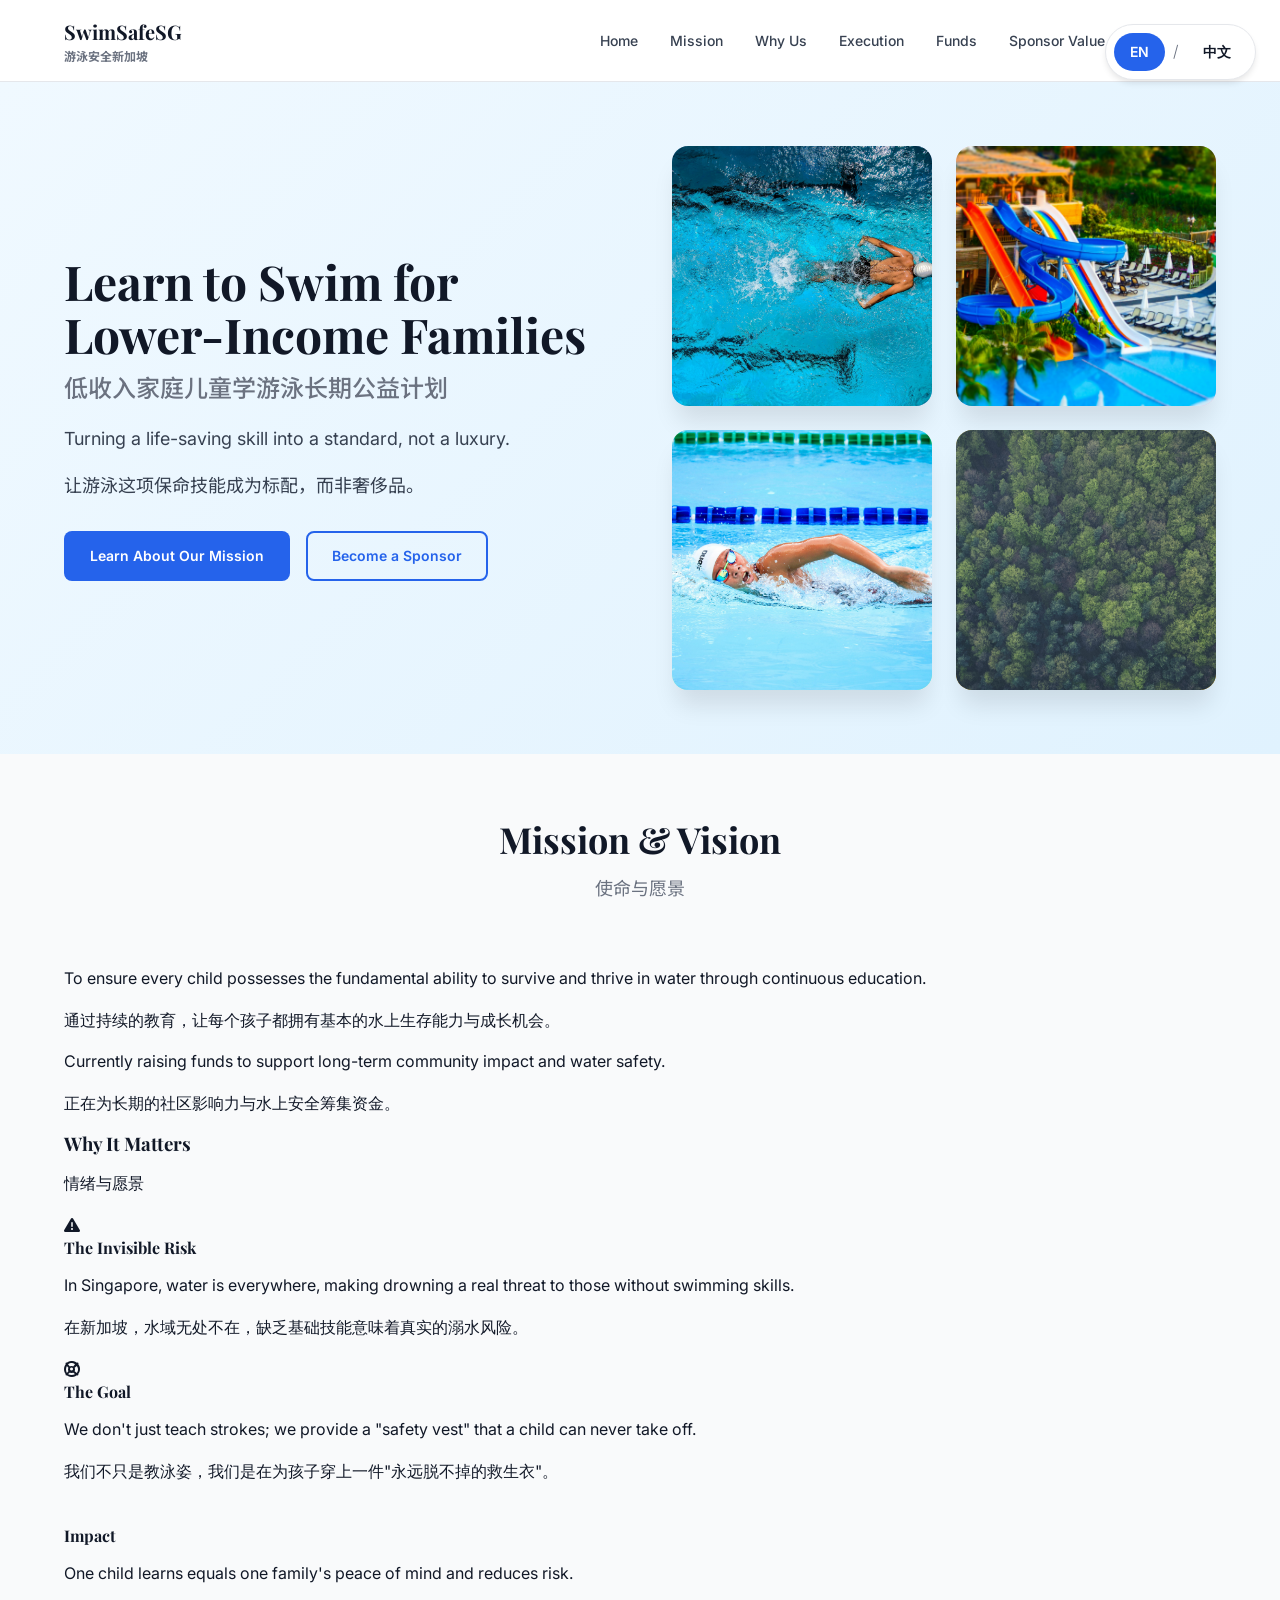
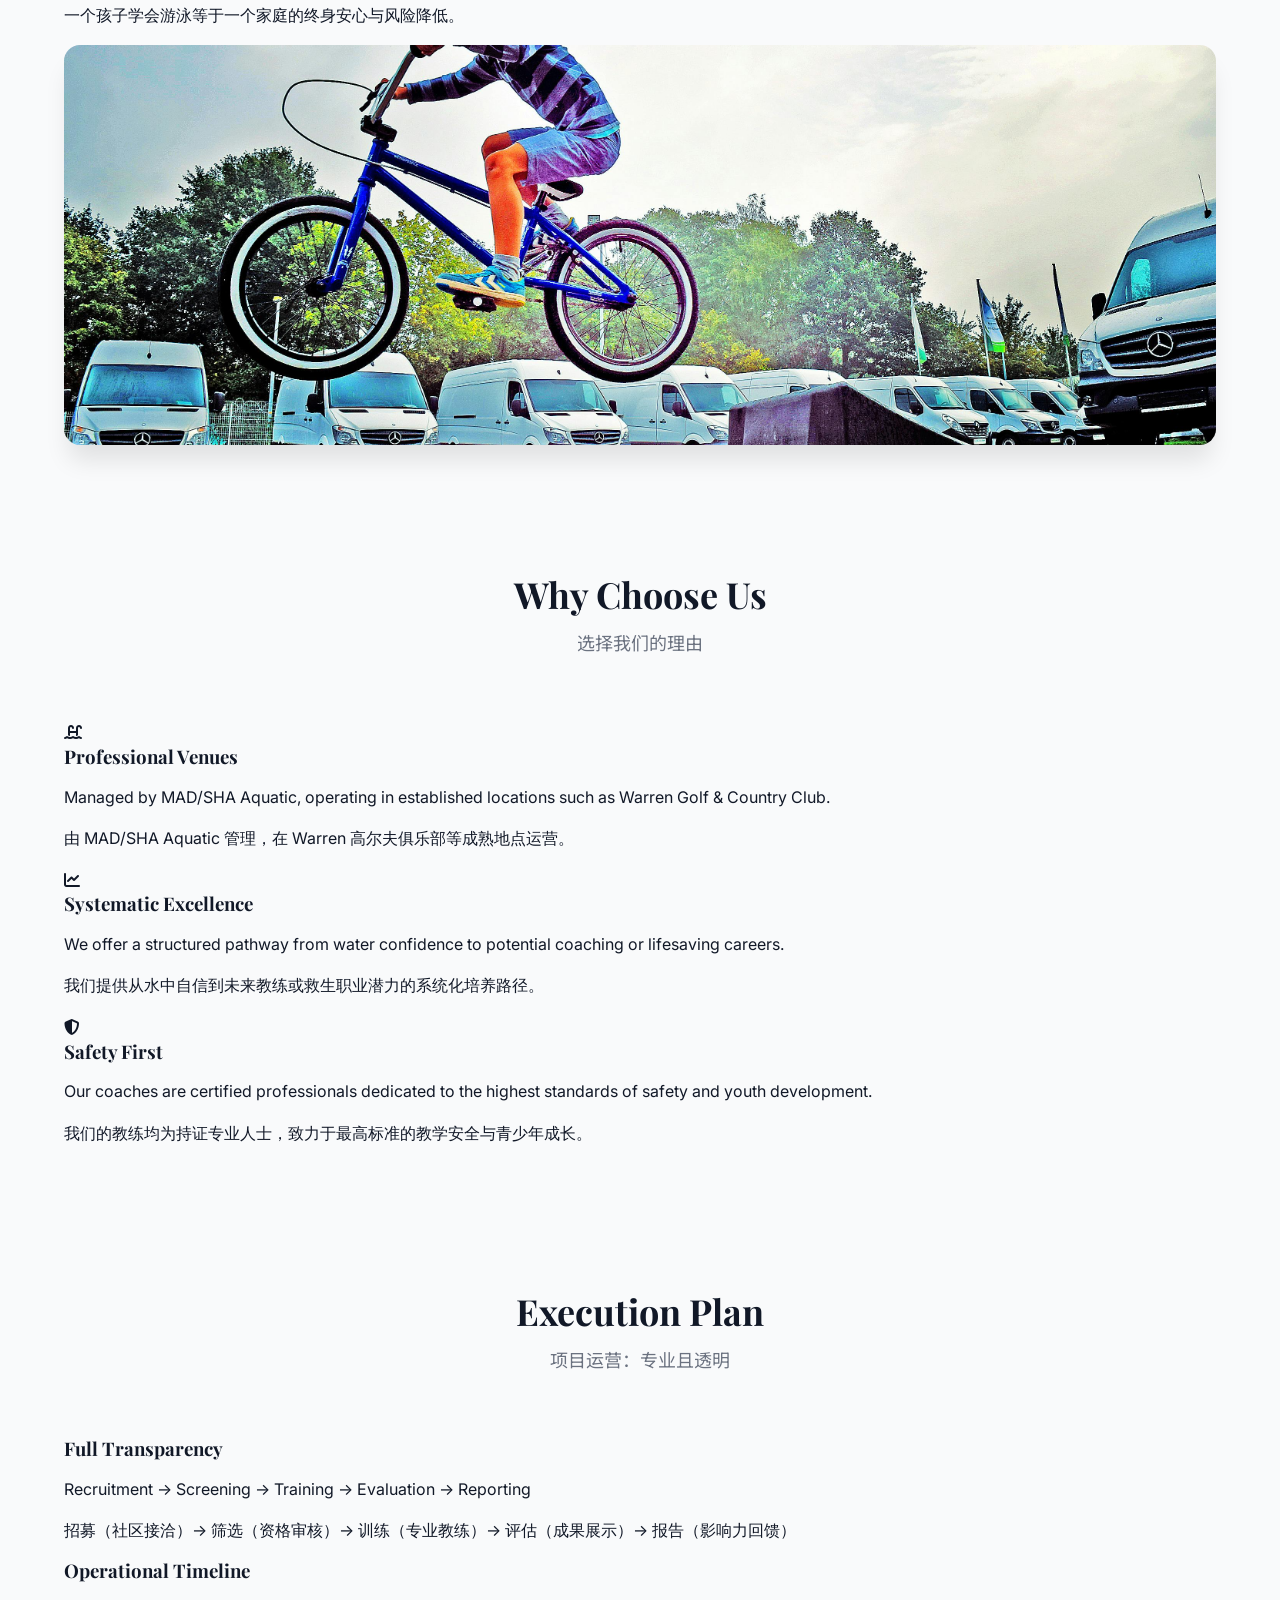
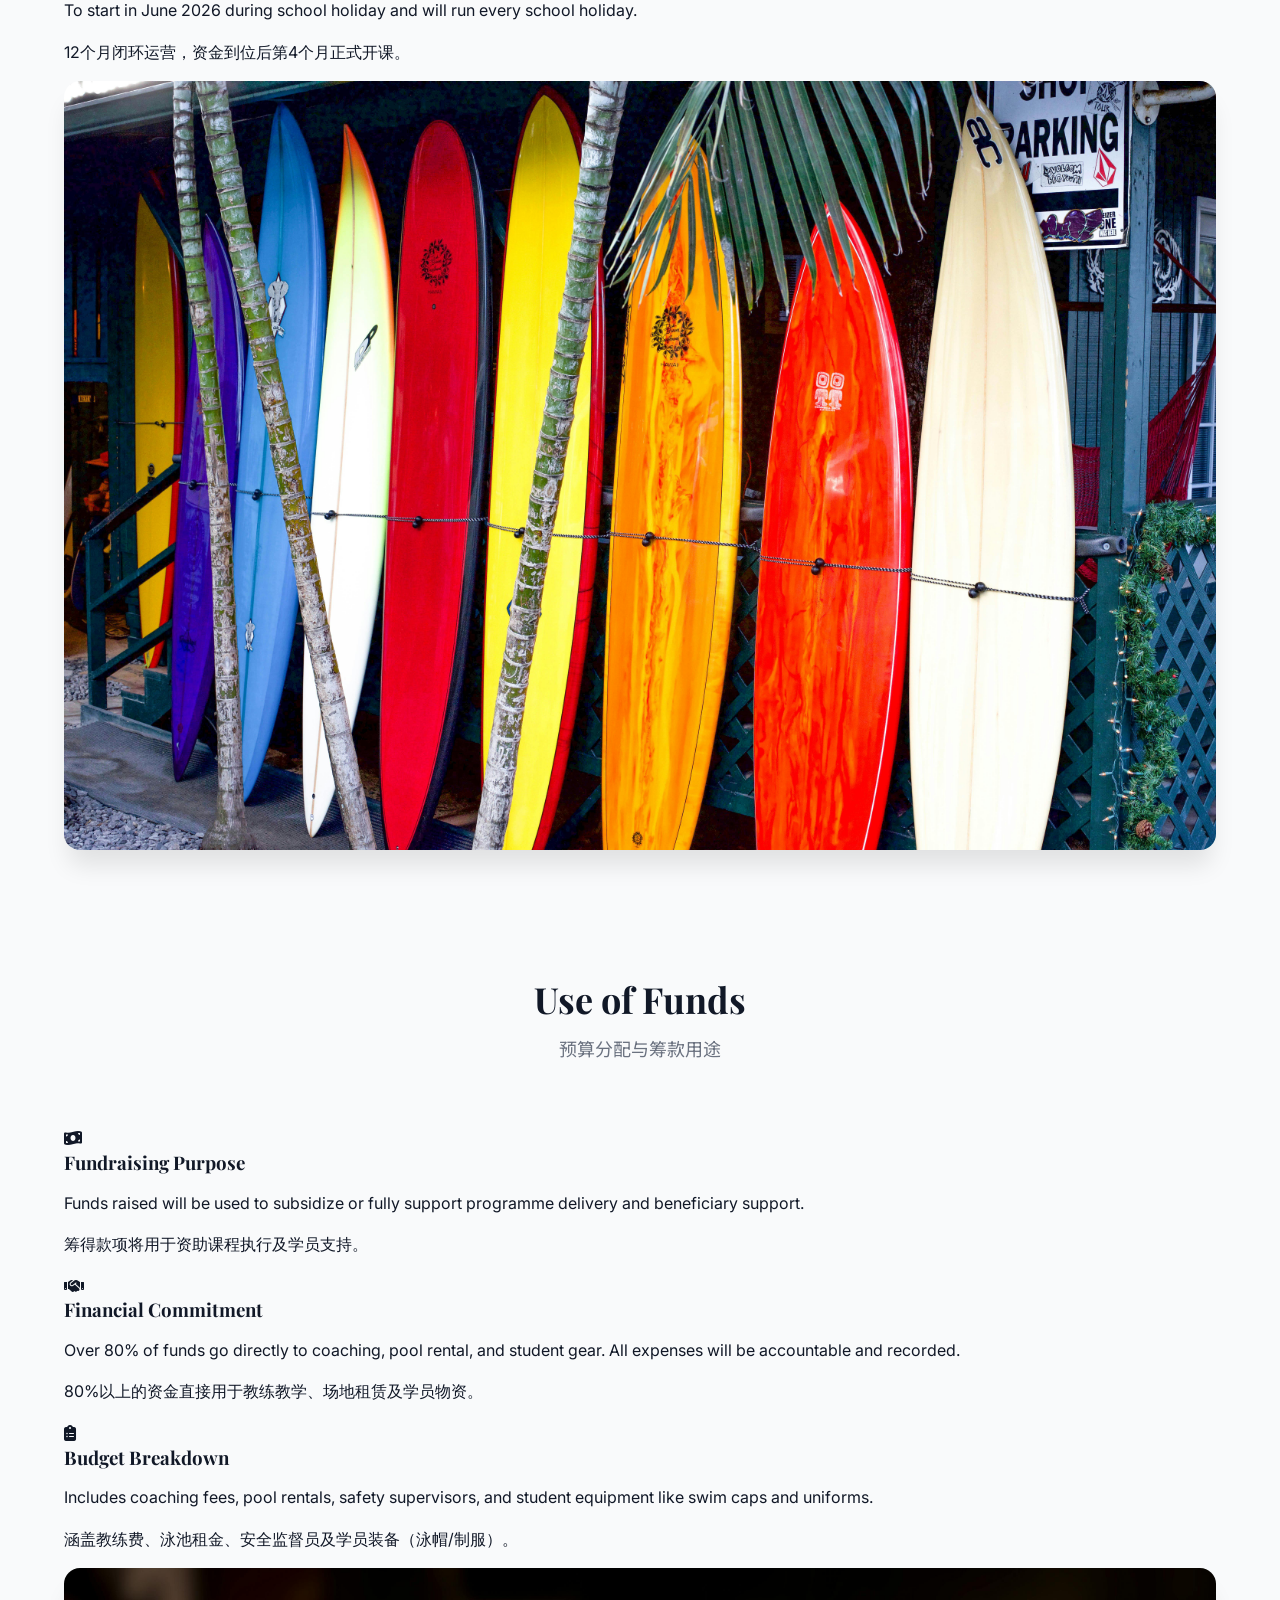
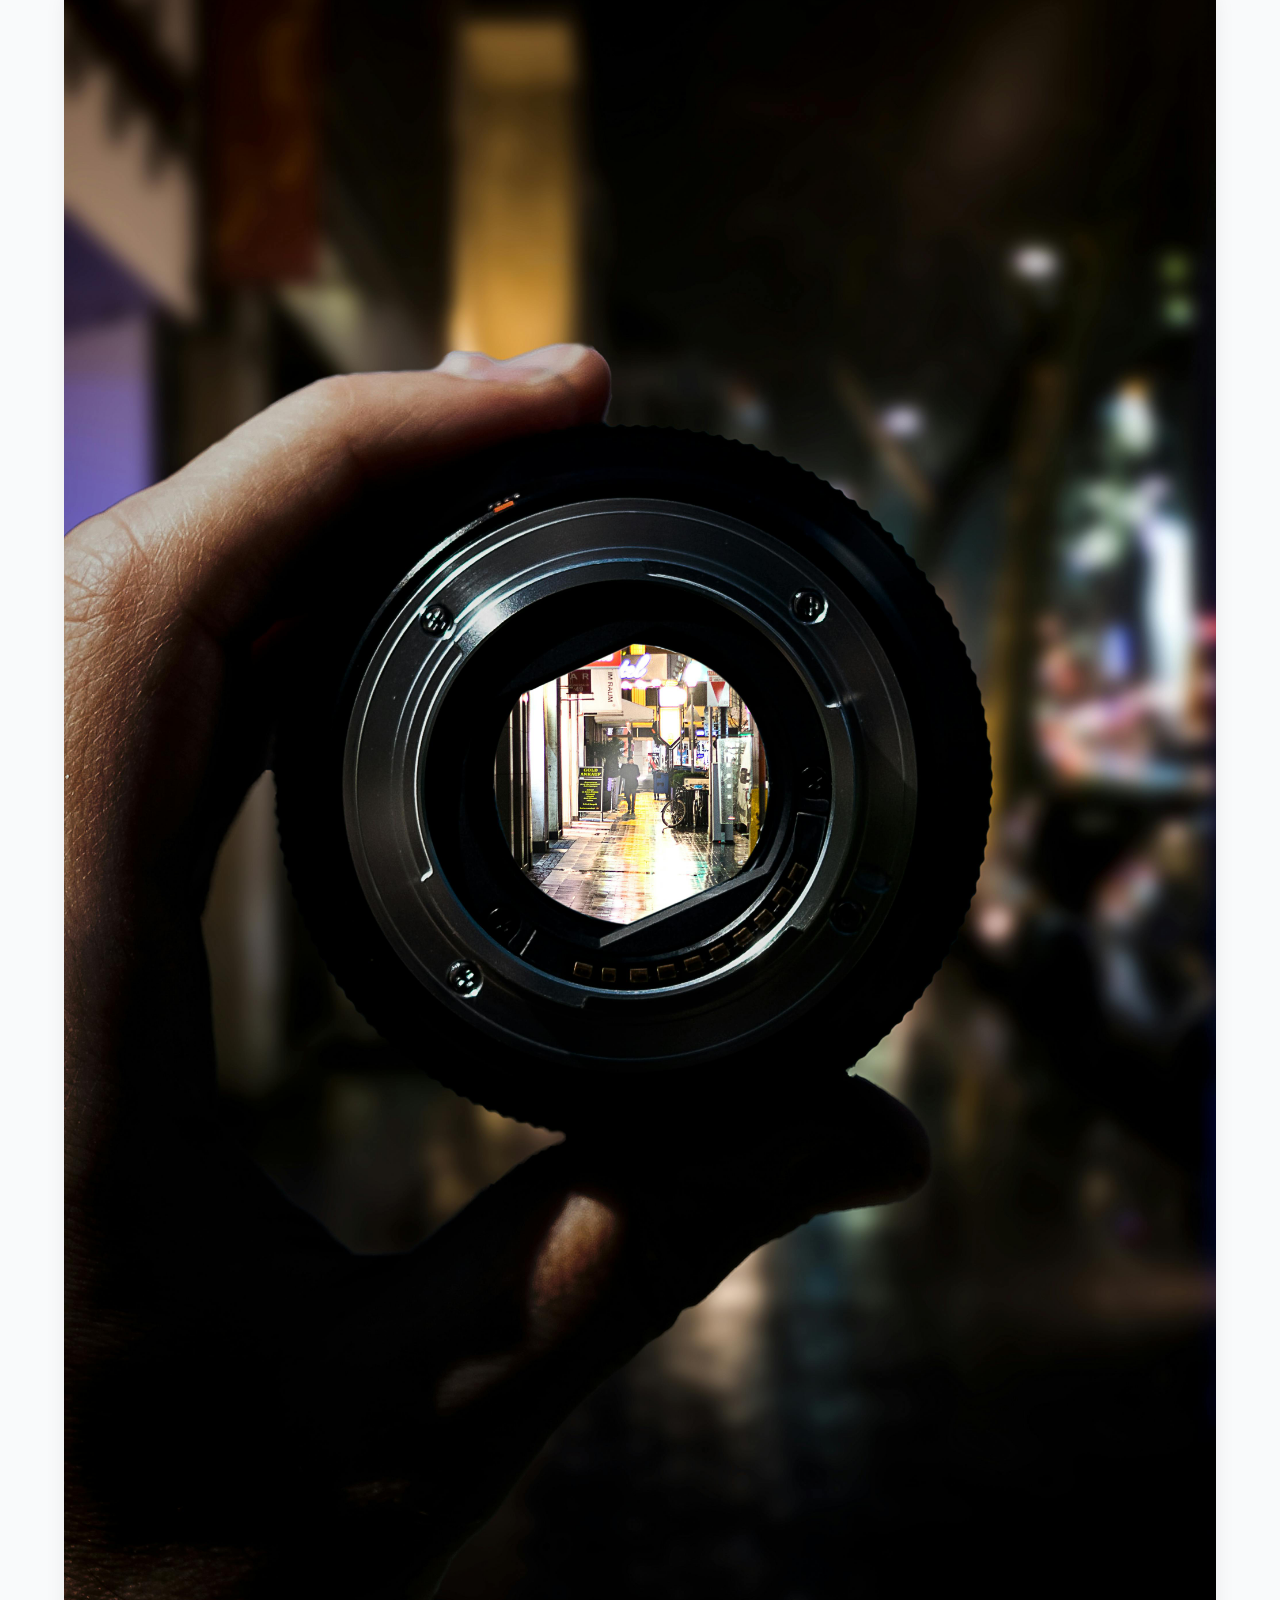
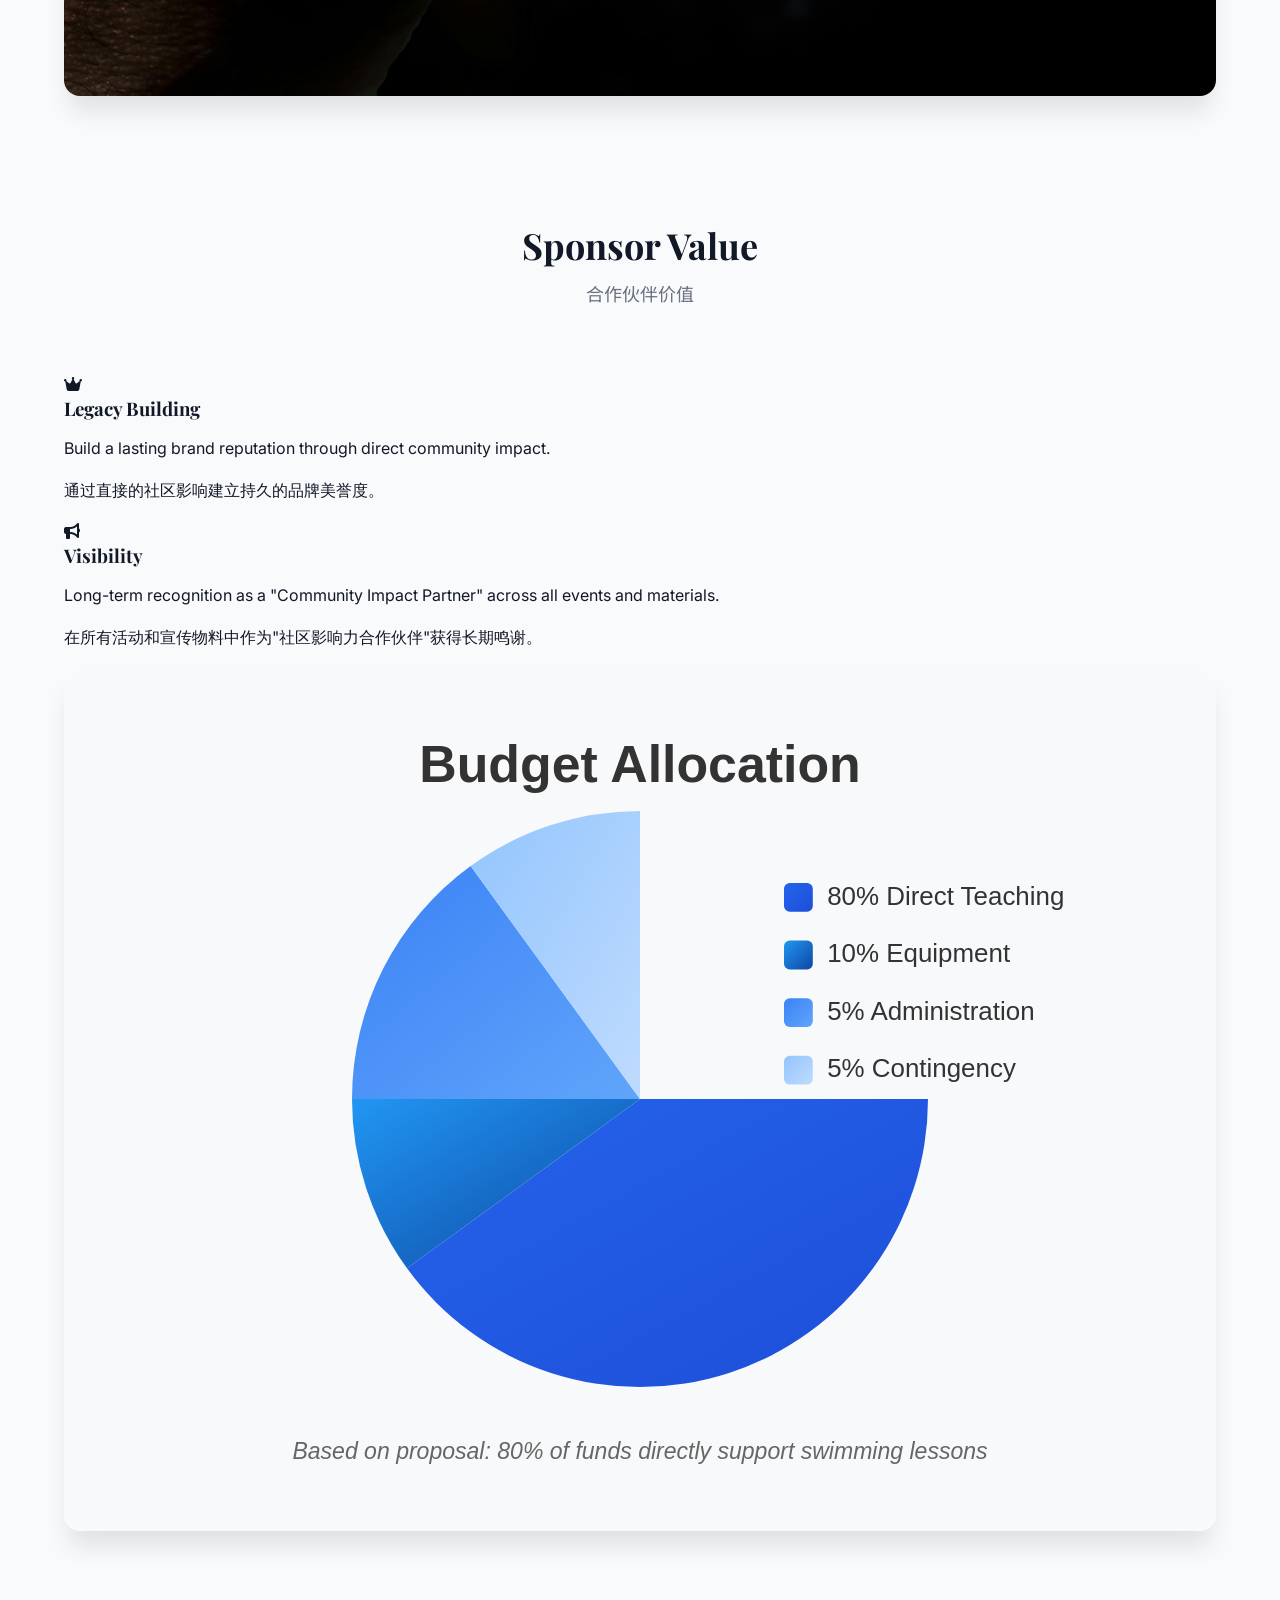
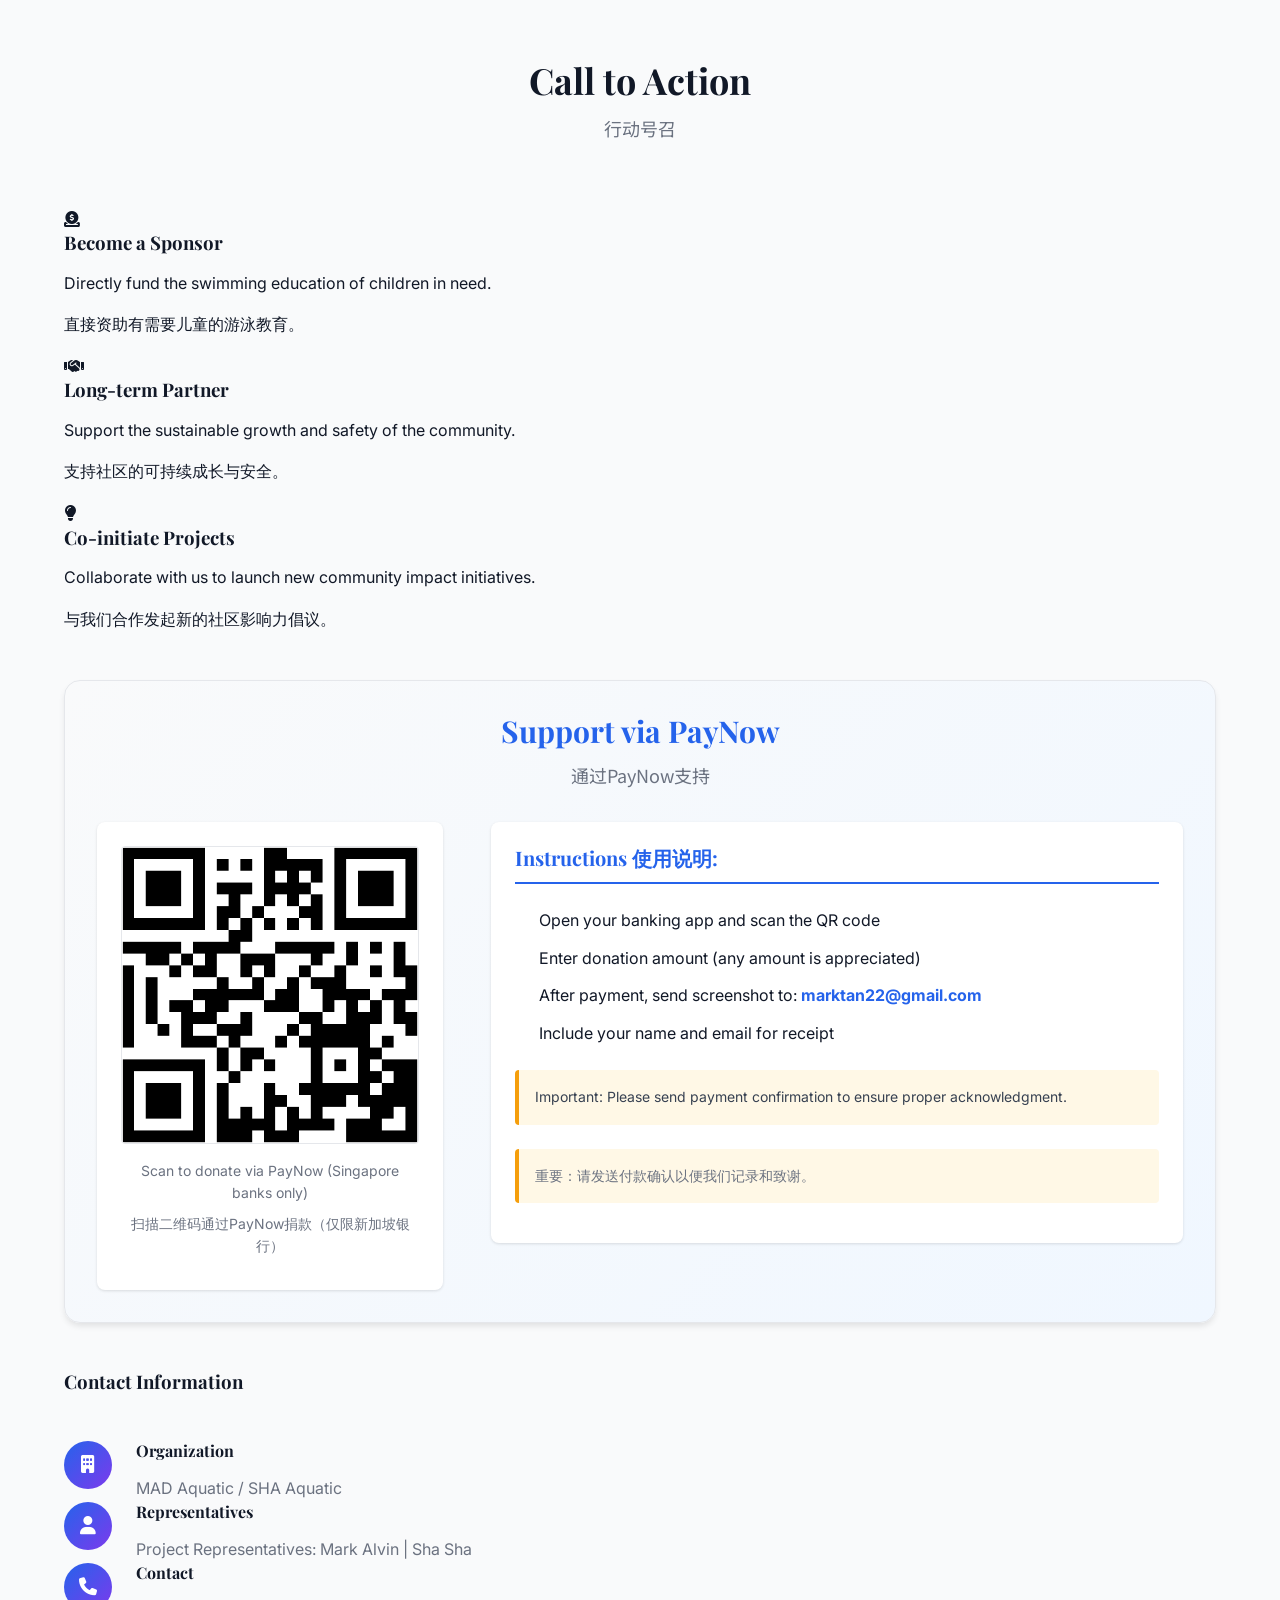
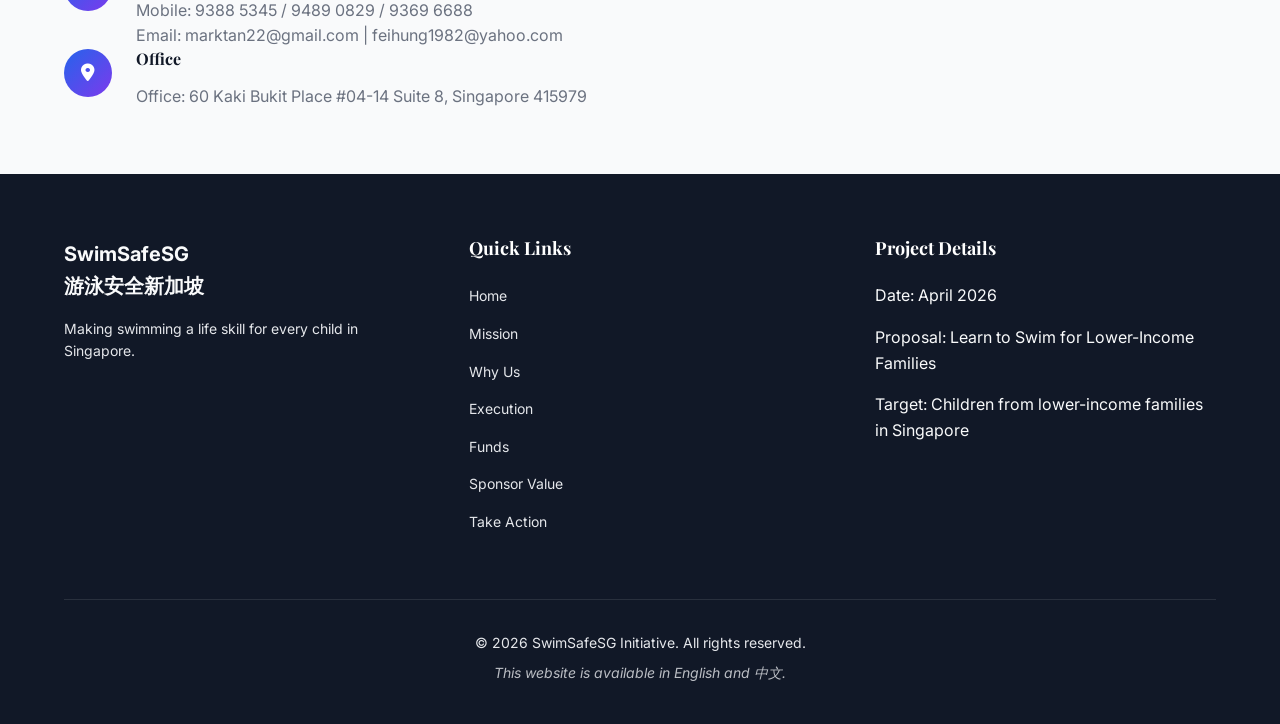
==== index.html @ 14db2812 "Add PayNow payment section - QR code for mobile +65 93696688 - Bilingual instructions (English/Chine" ====
<!DOCTYPE html>
<html lang="en" dir="ltr">
<head>
    <meta charset="UTF-8">
    <meta name="viewport" content="width=device-width, initial-scale=1.0">
    <title>Learn to Swim for Lower-Income Families | 低收入家庭儿童学游泳长期公益计划</title>
    <meta name="description" content="Turning a life-saving skill into a standard, not a luxury. 让游泳这项保命技能成为标配，而非奢侈品。">
    <link rel="stylesheet" href="assets/css/style.css">
    <link rel="stylesheet" href="https://cdnjs.cloudflare.com/ajax/libs/font-awesome/6.4.0/css/all.min.css">
    <link rel="preconnect" href="https://fonts.googleapis.com">
    <link rel="preconnect" href="https://fonts.gstatic.com" crossorigin>
    <link href="https://fonts.googleapis.com/css2?family=Playfair+Display:ital,wght@0,400;0,700;1,400&family=Inter:wght@300;400;500;600;700&family=Noto+Sans+SC:wght@300;400;500;700&display=swap" rel="stylesheet">
    <link rel="icon" type="image/svg+xml" href="assets/images/favicon.svg">
</head>
<body>
    <!-- Language Toggle -->
    <div class="lang-toggle">
        <button id="lang-en" class="lang-btn active" data-lang="en">EN</button>
        <span class="lang-separator">/</span>
        <button id="lang-zh" class="lang-btn" data-lang="zh">中文</button>
    </div>

    <!-- Navigation -->
    <nav class="navbar">
        <div class="container nav-container">
            <a href="#" class="logo">
                <span class="logo-text">SwimSafeSG</span>
                <span class="logo-sub">游泳安全新加坡</span>
            </a>
            <ul class="nav-menu">
                <li><a href="#home" class="nav-link" data-key="nav.home">Home</a></li>
                <li><a href="#mission" class="nav-link" data-key="nav.about">Mission</a></li>
                <li><a href="#whyus" class="nav-link" data-key="nav.whyus">Why Us</a></li>
                <li><a href="#execution" class="nav-link" data-key="nav.execution">Execution</a></li>
                <li><a href="#funds" class="nav-link" data-key="nav.funds">Funds</a></li>
                <li><a href="#sponsor" class="nav-link" data-key="nav.sponsor">Sponsor Value</a></li>
                <li><a href="#action" class="nav-link" data-key="nav.contact">Take Action</a></li>
            </ul>
            <button class="menu-toggle" aria-label="Menu">
                <i class="fas fa-bars"></i>
            </button>
        </div>
    </nav>

    <!-- Hero Section -->
    <section id="home" class="hero">
        <div class="container hero-container">
            <div class="hero-content">
                <h1 class="hero-title" data-key="hero.title">Learn to Swim for Lower-Income Families</h1>
                <h2 class="hero-subtitle" data-key="hero.subtitle">低收入家庭儿童学游泳长期公益计划</h2>
                <p class="hero-desc" data-key="hero.desc">Turning a life-saving skill into a standard, not a luxury.</p>
                <p class="hero-desc-zh" data-key="hero.desc-zh">让游泳这项保命技能成为标配，而非奢侈品。</p>
                <div class="hero-buttons">
                    <a href="#mission" class="btn btn-primary" data-key="hero.btn1">Learn About Our Mission</a>
                    <a href="#action" class="btn btn-outline" data-key="hero.btn2">Become a Sponsor</a>
                </div>
            </div>
            <div class="hero-visual">
                <div class="image-grid">
                    <div class="img-box img-1">
                        <img src="assets/images/photos/img1.jpg" alt="Children swimming safely in pool" class="hero-image" loading="lazy">
                    </div>
                    <div class="img-box img-2">
                        <img src="assets/images/photos/img2.jpg" alt="Children learning to swim with instructor" class="hero-image" loading="lazy">
                    </div>
                    <div class="img-box img-3">
                        <img src="assets/images/photos/img3.jpg" alt="Community water safety education" class="hero-image" loading="lazy">
                    </div>
                    <div class="img-box img-4">
                        <img src="assets/images/photos/img4.jpg" alt="Community partnership for swim program" class="hero-image" loading="lazy">
                    </div>
                </div>
            </div>
        </div>
    </section>

    <!-- Mission Section -->
    <section id="mission" class="section mission">
        <div class="container">
            <div class="section-header">
                <h2 class="section-title" data-key="mission.title">Mission & Vision</h2>
                <p class="section-subtitle" data-key="mission.subtitle">使命与愿景</p>
            </div>
            <div class="mission-content">
                <div class="mission-text">
                    <p data-key="mission.p1">To ensure every child possesses the fundamental ability to survive and thrive in water through continuous education.</p>
                    <p class="chinese-text" data-key="mission.p1-zh">通过持续的教育，让每个孩子都拥有基本的水上生存能力与成长机会。</p>
                    
                    <p data-key="mission.p2">Currently raising funds to support long-term community impact and water safety.</p>
                    <p class="chinese-text" data-key="mission.p2-zh">正在为长期的社区影响力与水上安全筹集资金。</p>
                    
                    <div class="emotion-section">
                        <h3 data-key="mission.emotion.title">Why It Matters</h3>
                        <p class="section-subtitle-sm" data-key="mission.emotion.subtitle">情绪与愿景</p>
                        
                        <div class="emotion-points">
                            <div class="emotion-point">
                                <i class="fas fa-exclamation-triangle"></i>
                                <div>
                                    <h4>The Invisible Risk</h4>
                                    <p data-key="mission.emotion.p1">In Singapore, water is everywhere, making drowning a real threat to those without swimming skills.</p>
                                    <p class="chinese-text" data-key="mission.emotion.p1-zh">在新加坡，水域无处不在，缺乏基础技能意味着真实的溺水风险。</p>
                                </div>
                            </div>
                            <div class="emotion-point">
                                <i class="fas fa-life-ring"></i>
                                <div>
                                    <h4>The Goal</h4>
                                    <p data-key="mission.emotion.p2">We don't just teach strokes; we provide a "safety vest" that a child can never take off.</p>
                                    <p class="chinese-text" data-key="mission.emotion.p2-zh">我们不只是教泳姿，我们是在为孩子穿上一件"永远脱不掉的救生衣"。</p>
                                </div>
                            </div>
                            <div class="emotion-point">
                                <i class="fas fa-family"></i>
                                <div>
                                    <h4>Impact</h4>
                                    <p data-key="mission.emotion.p3">One child learns equals one family's peace of mind and reduces risk.</p>
                                    <p class="chinese-text" data-key="mission.emotion.p3-zh">一个孩子学会游泳等于一个家庭的终身安心与风险降低。</p>
                                </div>
                            </div>
                        </div>
                    </div>
                </div>
                <div class="mission-image">
                    <img src="assets/images/photos/img5.jpg" alt="Water safety education materials" class="feature-image" loading="lazy">
                </div>
            </div>
        </div>
    </section>

    <!-- Why Us Section -->
    <section id="whyus" class="section whyus">
        <div class="container">
            <div class="section-header">
                <h2 class="section-title" data-key="whyus.title">Why Choose Us</h2>
                <p class="section-subtitle" data-key="whyus.subtitle">选择我们的理由</p>
            </div>
            <div class="whyus-grid">
                <div class="whyus-card">
                    <div class="whyus-icon">
                        <i class="fas fa-swimming-pool"></i>
                    </div>
                    <h3 class="whyus-title" data-key="whyus.item1.title">Professional Venues</h3>
                    <p class="whyus-desc" data-key="whyus.item1.desc">Managed by MAD/SHA Aquatic, operating in established locations such as Warren Golf & Country Club.</p>
                    <p class="whyus-desc-zh" data-key="whyus.item1.desc-zh">由 MAD/SHA Aquatic 管理，在 Warren 高尔夫俱乐部等成熟地点运营。</p>
                </div>
                <div class="whyus-card">
                    <div class="whyus-icon">
                        <i class="fas fa-chart-line"></i>
                    </div>
                    <h3 class="whyus-title" data-key="whyus.item2.title">Systematic Excellence</h3>
                    <p class="whyus-desc" data-key="whyus.item2.desc">We offer a structured pathway from water confidence to potential coaching or lifesaving careers.</p>
                    <p class="whyus-desc-zh" data-key="whyus.item2.desc-zh">我们提供从水中自信到未来教练或救生职业潜力的系统化培养路径。</p>
                </div>
                <div class="whyus-card">
                    <div class="whyus-icon">
                        <i class="fas fa-shield-alt"></i>
                    </div>
                    <h3 class="whyus-title" data-key="whyus.item3.title">Safety First</h3>
                    <p class="whyus-desc" data-key="whyus.item3.desc">Our coaches are certified professionals dedicated to the highest standards of safety and youth development.</p>
                    <p class="whyus-desc-zh" data-key="whyus.item3.desc-zh">我们的教练均为持证专业人士，致力于最高标准的教学安全与青少年成长。</p>
                </div>
            </div>
        </div>
    </section>

    <!-- Execution Section -->
    <section id="execution" class="section execution">
        <div class="container">
            <div class="section-header">
                <h2 class="section-title" data-key="execution.title">Execution Plan</h2>
                <p class="section-subtitle" data-key="execution.subtitle">项目运营：专业且透明</p>
            </div>
            <div class="execution-content">
                <div class="execution-text">
                    <div class="execution-point">
                        <h3 data-key="execution.transparency.title">Full Transparency</h3>
                        <p data-key="execution.transparency.desc">Recruitment → Screening → Training → Evaluation → Reporting</p>
                        <p class="chinese-text" data-key="execution.transparency.desc-zh">招募（社区接洽）→ 筛选（资格审核）→ 训练（专业教练）→ 评估（成果展示）→ 报告（影响力回馈）</p>
                    </div>
                    <div class="execution-point">
                        <h3 data-key="execution.timeline.title">Operational Timeline</h3>
                        <p data-key="execution.timeline.desc">To start in June 2026 during school holiday and will run every school holiday.</p>
                        <p class="chinese-text" data-key="execution.timeline.desc-zh">12个月闭环运营，资金到位后第4个月正式开课。</p>
                    </div>
                </div>
                <div class="execution-visual">
                    <img src="assets/images/photos/img6.jpg" alt="Program timeline and schedule" class="feature-image" loading="lazy">
                </div>
            </div>
        </div>
    </section>

    <!-- Funds Section -->
    <section id="funds" class="section funds">
        <div class="container">
            <div class="section-header">
                <h2 class="section-title" data-key="funds.title">Use of Funds</h2>
                <p class="section-subtitle" data-key="funds.subtitle">预算分配与筹款用途</p>
            </div>
            <div class="funds-content">
                <div class="funds-points">
                    <div class="funds-point">
                        <div class="funds-icon">
                            <i class="fas fa-money-bill-wave"></i>
                        </div>
                        <div>
                            <h3 data-key="funds.purpose.title">Fundraising Purpose</h3>
                            <p data-key="funds.purpose.desc">Funds raised will be used to subsidize or fully support programme delivery and beneficiary support.</p>
                            <p class="chinese-text" data-key="funds.purpose.desc-zh">筹得款项将用于资助课程执行及学员支持。</p>
                        </div>
                    </div>
                    <div class="funds-point">
                        <div class="funds-icon">
                            <i class="fas fa-handshake"></i>
                        </div>
                        <div>
                            <h3 data-key="funds.commitment.title">Financial Commitment</h3>
                            <p data-key="funds.commitment.desc">Over 80% of funds go directly to coaching, pool rental, and student gear. All expenses will be accountable and recorded.</p>
                            <p class="chinese-text" data-key="funds.commitment.desc-zh">80%以上的资金直接用于教练教学、场地租赁及学员物资。</p>
                        </div>
                    </div>
                    <div class="funds-point">
                        <div class="funds-icon">
                            <i class="fas fa-clipboard-list"></i>
                        </div>
                        <div>
                            <h3 data-key="funds.breakdown.title">Budget Breakdown</h3>
                            <p data-key="funds.breakdown.desc">Includes coaching fees, pool rentals, safety supervisors, and student equipment like swim caps and uniforms.</p>
                            <p class="chinese-text" data-key="funds.breakdown.desc-zh">涵盖教练费、泳池租金、安全监督员及学员装备（泳帽/制服）。</p>
                        </div>
                    </div>
                </div>
                <div class="funds-visual">
                    <img src="assets/images/photos/img7.jpg" alt="Program budget allocation chart" class="feature-image" loading="lazy">
                </div>
            </div>
        </div>
    </section>

    <!-- Sponsor Value Section -->
    <section id="sponsor" class="section sponsor">
        <div class="container">
            <div class="section-header">
                <h2 class="section-title" data-key="sponsor.title">Sponsor Value</h2>
                <p class="section-subtitle" data-key="sponsor.subtitle">合作伙伴价值</p>
            </div>
            <div class="sponsor-content">
                <div class="sponsor-points">
                    <div class="sponsor-point">
                        <div class="sponsor-icon">
                            <i class="fas fa-crown"></i>
                        </div>
                        <div>
                            <h3 data-key="sponsor.legacy.title">Legacy Building</h3>
                            <p data-key="sponsor.legacy.desc">Build a lasting brand reputation through direct community impact.</p>
                            <p class="chinese-text" data-key="sponsor.legacy.desc-zh">通过直接的社区影响建立持久的品牌美誉度。</p>
                        </div>
                    </div>
                    <div class="sponsor-point">
                        <div class="sponsor-icon">
                            <i class="fas fa-bullhorn"></i>
                        </div>
                        <div>
                            <h3 data-key="sponsor.visibility.title">Visibility</h3>
                            <p data-key="sponsor.visibility.desc">Long-term recognition as a "Community Impact Partner" across all events and materials.</p>
                            <p class="chinese-text" data-key="sponsor.visibility.desc-zh">在所有活动和宣传物料中作为"社区影响力合作伙伴"获得长期鸣谢。</p>
                        </div>
                    </div>
                </div>
                <div class="sponsor-visual">
                    <img src="assets/images/photos/img8.svg" alt="Sponsor recognition and benefits" class="feature-image" loading="lazy">
                </div>
            </div>
        </div>
    </section>

    <!-- Action/Contact Section -->
    <section id="action" class="section action">
        <div class="container">
            <div class="section-header">
                <h2 class="section-title" data-key="action.title">Call to Action</h2>
                <p class="section-subtitle" data-key="action.subtitle">行动号召</p>
            </div>
            <div class="action-content">
                <div class="action-options">
                    <div class="action-card">
                        <div class="action-icon">
                            <i class="fas fa-donate"></i>
                        </div>
                        <h3 data-key="action.option1.title">Become a Sponsor</h3>
                        <p data-key="action.option1.desc">Directly fund the swimming education of children in need.</p>
                        <p class="chinese-text" data-key="action.option1.desc-zh">直接资助有需要儿童的游泳教育。</p>
                    </div>
                    <div class="action-card">
                        <div class="action-icon">
                            <i class="fas fa-handshake"></i>
                        </div>
                        <h3 data-key="action.option2.title">Long-term Partner</h3>
                        <p data-key="action.option2.desc">Support the sustainable growth and safety of the community.</p>
                        <p class="chinese-text" data-key="action.option2.desc-zh">支持社区的可持续成长与安全。</p>
                    </div>
                    <div class="action-card">
                        <div class="action-icon">
                            <i class="fas fa-lightbulb"></i>
                        </div>
                        <h3 data-key="action.option3.title">Co-initiate Projects</h3>
                        <p data-key="action.option3.desc">Collaborate with us to launch new community impact initiatives.</p>
                        <p class="chinese-text" data-key="action.option3.desc-zh">与我们合作发起新的社区影响力倡议。</p>
                    </div>
                </div>
                
                <!-- Payment Section -->
                <div class="payment-section">
                    <div class="section-header">
                        <h3 class="section-title">Support via PayNow</h3>
                        <p class="section-subtitle">通过PayNow支持</p>
                    </div>
                    <div class="payment-content">
                        <div class="payment-qr">
                            <img src="assets/images/payment/paynow-qr.png" alt="PayNow QR Code for donations" class="qr-image">
                            <p class="qr-note">Scan to donate via PayNow (Singapore banks only)</p>
                            <p class="qr-note-zh">扫描二维码通过PayNow捐款（仅限新加坡银行）</p>
                        </div>
                        <div class="payment-instructions">
                            <h4>Instructions 使用说明:</h4>
                            <ol>
                                <li>Open your banking app and scan the QR code</li>
                                <li>Enter donation amount (any amount is appreciated)</li>
                                <li>After payment, send screenshot to: <strong>marktan22@gmail.com</strong></li>
                                <li>Include your name and email for receipt</li>
                            </ol>
                            <p class="important-note">Important: Please send payment confirmation to ensure proper acknowledgment.</p>
                            <p class="important-note-zh">重要：请发送付款确认以便我们记录和致谢。</p>
                        </div>
                    </div>
                </div>

                <div class="contact-info">
                    <h3 data-key="contact.info.title">Contact Information</h3>
                    <div class="contact-details">
                        <div class="contact-item">
                            <i class="fas fa-building"></i>
                            <div>
                                <h4>Organization</h4>
                                <p data-key="contact.info.org">MAD Aquatic / SHA Aquatic</p>
                            </div>
                        </div>
                        <div class="contact-item">
                            <i class="fas fa-user"></i>
                            <div>
                                <h4>Representatives</h4>
                                <p data-key="contact.info.reps">Project Representatives: Mark Alvin | Sha Sha</p>
                            </div>
                        </div>
                        <div class="contact-item">
                            <i class="fas fa-phone"></i>
                            <div>
                                <h4>Contact</h4>
                                <p data-key="contact.info.mobile">Mobile: 9388 5345 / 9489 0829 / 9369 6688</p>
                                <p data-key="contact.info.email">Email: marktan22@gmail.com | feihung1982@yahoo.com</p>
                            </div>
                        </div>
                        <div class="contact-item">
                            <i class="fas fa-map-marker-alt"></i>
                            <div>
                                <h4>Office</h4>
                                <p data-key="contact.info.office">60 Kaki Bukit Place #04-14 Suite 8, Singapore 415979</p>
                            </div>
                        </div>
                    </div>
                </div>
            </div>
        </div>
    </section>

    <!-- Footer -->
    <footer class="footer">
        <div class="container">
            <div class="footer-content">
                <div class="footer-col">
                    <a href="#" class="footer-logo">
                        <span>SwimSafeSG</span>
                        <span>游泳安全新加坡</span>
                    </a>
                    <p class="footer-desc" data-key="footer.desc">Making swimming a life skill for every child in Singapore.</p>
                </div>
                <div class="footer-col">
                    <h4 data-key="footer.links.title">Quick Links</h4>
                    <ul class="footer-links">
                        <li><a href="#home" data-key="footer.links.home">Home</a></li>
                        <li><a href="#mission" data-key="footer.links.about">Mission</a></li>
                        <li><a href="#whyus" data-key="footer.links.whyus">Why Us</a></li>
                        <li><a href="#execution" data-key="footer.links.execution">Execution</a></li>
                        <li><a href="#funds" data-key="footer.links.funds">Funds</a></li>
                        <li><a href="#sponsor" data-key="footer.links.sponsor">Sponsor Value</a></li>
                        <li><a href="#action" data-key="footer.links.contact">Take Action</a></li>
                    </ul>
                </div>
                <div class="footer-col">
                    <h4>Project Details</h4>
                    <p>Date: April 2026</p>
                    <p>Proposal: Learn to Swim for Lower-Income Families</p>
                    <p>Target: Children from lower-income families in Singapore</p>
                </div>
            </div>
            <div class="footer-bottom">
                <p>&copy; <span id="currentYear"></span> SwimSafeSG Initiative. <span data-key="footer.rights">All rights reserved.</span></p>
                <p class="footer-lang-note" data-key="footer.note">This website is available in English and 中文.</p>
            </div>
        </div>
    </footer>

    <!-- Scripts -->
    <script src="assets/js/language-swim.js"></script>
    <script src="assets/js/main.js"></script>
    <script>
        // Update current year in footer
        document.getElementById('currentYear').textContent = new Date().getFullYear();
    </script>
</body>
</html>
---- assets/css/style.css ----
/* ===== CSS Variables & Reset ===== */
:root {
    /* Color Palette */
    --color-primary: #2563eb;
    --color-primary-dark: #1d4ed8;
    --color-secondary: #7c3aed;
    --color-accent: #f59e0b;
    --color-dark: #111827;
    --color-light: #f9fafb;
    --color-gray: #6b7280;
    --color-gray-light: #e5e7eb;
    --color-gray-dark: #374151;
    
    /* Typography */
    --font-heading-en: 'Playfair Display', serif;
    --font-body-en: 'Inter', sans-serif;
    --font-body-zh: 'Noto Sans SC', sans-serif;
    --font-size-xs: 0.75rem;   /* 12px */
    --font-size-sm: 0.875rem;  /* 14px */
    --font-size-base: 1rem;    /* 16px */
    --font-size-lg: 1.125rem;  /* 18px */
    --font-size-xl: 1.25rem;   /* 20px */
    --font-size-2xl: 1.5rem;   /* 24px */
    --font-size-3xl: 1.875rem; /* 30px */
    --font-size-4xl: 2.25rem;  /* 36px */
    --font-size-5xl: 3rem;     /* 48px */
    --font-size-6xl: 3.75rem;  /* 60px */
    
    /* Spacing */
    --spacing-xs: 0.5rem;   /* 8px */
    --spacing-sm: 0.75rem;  /* 12px */
    --spacing-md: 1rem;     /* 16px */
    --spacing-lg: 1.5rem;   /* 24px */
    --spacing-xl: 2rem;     /* 32px */
    --spacing-2xl: 3rem;    /* 48px */
    --spacing-3xl: 4rem;    /* 64px */
    
    /* Border Radius */
    --radius-sm: 0.25rem;
    --radius-md: 0.5rem;
    --radius-lg: 1rem;
    --radius-full: 9999px;
    
    /* Shadows */
    --shadow-sm: 0 1px 3px rgba(0, 0, 0, 0.12);
    --shadow-md: 0 4px 6px -1px rgba(0, 0, 0, 0.1);
    --shadow-lg: 0 10px 15px -3px rgba(0, 0, 0, 0.1);
    --shadow-xl: 0 20px 25px -5px rgba(0, 0, 0, 0.1);
    
    /* Transitions */
    --transition-fast: 150ms ease;
    --transition-base: 300ms ease;
    --transition-slow: 500ms ease;
    
    /* Container */
    --container-width: 1200px;
}

/* Reset & Base Styles */
* {
    margin: 0;
    padding: 0;
    box-sizing: border-box;
}

html {
    scroll-behavior: smooth;
}

body {
    font-family: var(--font-body-en);
    font-size: var(--font-size-base);
    line-height: 1.6;
    color: var(--color-dark);
    background-color: var(--color-light);
    overflow-x: hidden;
}

h1, h2, h3, h4, h5, h6 {
    font-family: var(--font-heading-en);
    font-weight: 700;
    line-height: 1.2;
    margin-bottom: var(--spacing-md);
}

p {
    margin-bottom: var(--spacing-md);
}

a {
    color: inherit;
    text-decoration: none;
    transition: color var(--transition-fast);
}

ul, ol {
    list-style: none;
}

img {
    max-width: 100%;
    height: auto;
    display: block;
}

button, input, textarea, select {
    font: inherit;
    color: inherit;
    border: none;
    background: none;
    outline: none;
}

.container {
    width: 100%;
    max-width: var(--container-width);
    margin: 0 auto;
    padding: 0 var(--spacing-lg);
}

.btn {
    display: inline-flex;
    align-items: center;
    justify-content: center;
    padding: 0.75rem 1.5rem;
    border-radius: var(--radius-md);
    font-weight: 600;
    font-size: var(--font-size-sm);
    text-align: center;
    cursor: pointer;
    transition: all var(--transition-base);
    border: 2px solid transparent;
}

.btn-primary {
    background-color: var(--color-primary);
    color: white;
}

.btn-primary:hover {
    background-color: var(--color-primary-dark);
    transform: translateY(-2px);
    box-shadow: var(--shadow-md);
}

.btn-outline {
    background-color: transparent;
    color: var(--color-primary);
    border-color: var(--color-primary);
}

.btn-outline:hover {
    background-color: var(--color-primary);
    color: white;
    transform: translateY(-2px);
    box-shadow: var(--shadow-md);
}

.section {
    padding: var(--spacing-3xl) 0;
}

.section-header {
    text-align: center;
    margin-bottom: var(--spacing-3xl);
}

.section-title {
    font-size: var(--font-size-4xl);
    color: var(--color-dark);
    margin-bottom: var(--spacing-sm);
}

.section-subtitle {
    font-size: var(--font-size-lg);
    color: var(--color-gray);
    font-family: var(--font-body-zh);
    font-weight: 400;
}

/* ===== Language Toggle ===== */
.lang-toggle {
    position: fixed;
    top: var(--spacing-lg);
    right: var(--spacing-lg);
    z-index: 1000;
    display: flex;
    align-items: center;
    background: white;
    border-radius: var(--radius-full);
    padding: var(--spacing-xs);
    box-shadow: var(--shadow-md);
    border: 1px solid var(--color-gray-light);
}

.lang-btn {
    padding: var(--spacing-xs) var(--spacing-md);
    border-radius: var(--radius-full);
    font-weight: 600;
    font-size: var(--font-size-sm);
    cursor: pointer;
    transition: all var(--transition-fast);
}

.lang-btn.active {
    background-color: var(--color-primary);
    color: white;
}

.lang-separator {
    margin: 0 var(--spacing-xs);
    color: var(--color-gray);
    font-weight: 300;
}

/* ===== Navigation ===== */
.navbar {
    position: sticky;
    top: 0;
    z-index: 900;
    background-color: rgba(255, 255, 255, 0.95);
    backdrop-filter: blur(10px);
    border-bottom: 1px solid var(--color-gray-light);
    padding: var(--spacing-md) 0;
}

.nav-container {
    display: flex;
    align-items: center;
    justify-content: space-between;
}

.logo {
    display: flex;
    flex-direction: column;
    font-weight: 700;
    color: var(--color-dark);
}

.logo-text {
    font-size: var(--font-size-xl);
    font-family: var(--font-heading-en);
}

.logo-sub {
    font-size: var(--font-size-xs);
    color: var(--color-gray);
    font-family: var(--font-body-zh);
    margin-top: -2px;
}

.nav-menu {
    display: flex;
    gap: var(--spacing-xl);
}

.nav-link {
    font-weight: 500;
    font-size: var(--font-size-sm);
    color: var(--color-gray-dark);
    position: relative;
    padding: var(--spacing-xs) 0;
}

.nav-link::after {
    content: '';
    position: absolute;
    bottom: 0;
    left: 0;
    width: 0;
    height: 2px;
    background-color: var(--color-primary);
    transition: width var(--transition-base);
}

.nav-link:hover {
    color: var(--color-primary);
}

.nav-link:hover::after {
    width: 100%;
}

.menu-toggle {
    display: none;
    font-size: var(--font-size-xl);
    cursor: pointer;
    color: var(--color-dark);
}

/* ===== Hero Section ===== */
.hero {
    padding-top: var(--spacing-3xl);
    padding-bottom: var(--spacing-3xl);
    background: linear-gradient(135deg, #f0f9ff 0%, #e0f2fe 100%);
    overflow: hidden;
}

.hero-container {
    display: grid;
    grid-template-columns: 1fr 1fr;
    gap: var(--spacing-3xl);
    align-items: center;
}

.hero-content {
    animation: fadeInUp 800ms ease-out;
}

.hero-title {
    font-size: var(--font-size-5xl);
    color: var(--color-dark);
    margin-bottom: var(--spacing-sm);
    line-height: 1.1;
}

.hero-subtitle {
    font-size: var(--font-size-2xl);
    color: var(--color-gray);
    font-family: var(--font-body-zh);
    font-weight: 500;
    margin-bottom: var(--spacing-lg);
}

.hero-desc, .hero-desc-zh {
    font-size: var(--font-size-lg);
    color: var(--color-gray-dark);
    margin-bottom: var(--spacing-md);
    max-width: 90%;
}

.hero-desc-zh {
    font-family: var(--font-body-zh);
    font-weight: 400;
}

.hero-buttons {
    display: flex;
    gap: var(--spacing-md);
    margin-top: var(--spacing-xl);
}

.hero-visual {
    animation: fadeIn 1000ms ease-out 300ms both;
}

.image-grid {
    display: grid;
    grid-template-columns: repeat(2, 1fr);
    grid-template-rows: repeat(2, 1fr);
    gap: var(--spacing-lg);
    aspect-ratio: 1/1;
}

.img-box {
    border-radius: var(--radius-lg);
    overflow: hidden;
    background: white;
    box-shadow: var(--shadow-xl);
    transition: transform var(--transition-base), box-shadow var(--transition-base);
    position: relative;
}

.img-box:hover {
    transform: translateY(-8px);
    box-shadow: var(--shadow-xl);
}

/* Images inside img-box */
.img-box img {
    width: 100%;
    height: 100%;
    object-fit: cover;
    display: block;
}

/* Feature images */
.feature-image {
    width: 100%;
    height: auto;
    border-radius: var(--radius-lg);
    box-shadow: var(--shadow-xl);
    display: block;
}

.mission-image .feature-image,
.whyus-image .feature-image,
.execution-image .feature-image,
.funds-image .feature-image {
    max-height: 400px;
    object-fit: cover;
}

.img-1 { background: linear-gradient(135deg, #c7d2fe, #a5b4fc); }
.img-2 { background: linear-gradient(135deg, #fbcfe8, #f9a8d4); }
.img-3 { background: linear-gradient(135deg, #bbf7d0, #86efac); }
.img-4 { background: linear-gradient(135deg, #fde68a, #fbbf24); }

.img-placeholder {
    width: 100%;
    height: 100%;
    display: flex;
    flex-direction: column;
    align-items: center;
    justify-content: center;
    color: rgba(255, 255, 255, 0.9);
    font-weight: 600;
    font-size: var(--font-size-sm);
    text-align: center;
    padding: var(--spacing-md);
}

.img-placeholder i {
    font-size: 2.5rem;
    margin-bottom: var(--spacing-sm);
    opacity: 0.8;
}

.img-placeholder.large i {
    font-size: 4rem;
}

/* ===== About Section ===== */
.about-content {
    display: grid;
    grid-template-columns: 1fr 1fr;
    gap: var(--spacing-3xl);
    align-items: center;
}

.about-text p {
    font-size: var(--font-size-lg);
    color: var(--color-gray-dark);
    margin-bottom: var(--spacing-lg);
}

.about-text p:first-of-type {
    font-family: var(--font-body-zh);
    font-weight: 400;
}

.stats {
    display: grid;
    grid-template-columns: repeat(3, 1fr);
    gap: var(--spacing-xl);
    margin-top: var(--spacing-xl);
}

.stat {
    text-align: center;
}

.stat-number {
    display: block;
    font-size: var(--font-size-4xl);
    font-weight: 700;
    color: var(--color-primary);
    margin-bottom: var(--spacing-xs);
}

.stat-label {
    font-size: var(--font-size-sm);
    color: var(--color-gray);
    font-weight: 500;
}

.about-image .img-placeholder {
    border-radius: var(--radius-lg);
    height: 400px;
    background: linear-gradient(135deg, #6366f1, #8b5cf6);
}

/* ===== Services Section ===== */
.services-grid {
    display: grid;
    grid-template-columns: repeat(auto-fit, minmax(280px, 1fr));
    gap: var(--spacing-xl);
}

.service-card {
    background: white;
    border-radius: var(--radius-lg);
    padding: var(--spacing-xl);
    box-shadow: var(--shadow-md);
    transition: transform var(--transition-base), box-shadow var(--transition-base);
    border: 1px solid var(--color-gray-light);
}

.service-card:hover {
    transform: translateY(-8px);
    box-shadow: var(--shadow-xl);
}

.service-icon {
    width: 64px;
    height: 64px;
    border-radius: var(--radius-lg);
    background: linear-gradient(135deg, var(--color-primary), var(--color-secondary));
    display: flex;
    align-items: center;
    justify-content: center;
    margin-bottom: var(--spacing-lg);
    color: white;
    font-size: var(--font-size-2xl);
}

.service-title {
    font-size: var(--font-size-xl);
    color: var(--color-dark);
    margin-bottom: var(--spacing-sm);
}

.service-desc {
    color: var(--color-gray);
    font-size: var(--font-size-base);
    margin-bottom: var(--spacing-sm);
}

.service-desc-zh {
    color: var(--color-gray-dark);
    font-family: var(--font-body-zh);
    font-size: var(--font-size-sm);
    font-weight: 400;
}

/* ===== Portfolio Section ===== */
.portfolio-grid {
    display: grid;
    grid-template-columns: repeat(auto-fit, minmax(320px, 1fr));
    gap: var(--spacing-xl);
}

.portfolio-item {
    background: white;
    border-radius: var(--radius-lg);
    overflow: hidden;
    box-shadow: var(--shadow-md);
    transition: transform var(--transition-base);
}

.portfolio-item:hover {
    transform: translateY(-8px);
}

.portfolio-img {
    height: 240px;
    overflow: hidden;
}

.portfolio-img .img-placeholder {
    height: 100%;
    background: linear-gradient(135deg, #f0f9ff, #e0f2fe);
    color: var(--color-dark);
}

.portfolio-info {
    padding: var(--spacing-lg);
}

.portfolio-info h3 {
    font-size: var(--font-size-xl);
    color: var(--color-dark);
    margin-bottom: var(--spacing-sm);
}

.portfolio-info p {
    color: var(--color-gray);
    font-size: var(--font-size-base);
}

/* ===== Contact Section ===== */
.contact-content {
    display: grid;
    grid-template-columns: 1fr 1fr;
    gap: var(--spacing-3xl);
}

.contact-info {
    display: flex;
    flex-direction: column;
    gap: var(--spacing-xl);
}

.contact-item {
    display: flex;
    gap: var(--spacing-lg);
    align-items: flex-start;
}

.contact-item i {
    width: 48px;
    height: 48px;
    border-radius: var(--radius-full);
    background: linear-gradient(135deg, var(--color-primary), var(--color-secondary));
    color: white;
    display: flex;
    align-items: center;
    justify-content: center;
    font-size: var(--font-size-lg);
    flex-shrink: 0;
}

.contact-item h3 {
    font-size: var(--font-size-lg);
    color: var(--color-dark);
    margin-bottom: var(--spacing-xs);
}

.contact-item p {
    color: var(--color-gray);
    font-size: var(--font-size-base);
    margin-bottom: 0;
}

.contact-form {
    display: flex;
    flex-direction: column;
    gap: var(--spacing-lg);
}

.form-group input,
.form-group select,
.form-group textarea {
    width: 100%;
    padding: var(--spacing-md);
    border: 1px solid var(--color-gray-light);
    border-radius: var(--radius-md);
    background: white;
    font-size: var(--font-size-base);
    transition: border-color var(--transition-fast);
}

.form-group input:focus,
.form-group select:focus,
.form-group textarea:focus {
    border-color: var(--color-primary);
    box-shadow: 0 0 0 3px rgba(37, 99, 235, 0.1);
}

.form-group textarea {
    resize: vertical;
    min-height: 120px;
}

/* ===== Footer ===== */
.footer {
    background-color: var(--color-dark);
    color: var(--color-light);
    padding: var(--spacing-3xl) 0 var(--spacing-xl);
}

.footer-content {
    display: grid;
    grid-template-columns: repeat(auto-fit, minmax(250px, 1fr));
    gap: var(--spacing-3xl);
    margin-bottom: var(--spacing-3xl);
}

.footer-logo {
    display: flex;
    flex-direction: column;
    font-weight: 700;
    font-size: var(--font-size-xl);
    margin-bottom: var(--spacing-md);
}

.footer-desc {
    color: var(--color-gray-light);
    font-size: var(--font-size-sm);
    max-width: 300px;
}

.footer-col h4 {
    font-size: var(--font-size-lg);
    margin-bottom: var(--spacing-lg);
    color: white;
}

.footer-links {
    display: flex;
    flex-direction: column;
    gap: var(--spacing-sm);
}

.footer-links a {
    color: var(--color-gray-light);
    font-size: var(--font-size-sm);
    transition: color var(--transition-fast);
}

.footer-links a:hover {
    color: white;
}

.social-links {
    display: flex;
    gap: var(--spacing-md);
}

.social-links a {
    width: 40px;
    height: 40px;
    border-radius: var(--radius-full);
    background-color: rgba(255, 255, 255, 0.1);
    display: flex;
    align-items: center;
    justify-content: center;
    color: white;
    font-size: var(--font-size-lg);
    transition: all var(--transition-fast);
}

.social-links a:hover {
    background-color: var(--color-primary);
    transform: translateY(-2px);
}

.footer-bottom {
    padding-top: var(--spacing-xl);
    border-top: 1px solid rgba(255, 255, 255, 0.1);
    text-align: center;
    color: var(--color-gray-light);
    font-size: var(--font-size-sm);
}

.footer-bottom p {
    margin-bottom: var(--spacing-xs);
}

.footer-lang-note {
    font-style: italic;
    opacity: 0.8;
}

/* ===== Animations ===== */
@keyframes fadeIn {
    from { opacity: 0; }
    to { opacity: 1; }
}

@keyframes fadeInUp {
    from {
        opacity: 0;
        transform: translateY(30px);
    }
    to {
        opacity: 1;
        transform: translateY(0);
    }
}

/* ===== Responsive Design ===== */
@media (max-width: 1024px) {
    :root {
        --font-size-5xl: 2.5rem;
        --font-size-4xl: 2rem;
        --font-size-3xl: 1.75rem;
    }
    
    .hero-container,
    .about-content,
    .contact-content {
        grid-template-columns: 1fr;
        gap: var(--spacing-2xl);
    }
    
    .hero-visual {
        order: -1;
    }
    
    .image-grid {
        aspect-ratio: 16/9;
    }
}

@media (max-width: 768px) {
    .nav-menu {
        display: none;
        position: absolute;
        top: 100%;
        left: 0;
        right: 0;
        background: white;
        flex-direction: column;
        padding: var(--spacing-lg);
        box-shadow: var(--shadow-lg);
        border-top: 1px solid var(--color-gray-light);
    }
    
    .nav-menu.active {
        display: flex;
    }
    
    .menu-toggle {
        display: block;
    }
    
    .hero-buttons {
        flex-direction: column;
    }
    
    .stats {
        grid-template-columns: 1fr;
        gap: var(--spacing-lg);
    }
    
    .lang-toggle {
        top: var(--spacing-md);
        right: var(--spacing-md);
    }
}

/* ===== Payment Section ===== */
.payment-section {
    margin: var(--spacing-2xl) 0;
    padding: var(--spacing-xl);
    background: linear-gradient(135deg, var(--color-light) 0%, #f0f7ff 100%);
    border-radius: var(--radius-lg);
    border: 1px solid var(--color-gray-light);
    box-shadow: var(--shadow-md);
}

.payment-section .section-header {
    margin-bottom: var(--spacing-xl);
    text-align: center;
}

.payment-section .section-title {
    color: var(--color-primary);
    font-size: var(--font-size-3xl);
    margin-bottom: var(--spacing-sm);
}

.payment-section .section-subtitle {
    color: var(--color-gray);
    font-size: var(--font-size-lg);
}

.payment-content {
    display: grid;
    grid-template-columns: 1fr 2fr;
    gap: var(--spacing-2xl);
    align-items: start;
}

@media (max-width: 768px) {
    .payment-content {
        grid-template-columns: 1fr;
    }
}

.payment-qr {
    text-align: center;
    padding: var(--spacing-lg);
    background: white;
    border-radius: var(--radius-md);
    box-shadow: var(--shadow-sm);
}

.qr-image {
    width: 100%;
    max-width: 300px;
    height: auto;
    margin: 0 auto var(--spacing-md);
    border-radius: var(--radius-sm);
    border: 1px solid var(--color-gray-light);
}

.qr-note, .qr-note-zh {
    color: var(--color-gray);
    font-size: var(--font-size-sm);
    margin: var(--spacing-xs) 0;
}

.payment-instructions {
    padding: var(--spacing-lg);
    background: white;
    border-radius: var(--radius-md);
    box-shadow: var(--shadow-sm);
}

.payment-instructions h4 {
    color: var(--color-primary);
    font-size: var(--font-size-xl);
    margin-bottom: var(--spacing-lg);
    border-bottom: 2px solid var(--color-primary);
    padding-bottom: var(--spacing-sm);
}

.payment-instructions ol {
    margin-left: var(--spacing-lg);
    margin-bottom: var(--spacing-lg);
}

.payment-instructions li {
    margin-bottom: var(--spacing-sm);
    color: var(--color-dark);
}

.payment-instructions strong {
    color: var(--color-primary);
}

.important-note, .important-note-zh {
    background: #fff8e6;
    padding: var(--spacing-md);
    border-radius: var(--radius-sm);
    border-left: 4px solid var(--color-accent);
    margin-top: var(--spacing-lg);
    font-size: var(--font-size-sm);
}

.important-note {
    color: var(--color-gray-dark);
}

.important-note-zh {
    color: var(--color-gray);
}

@media (max-width: 480px) {
    :root {
        --font-size-5xl: 2rem;
        --font-size-4xl: 1.75rem;
        --font-size-3xl: 1.5rem;
        --spacing-3xl: 3rem;
    }
    
    .container {
        padding: 0 var(--spacing-md);
    }
    
    .section {
        padding: var(--spacing-2xl) 0;
    }
    
    .image-grid {
        grid-template-columns: 1fr;
        gap: var(--spacing-md);
    }
}
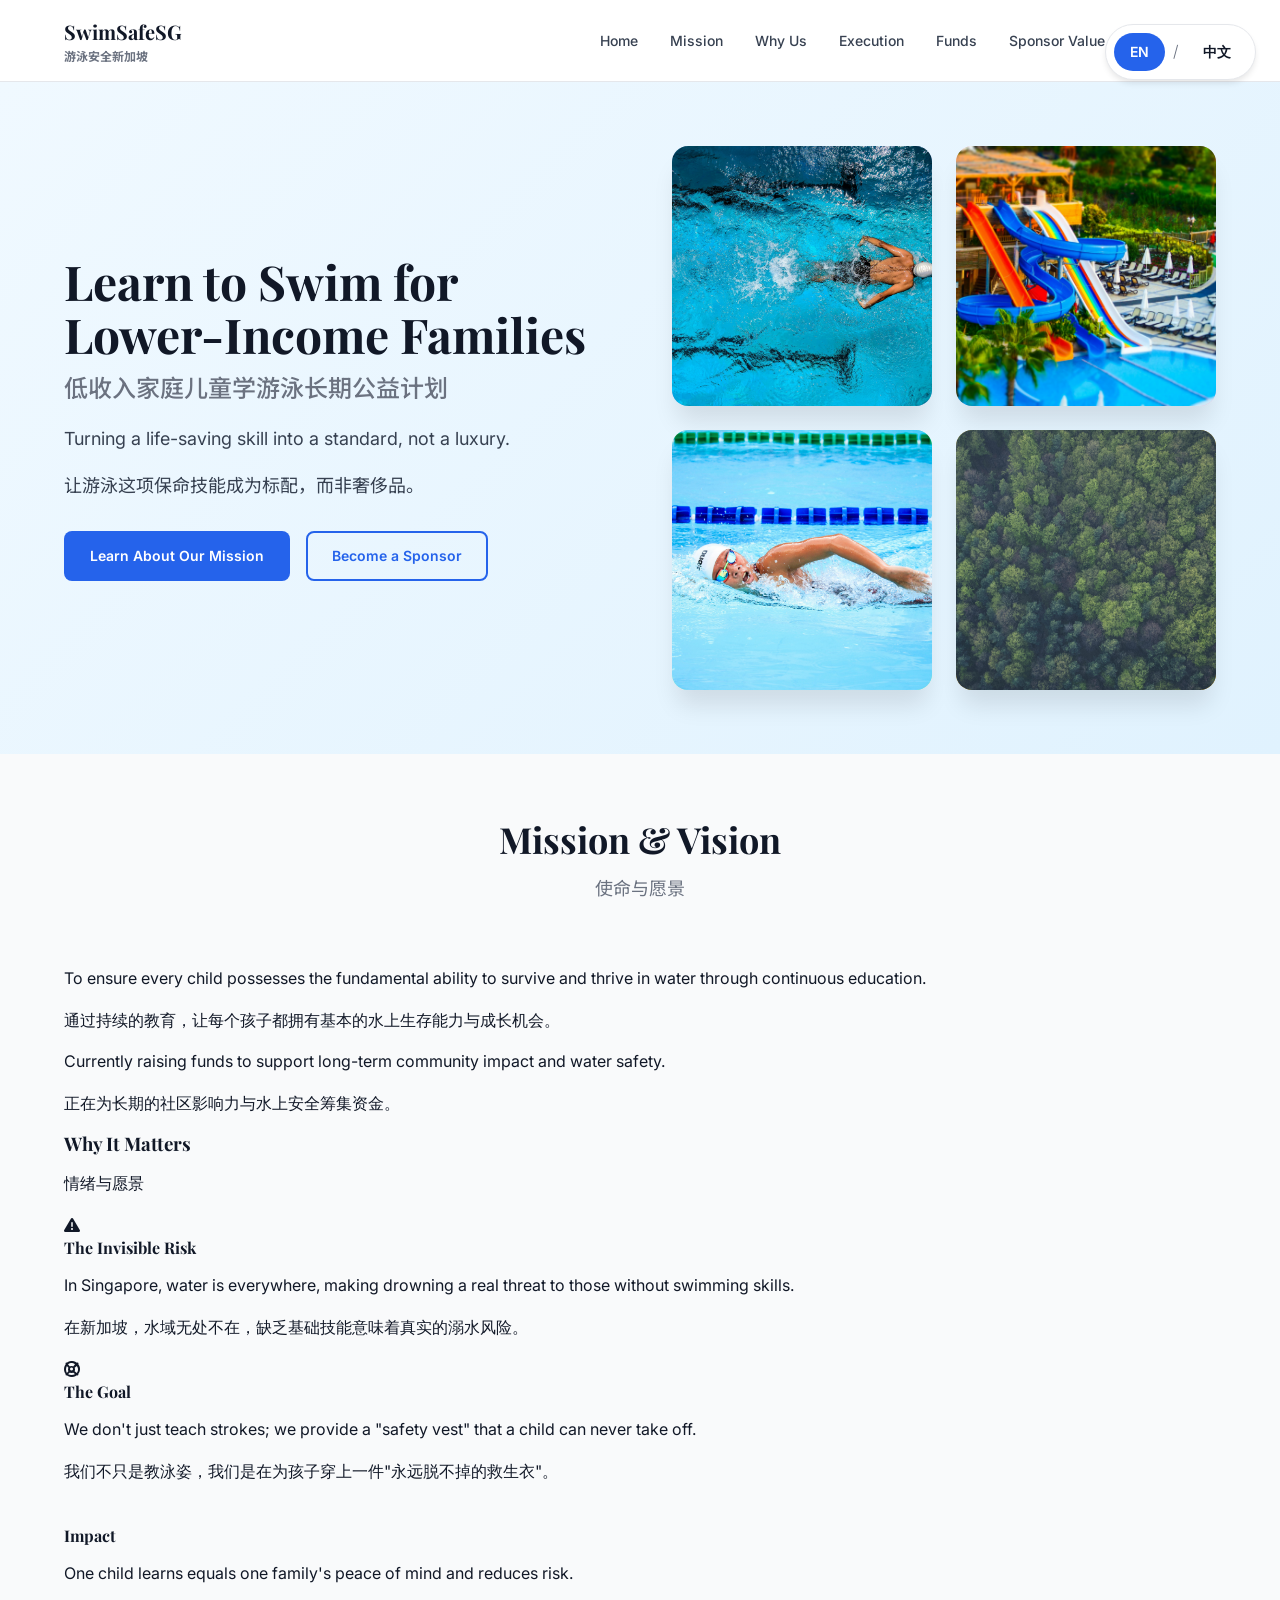
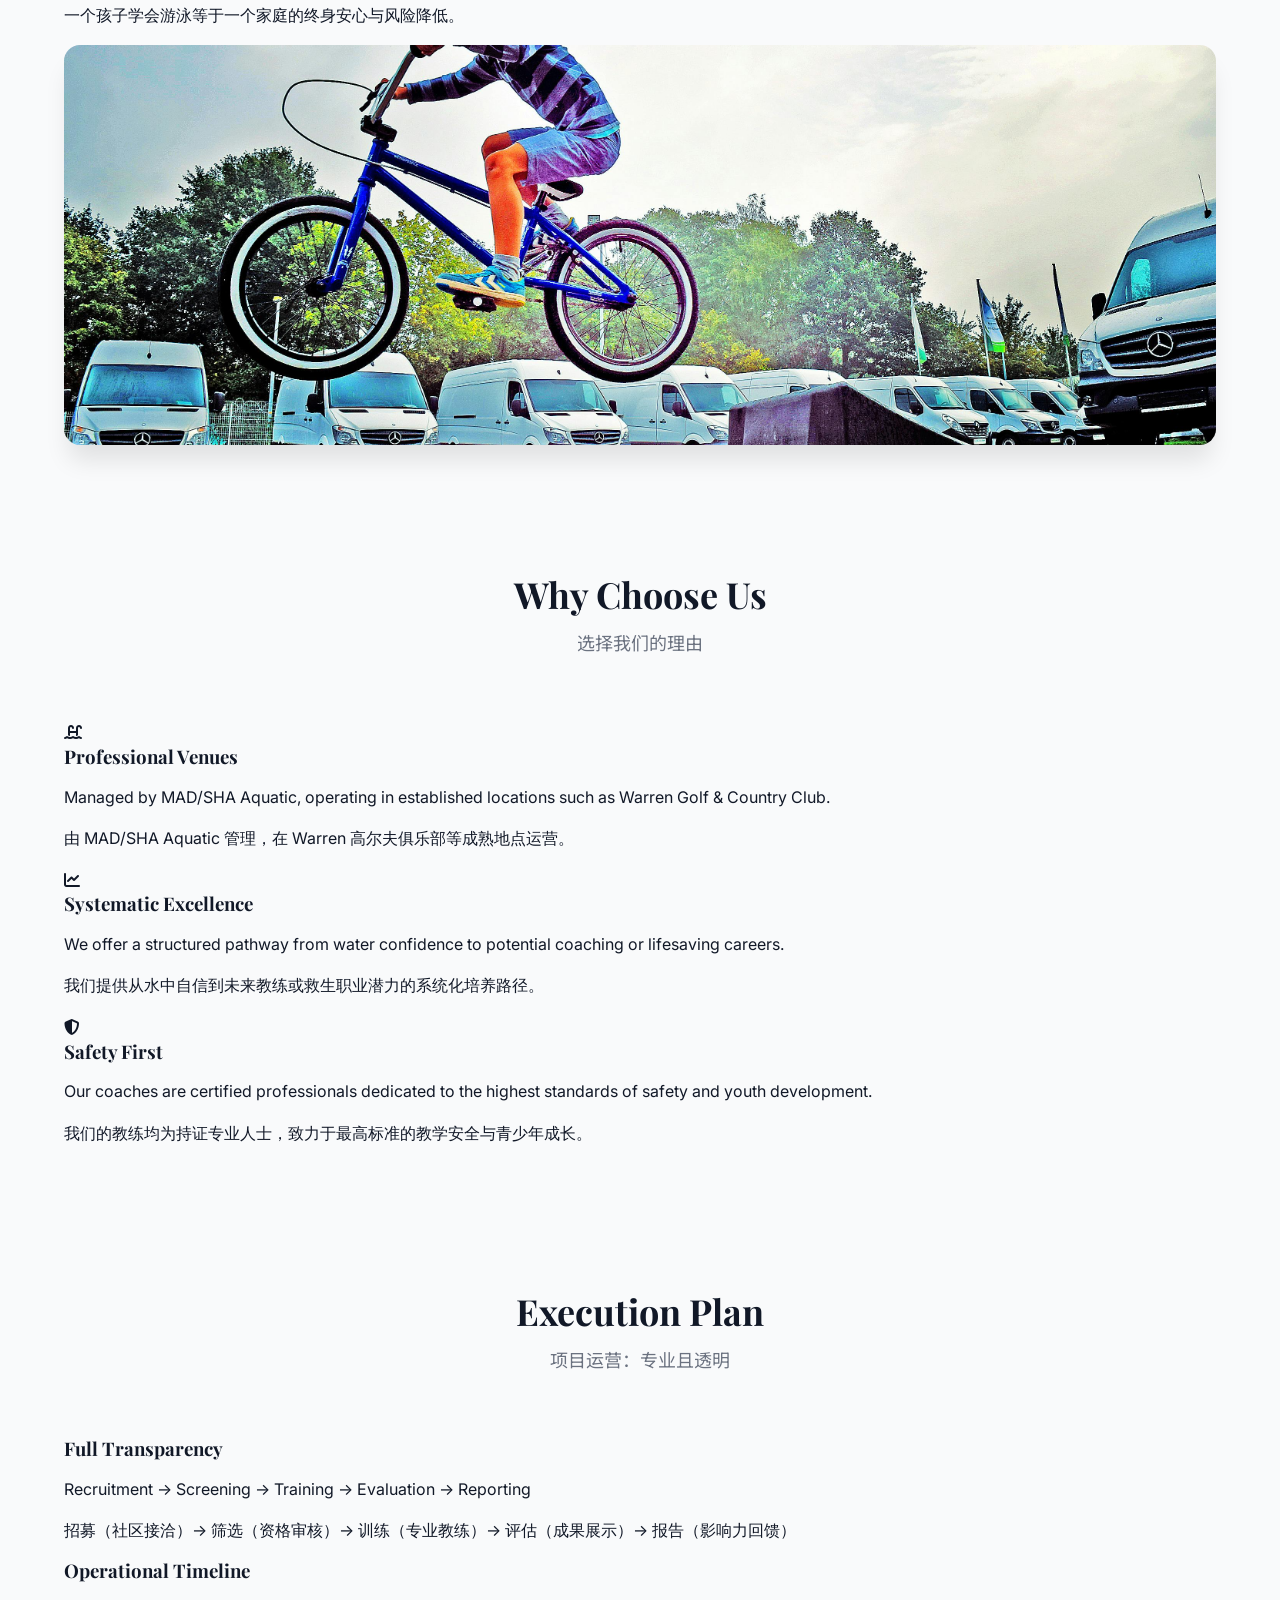
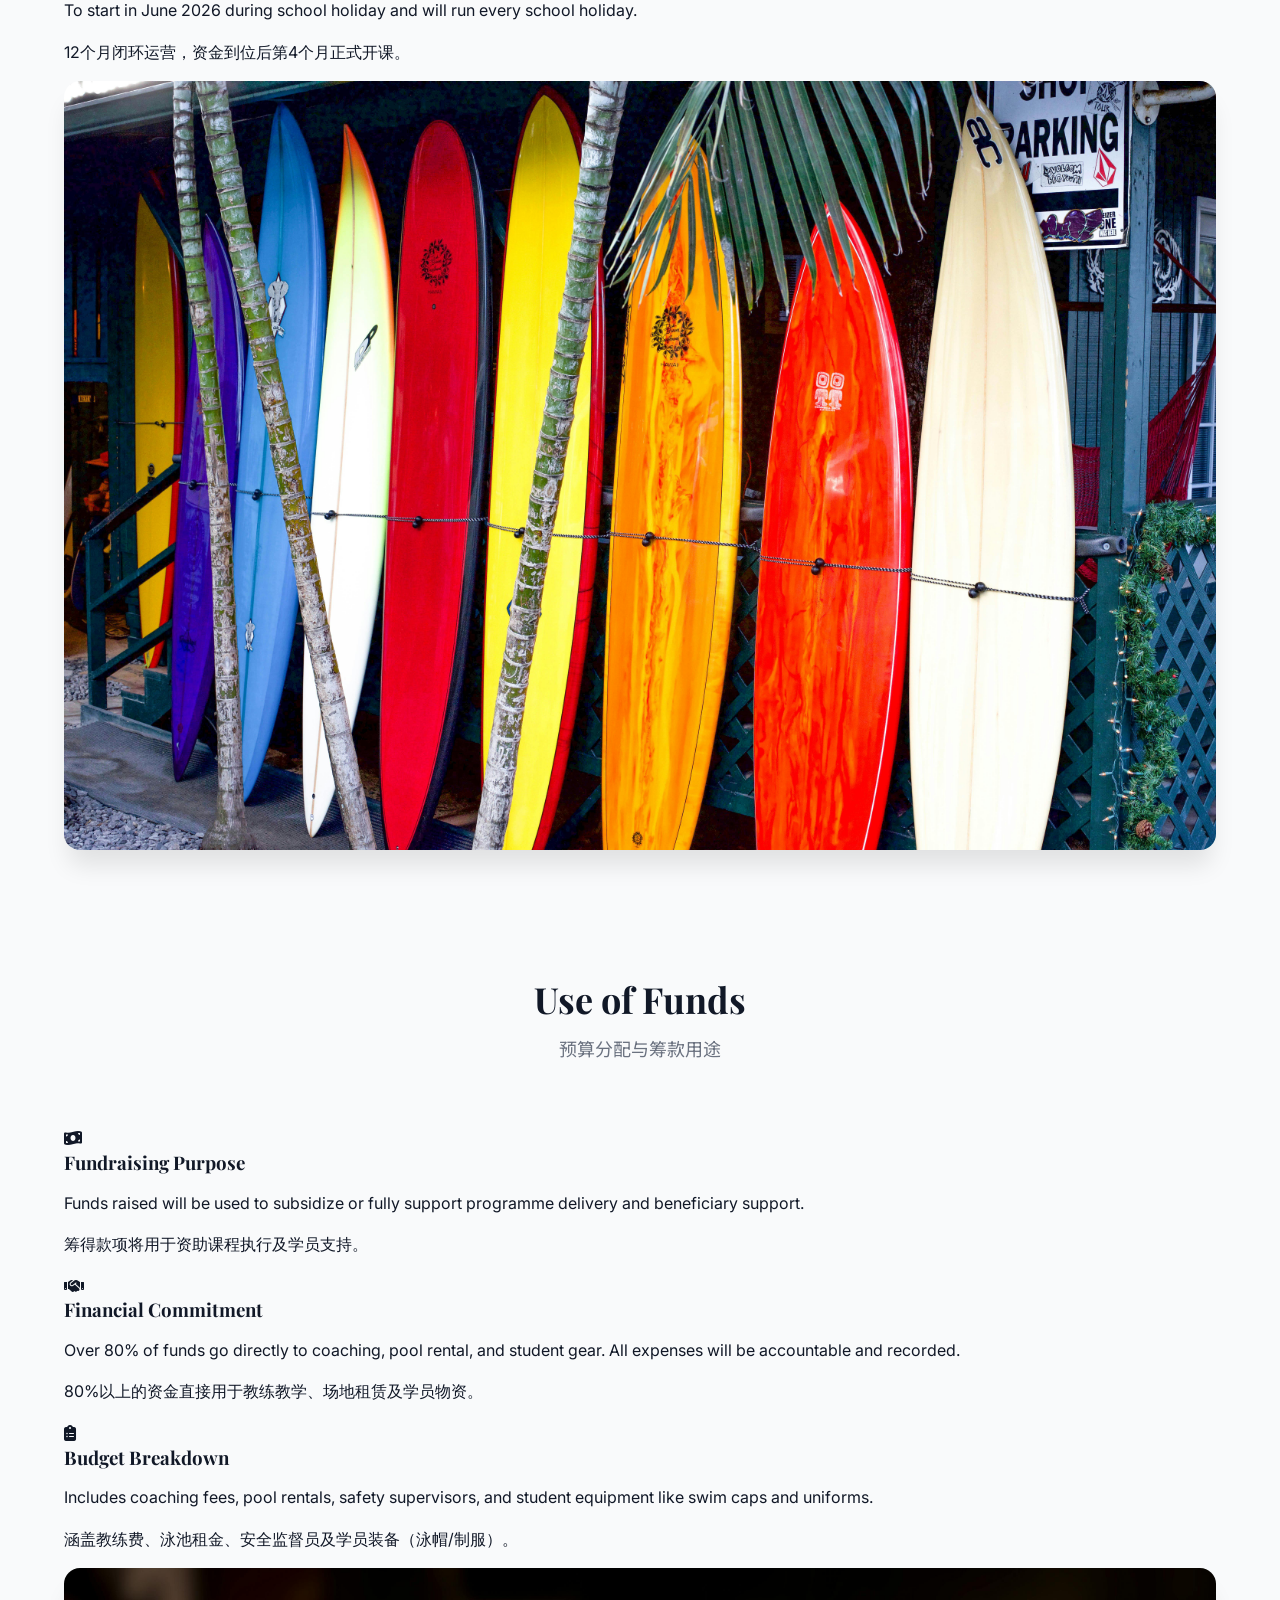
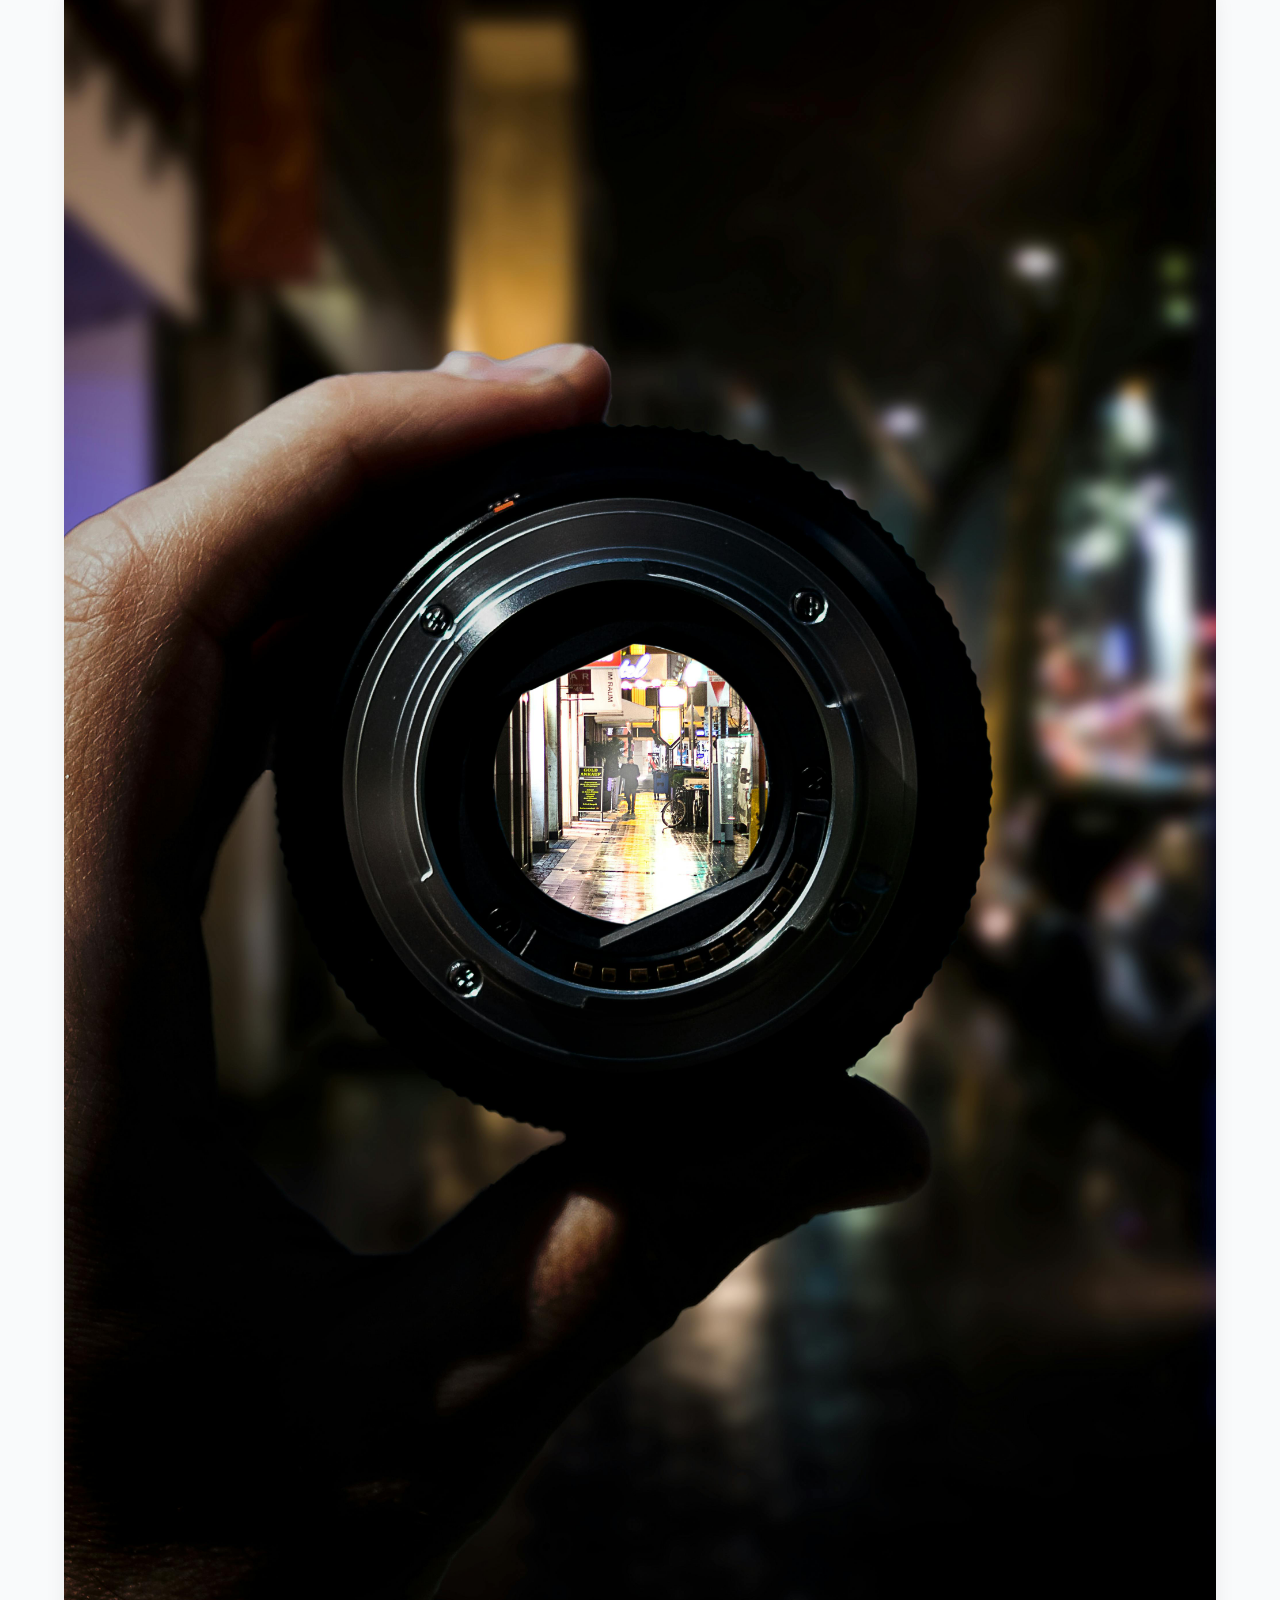
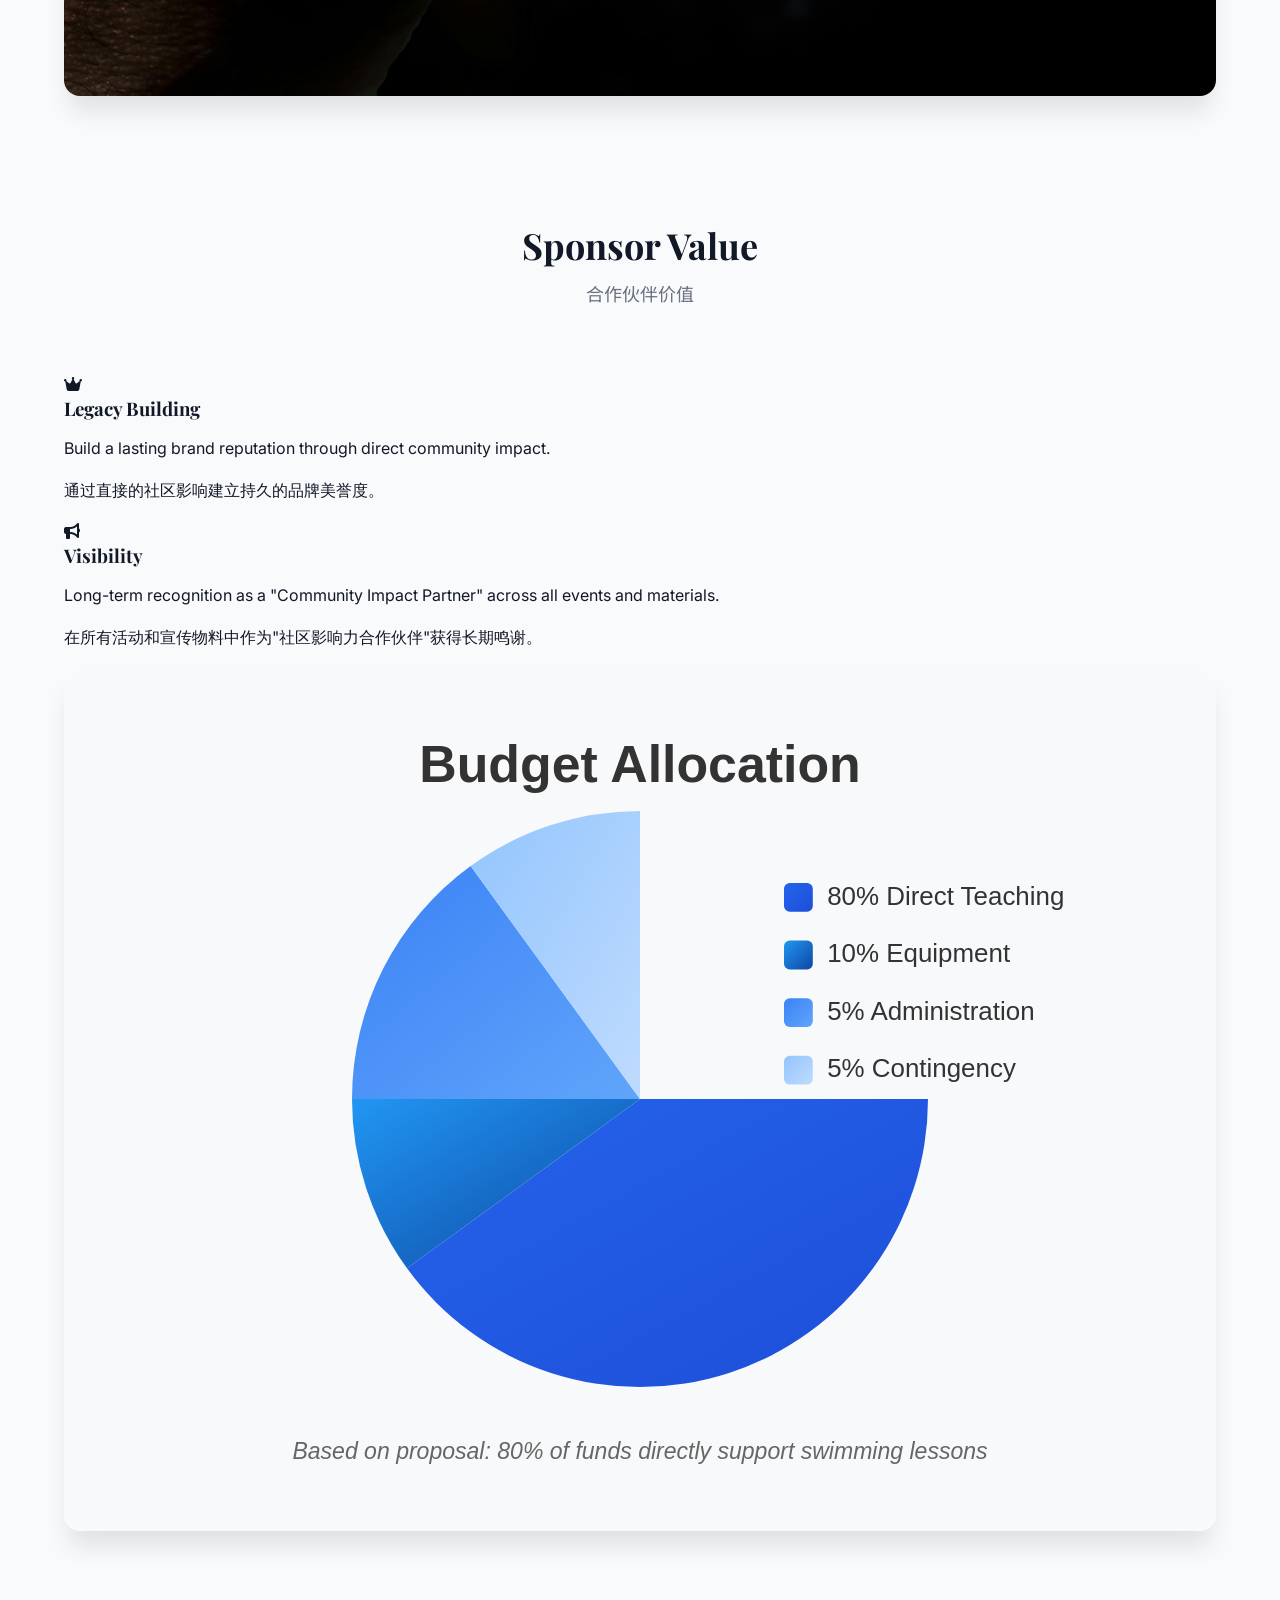
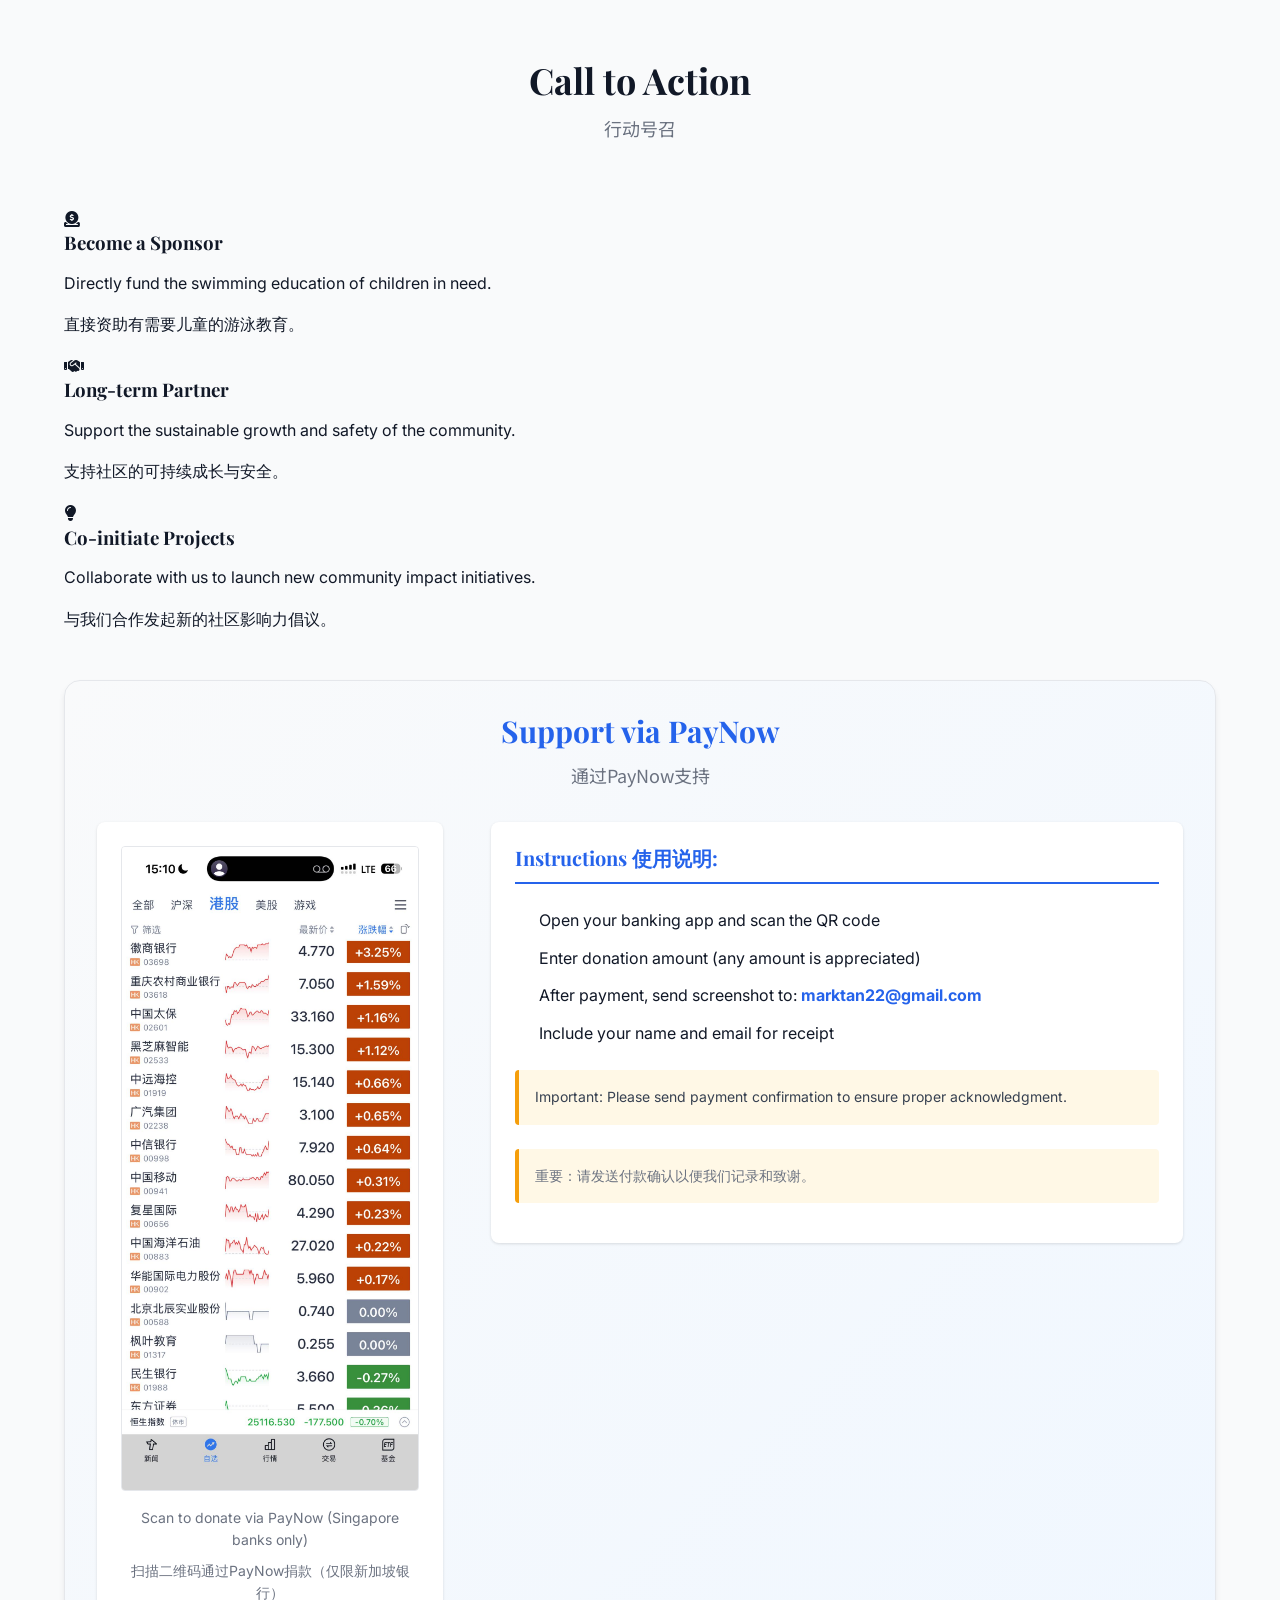
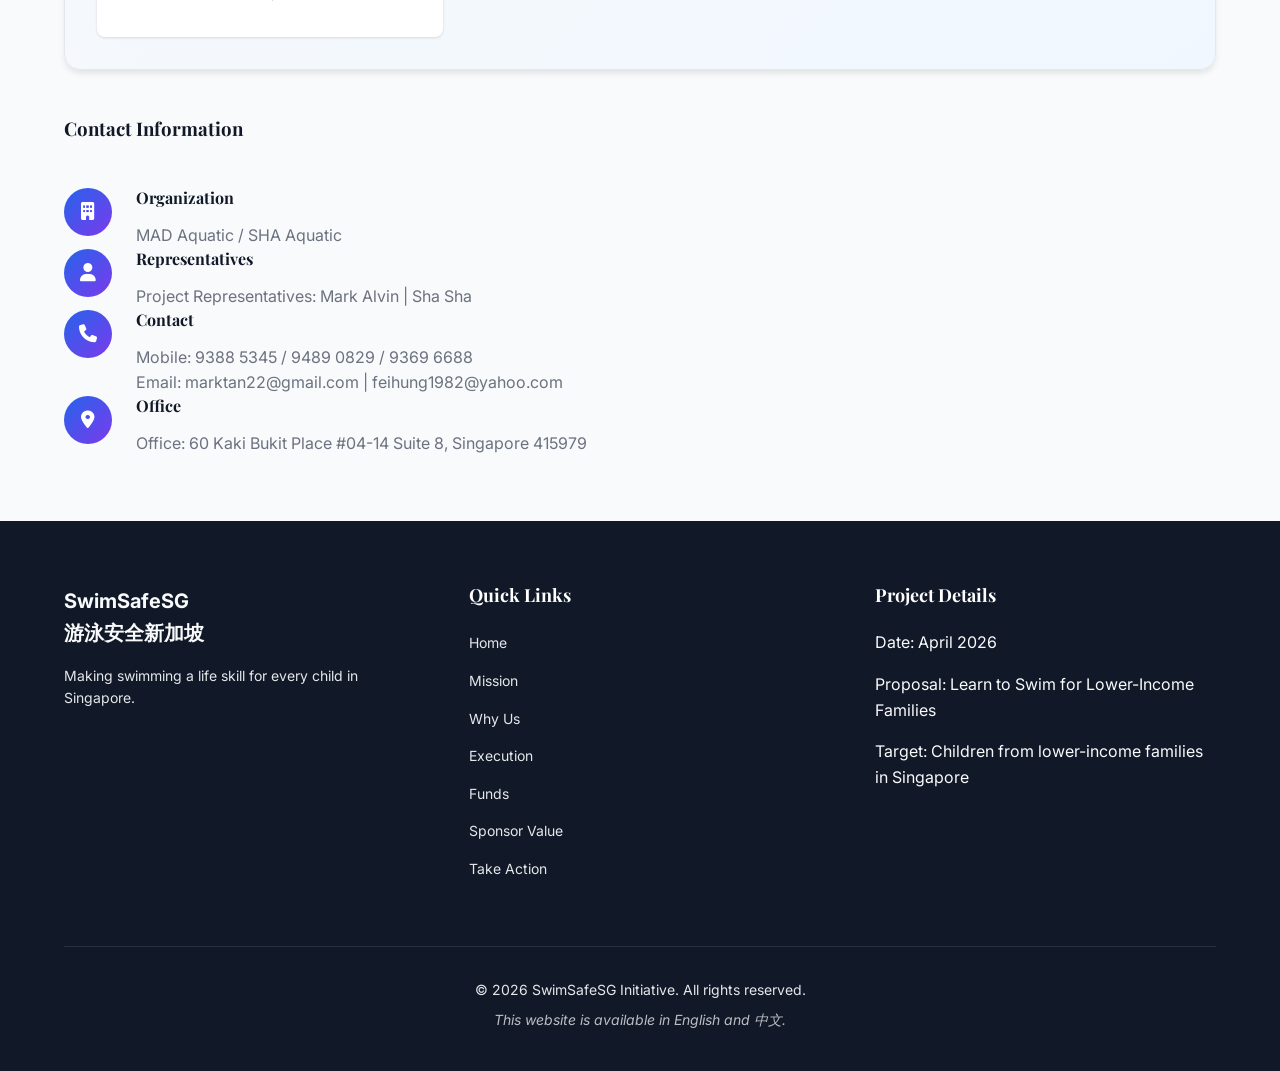
==== commit c57d4392: "Replace PayNow QR code with user-provided image - User provided actual PayNow QR code image - Conver" ====
--- a/index.html
+++ b/index.html
@@ -318,7 +318,7 @@
                     </div>
                     <div class="payment-content">
                         <div class="payment-qr">
-                            <img src="assets/images/payment/paynow-qr.png" alt="PayNow QR Code for donations" class="qr-image">
+                            <img src="assets/images/payment/paynow-qr.jpg" alt="PayNow QR Code for donations" class="qr-image">
                             <p class="qr-note">Scan to donate via PayNow (Singapore banks only)</p>
                             <p class="qr-note-zh">扫描二维码通过PayNow捐款（仅限新加坡银行）</p>
                         </div>
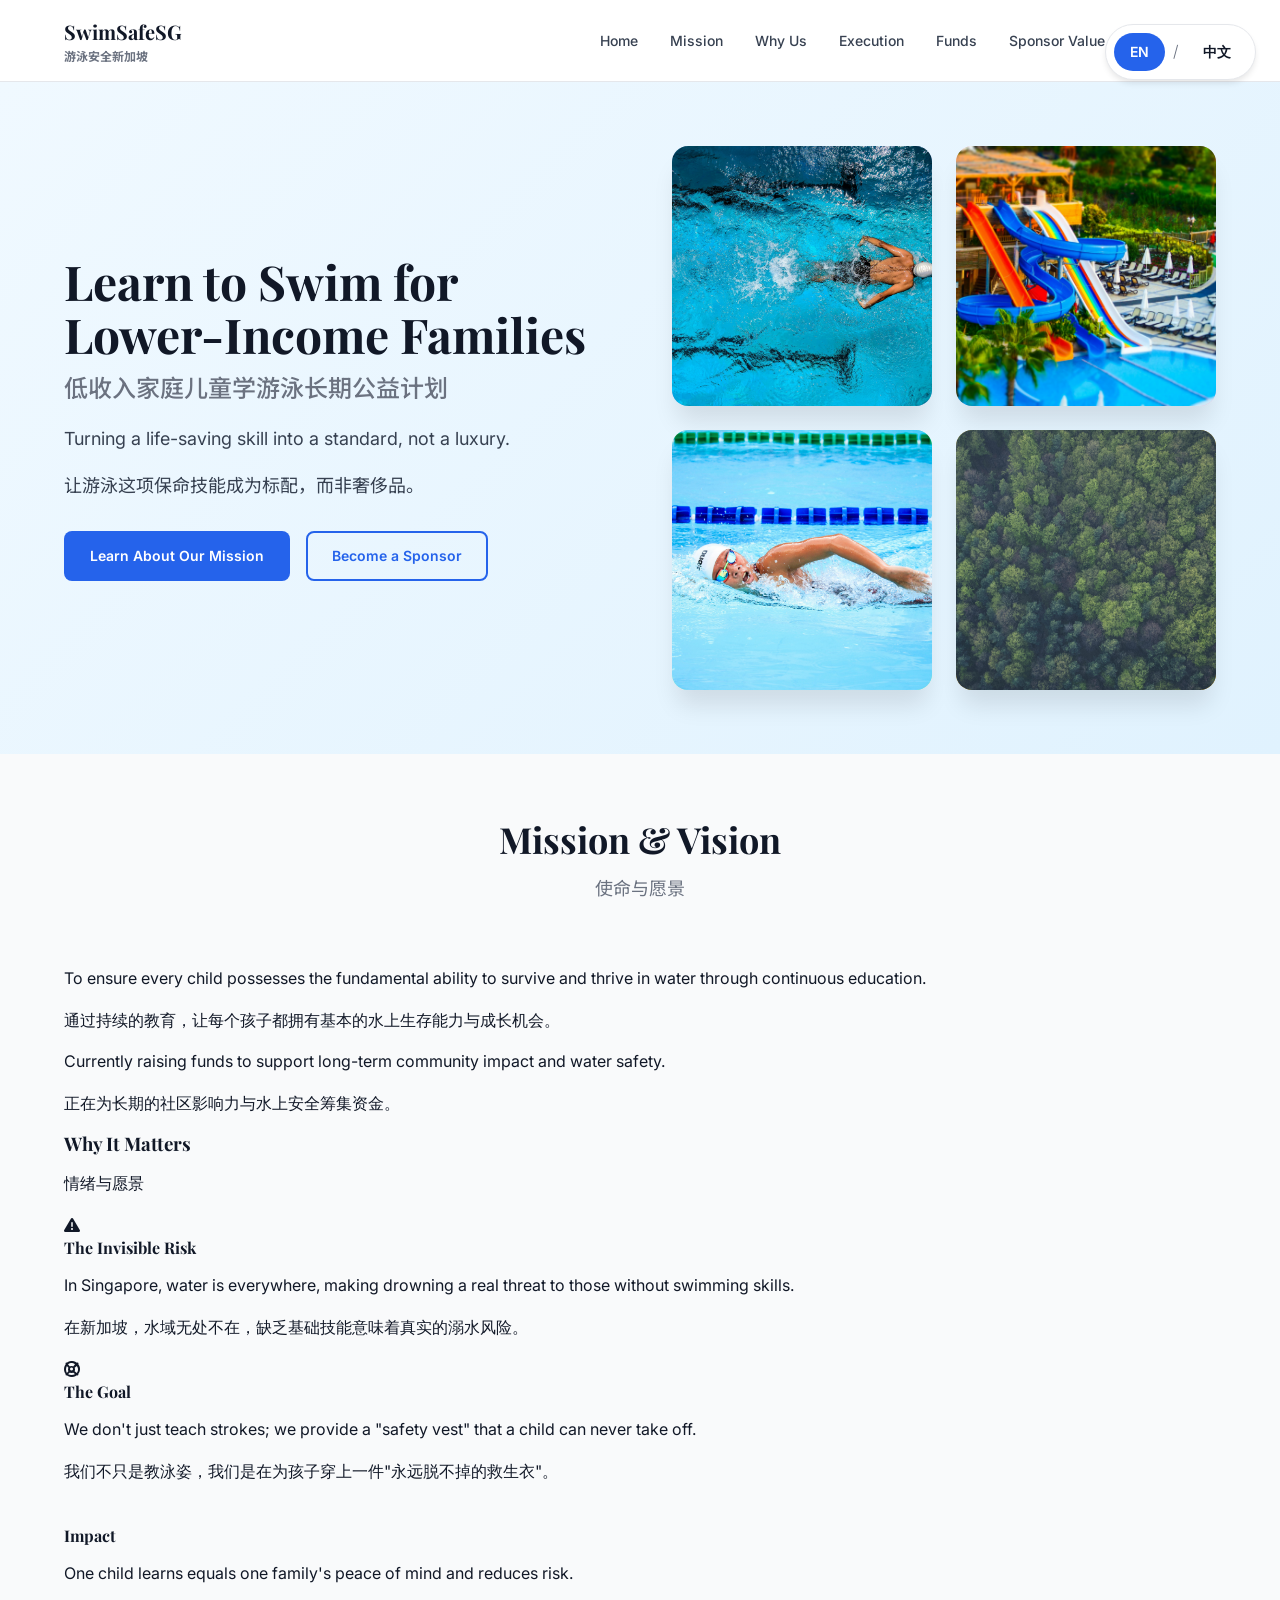
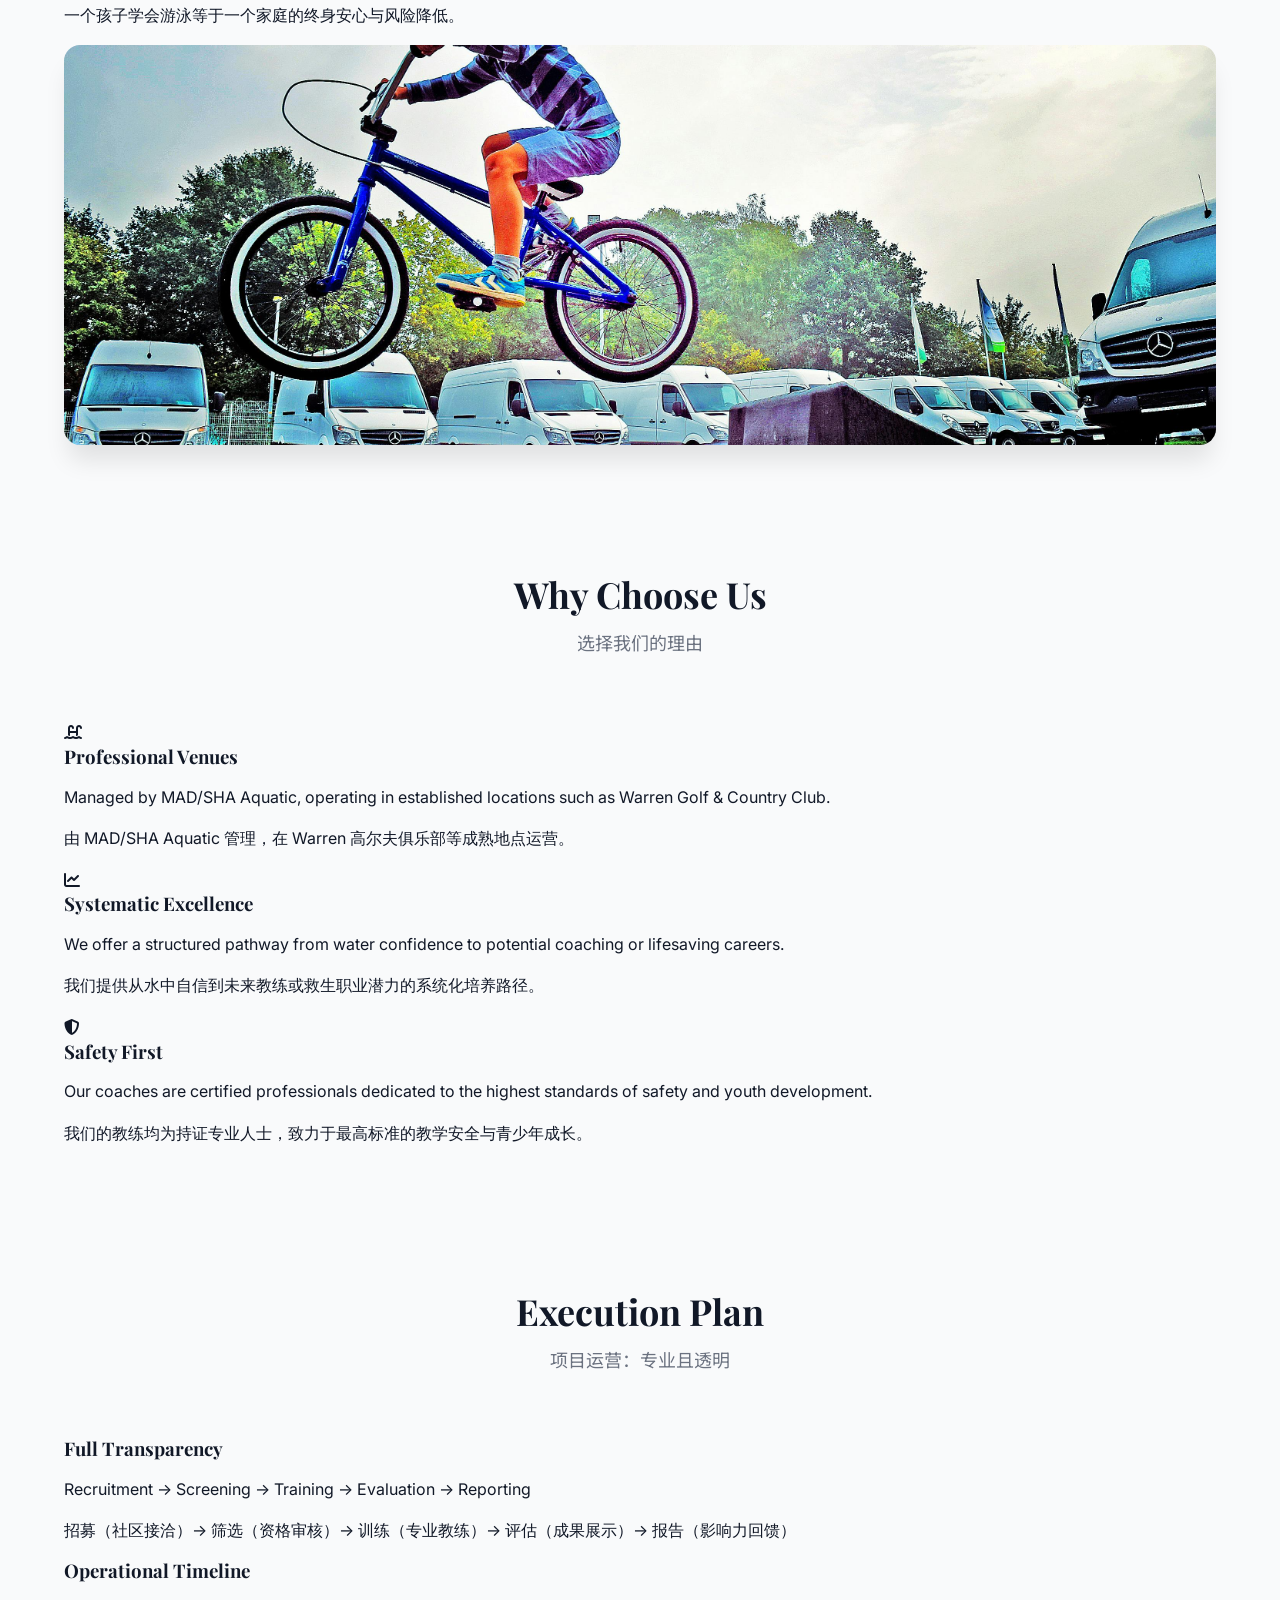
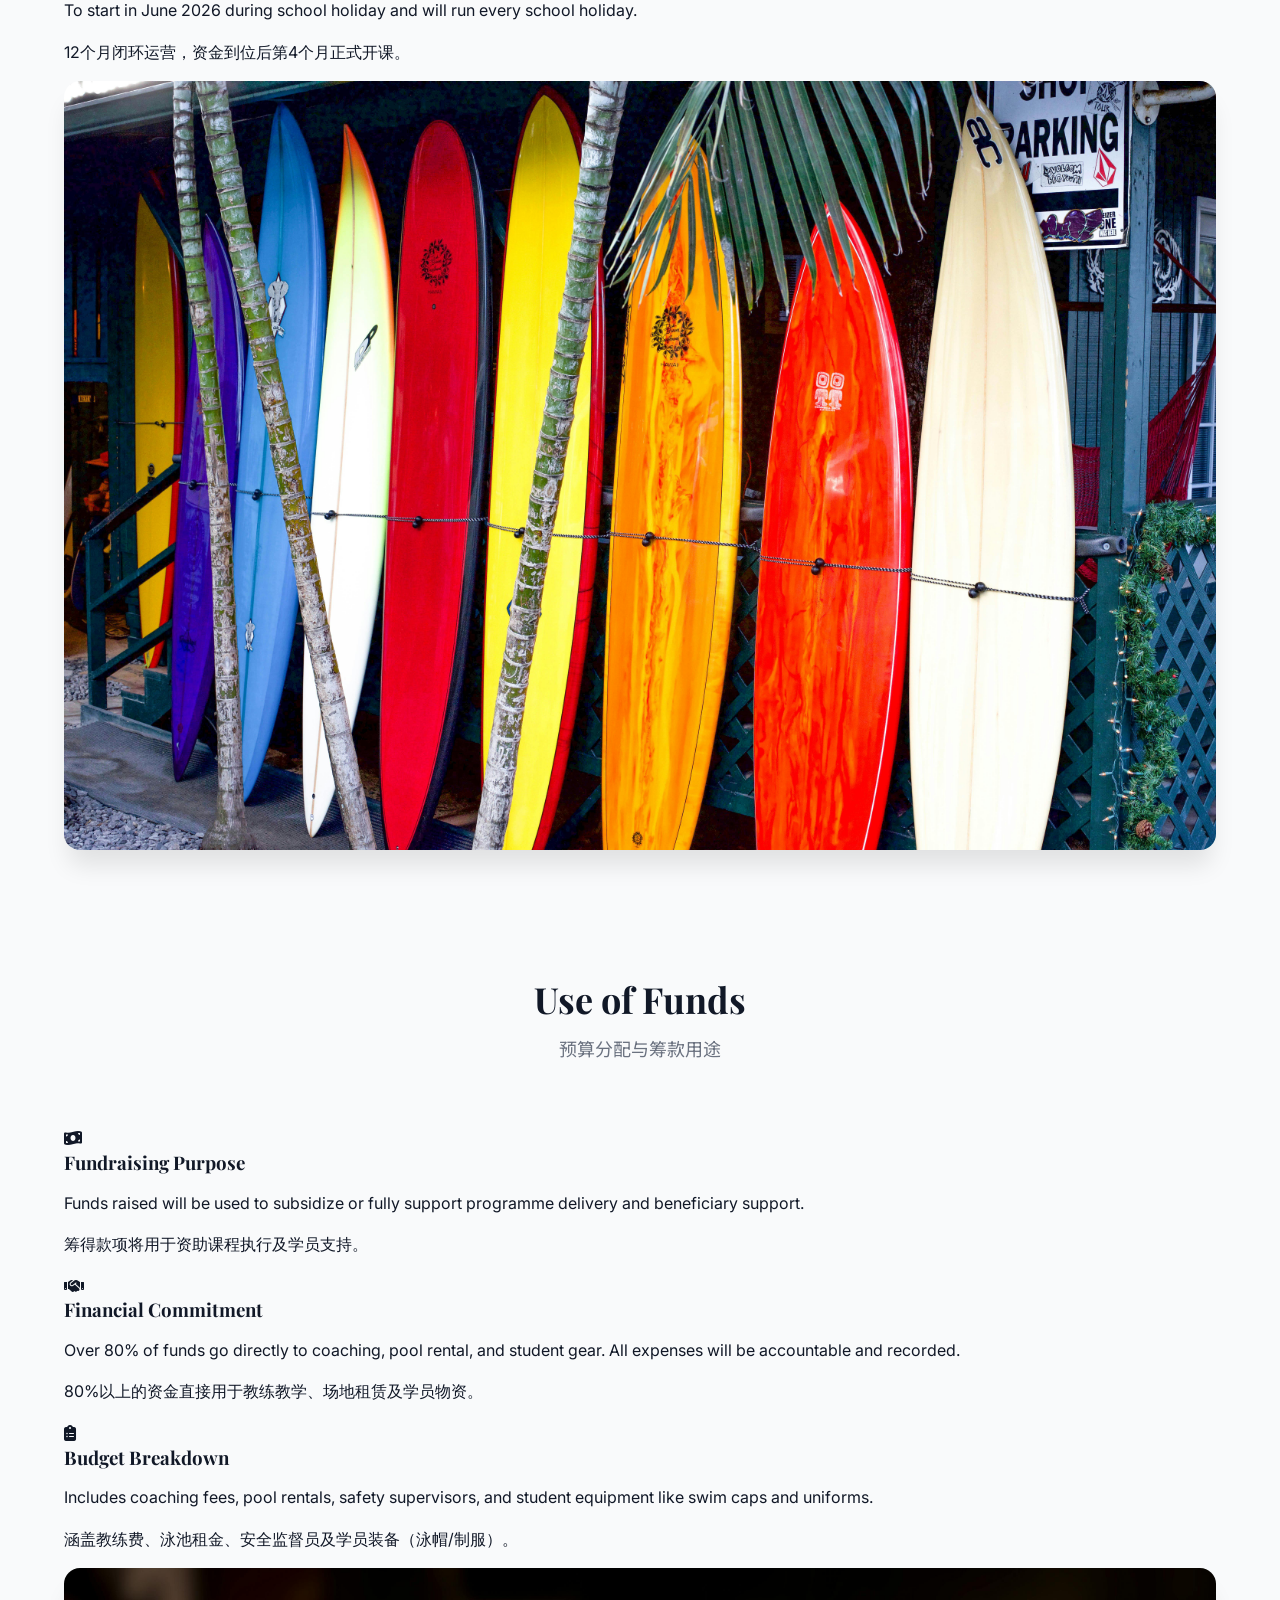
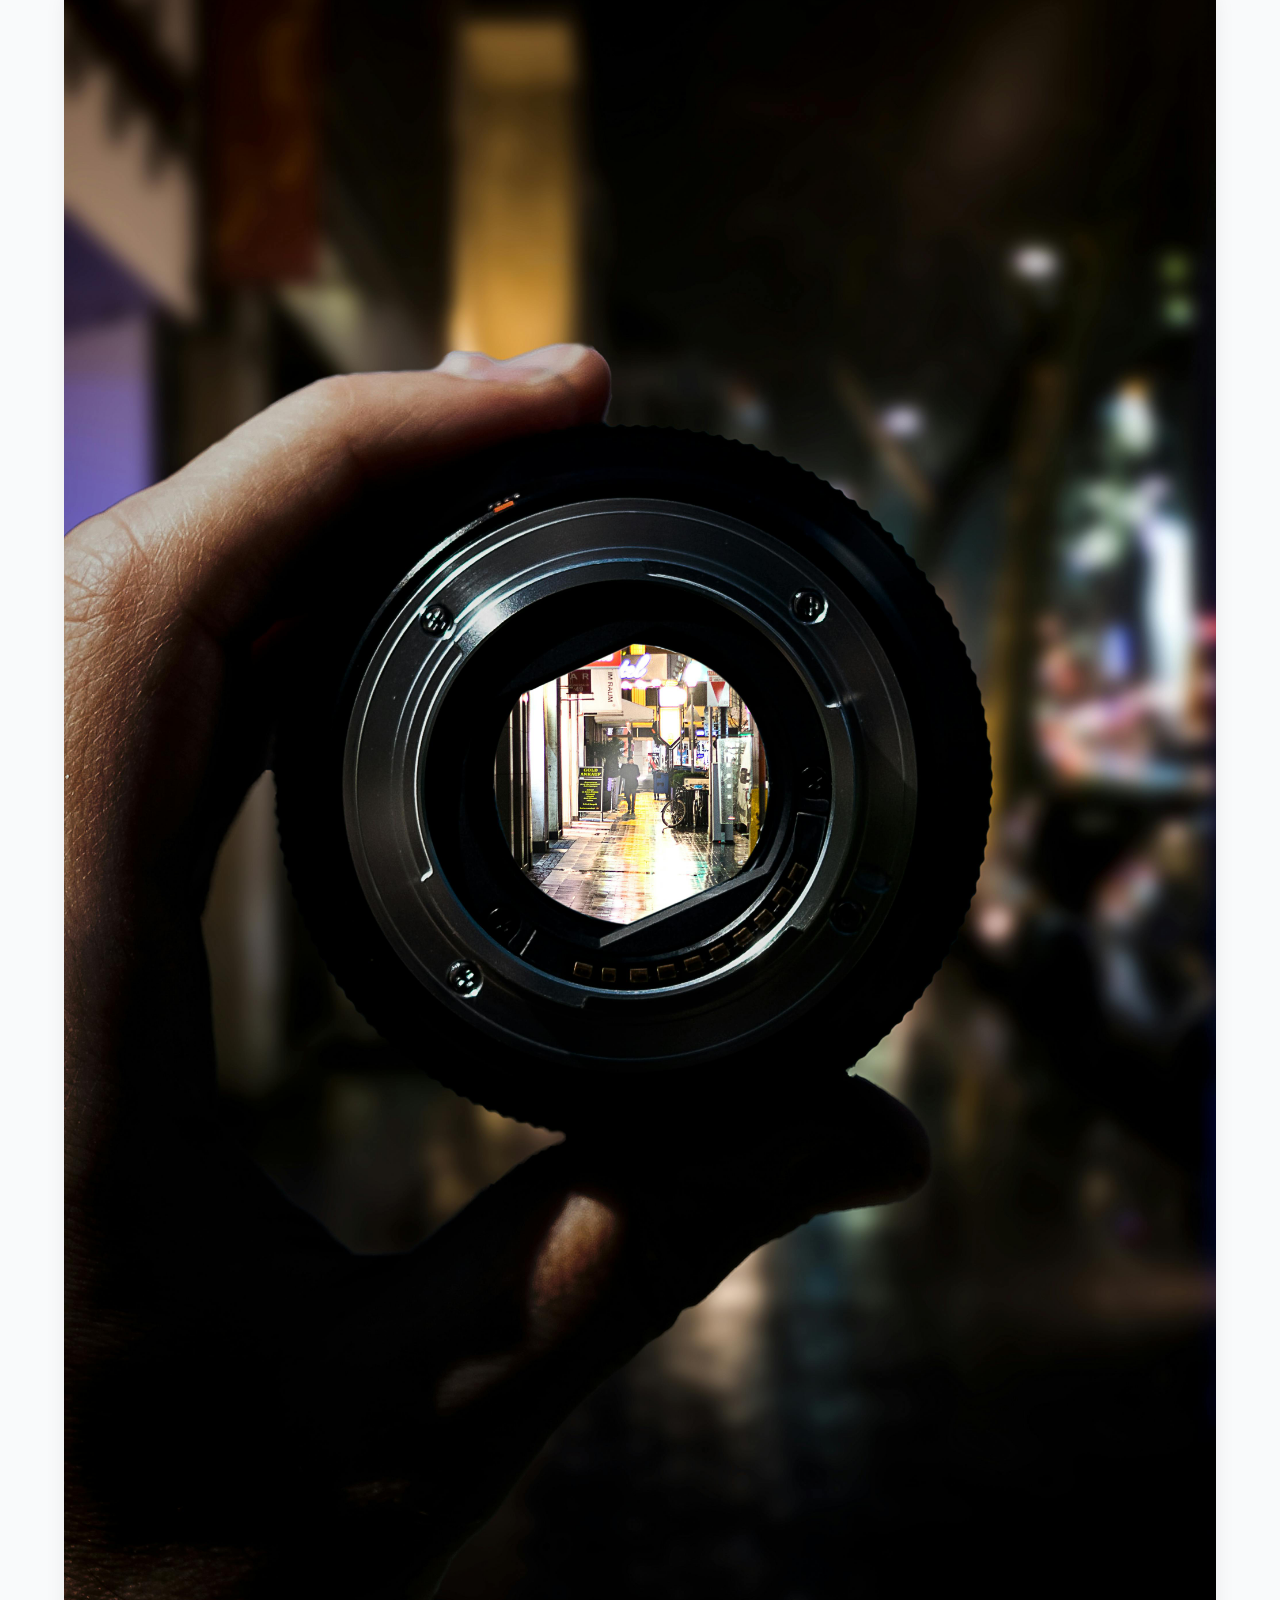
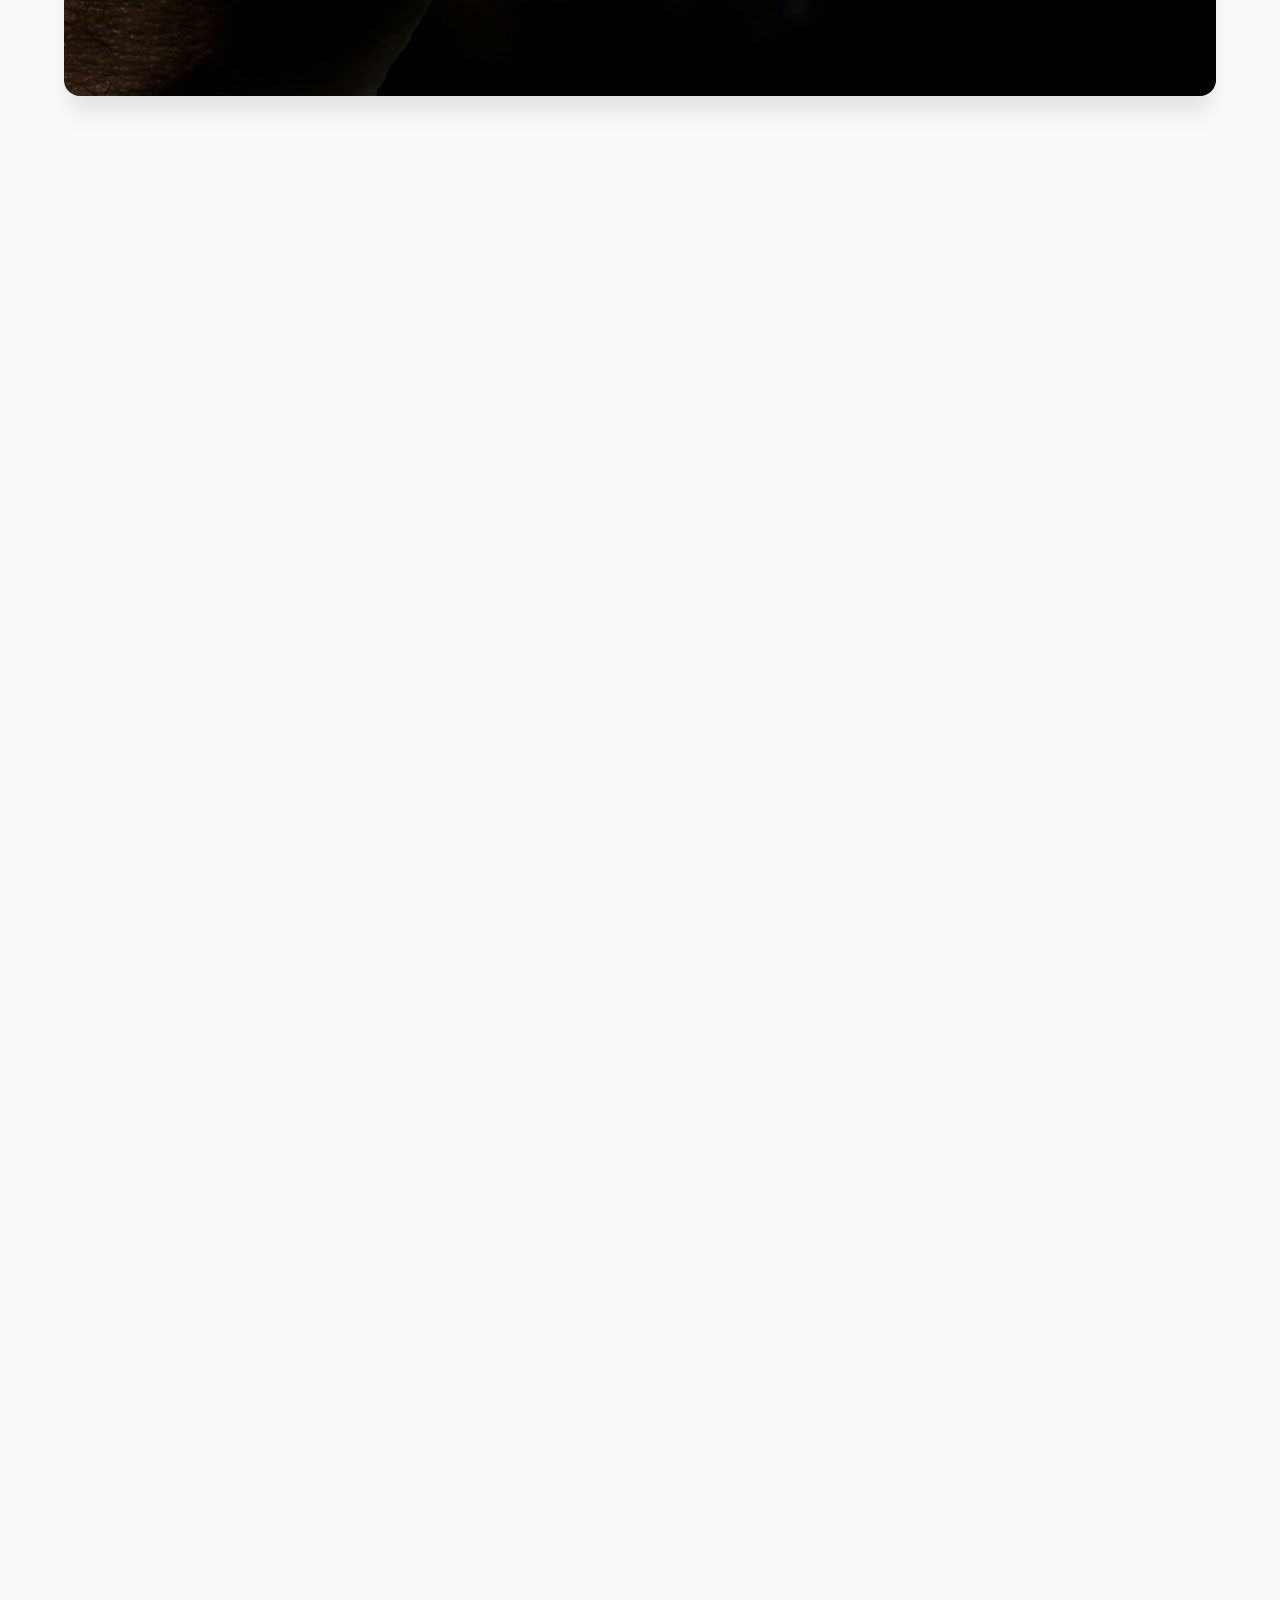
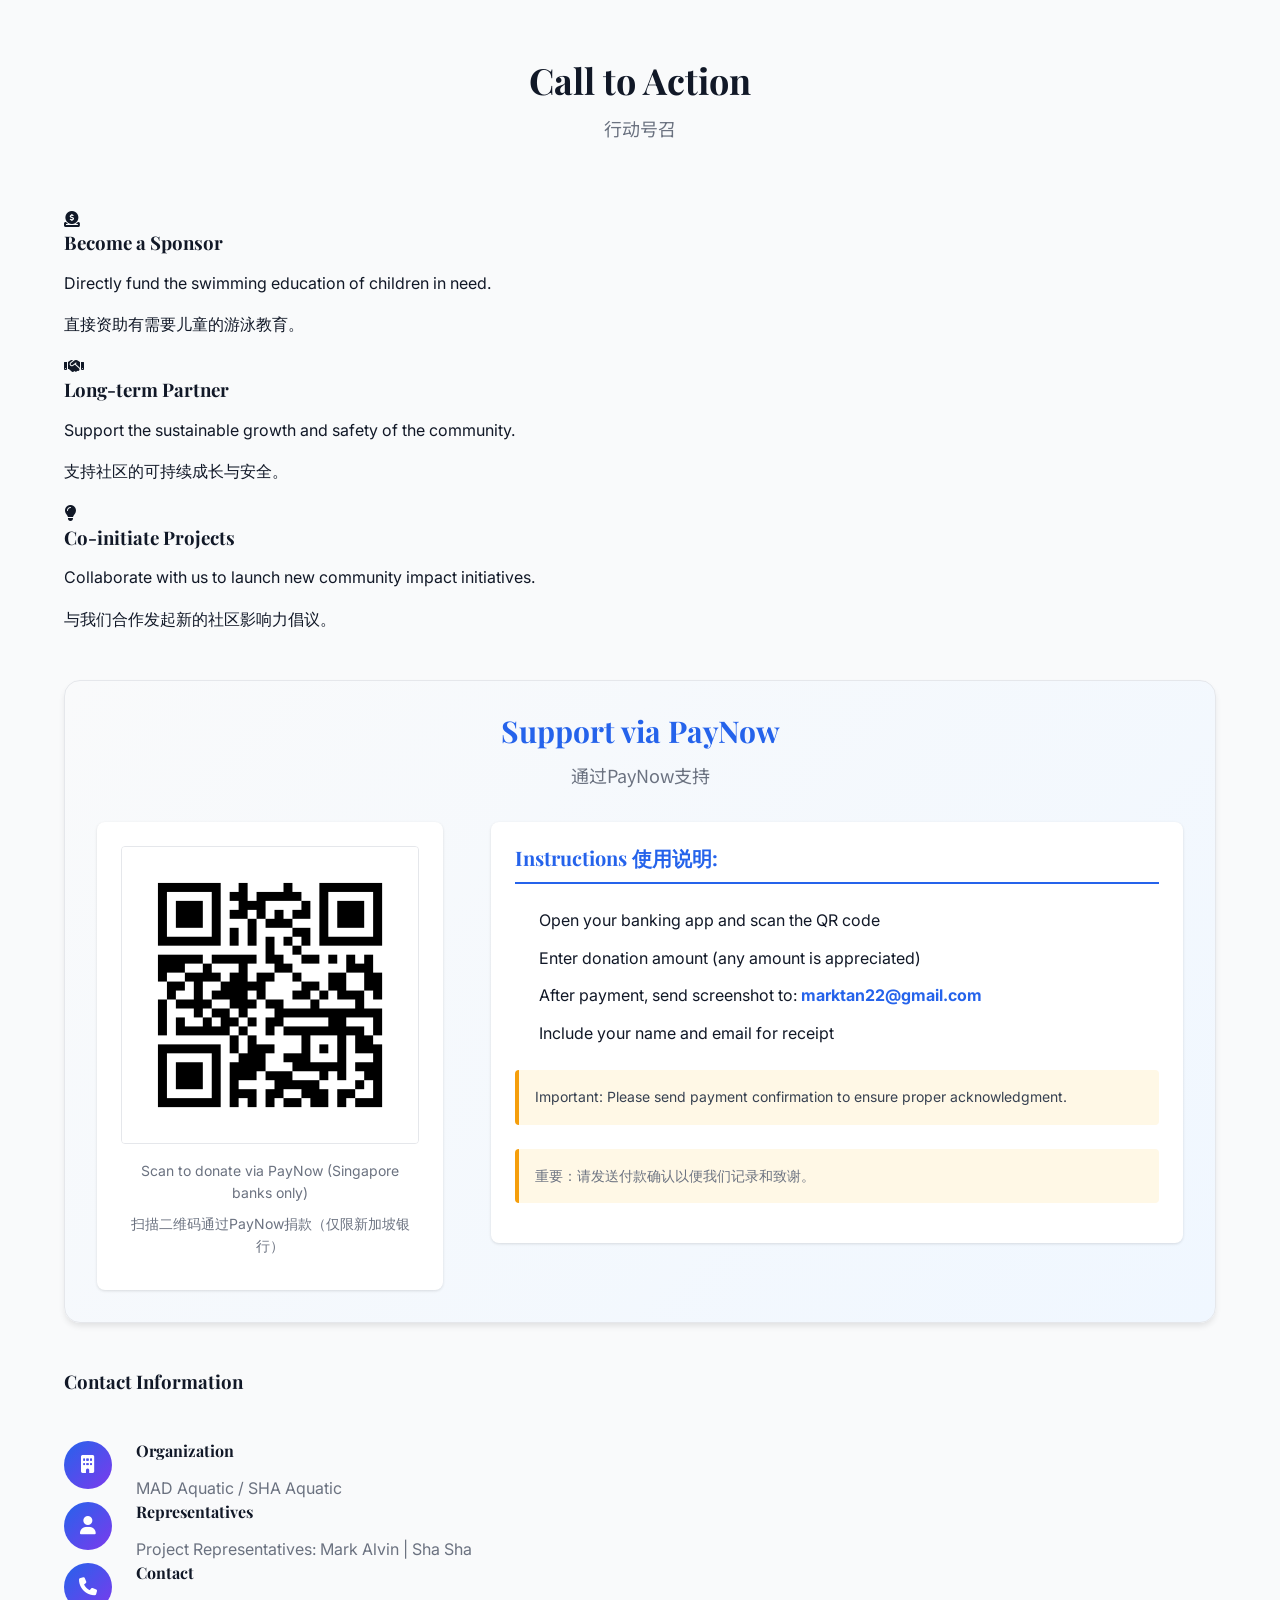
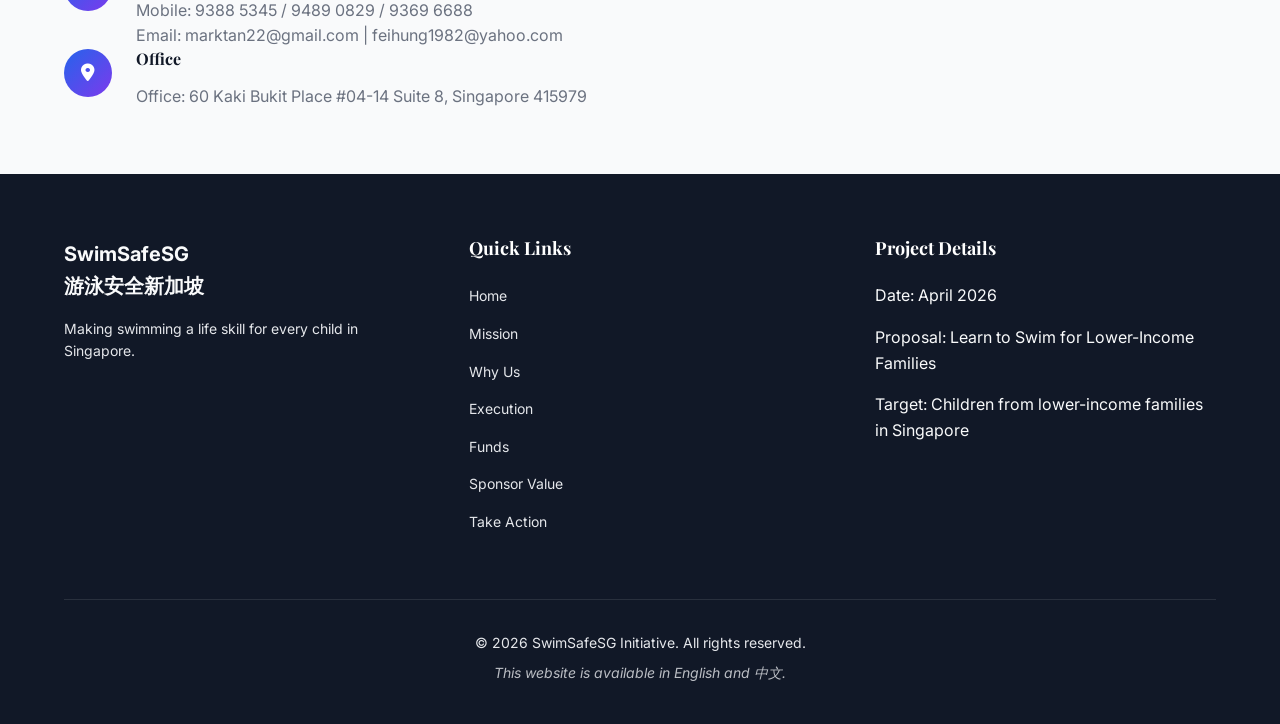
==== commit f0c7889a: "Revert to generated PayNow QR code - Remove user-provided image (not a payment code) - Restore payno" ====
--- a/index.html
+++ b/index.html
@@ -318,7 +318,7 @@
                     </div>
                     <div class="payment-content">
                         <div class="payment-qr">
-                            <img src="assets/images/payment/paynow-qr.jpg" alt="PayNow QR Code for donations" class="qr-image">
+                            <img src="assets/images/payment/paynow-qr.png" alt="PayNow QR Code for donations" class="qr-image">
                             <p class="qr-note">Scan to donate via PayNow (Singapore banks only)</p>
                             <p class="qr-note-zh">扫描二维码通过PayNow捐款（仅限新加坡银行）</p>
                         </div>
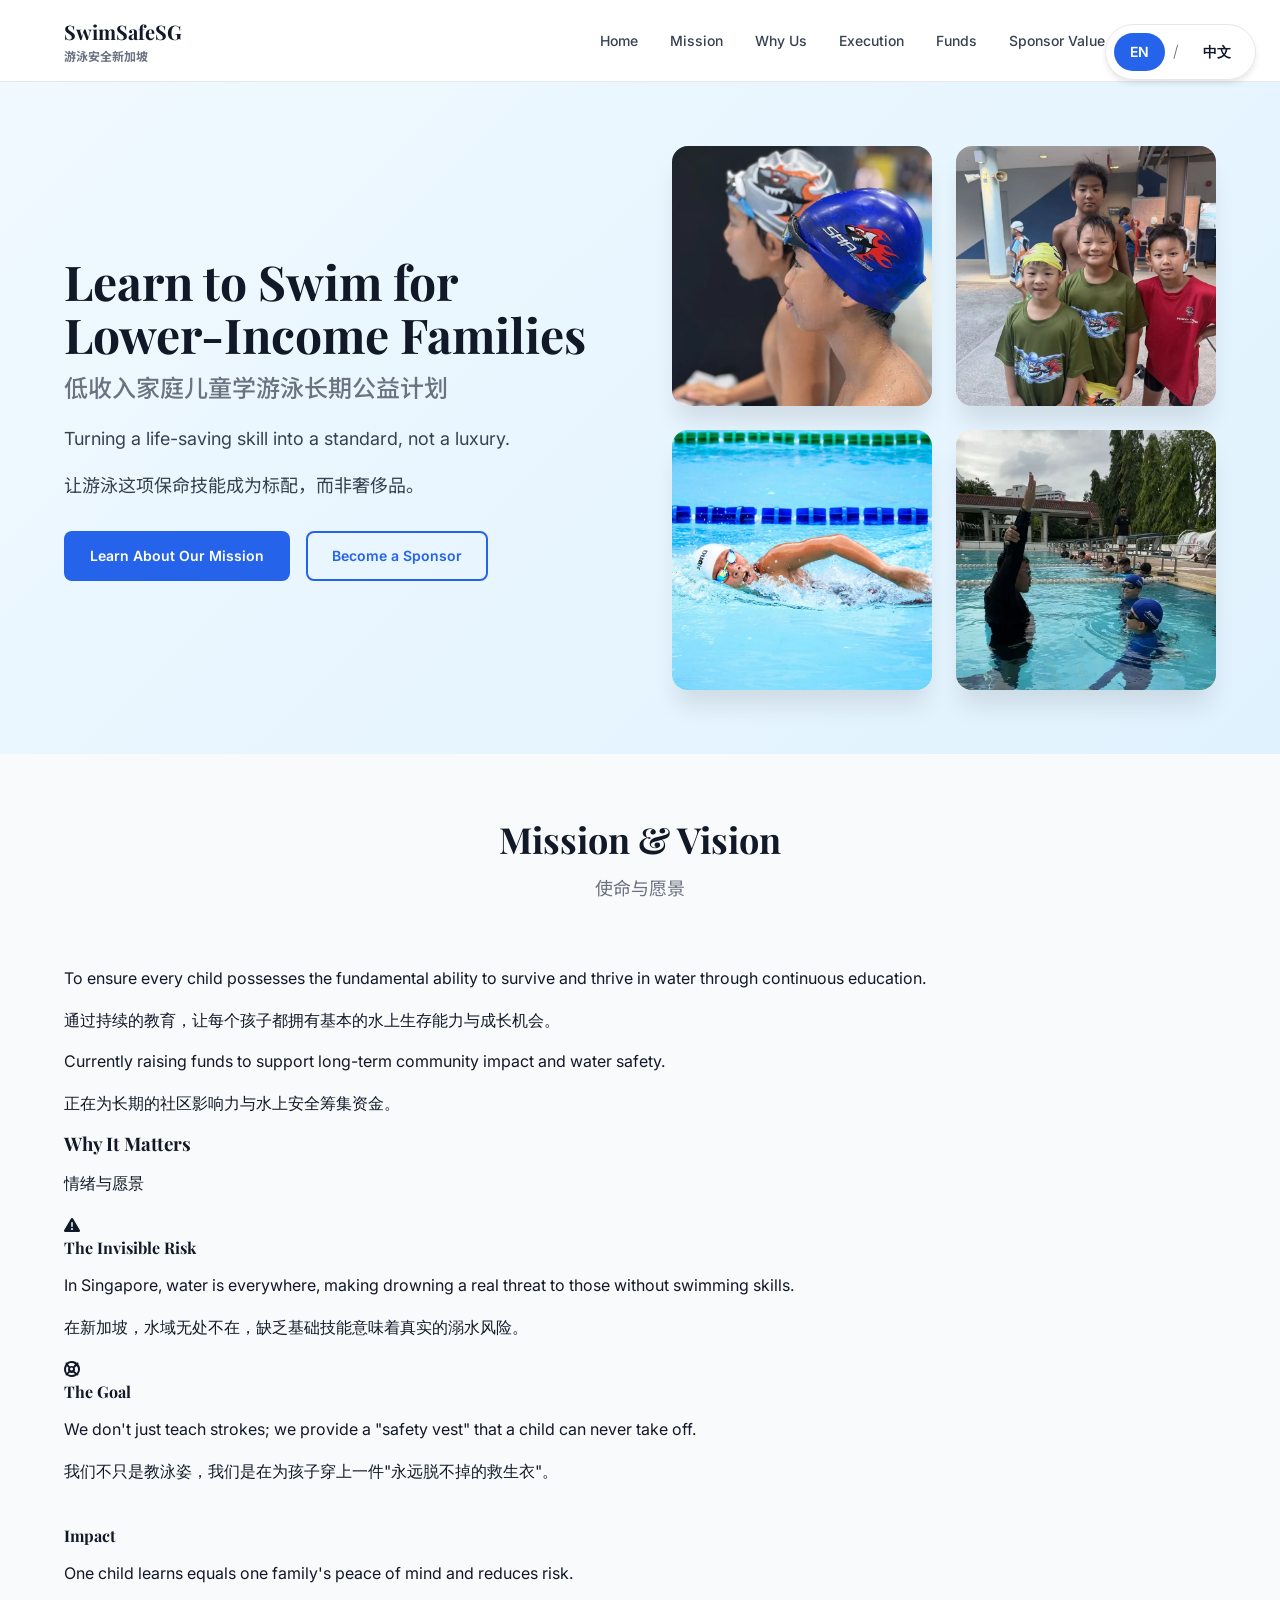
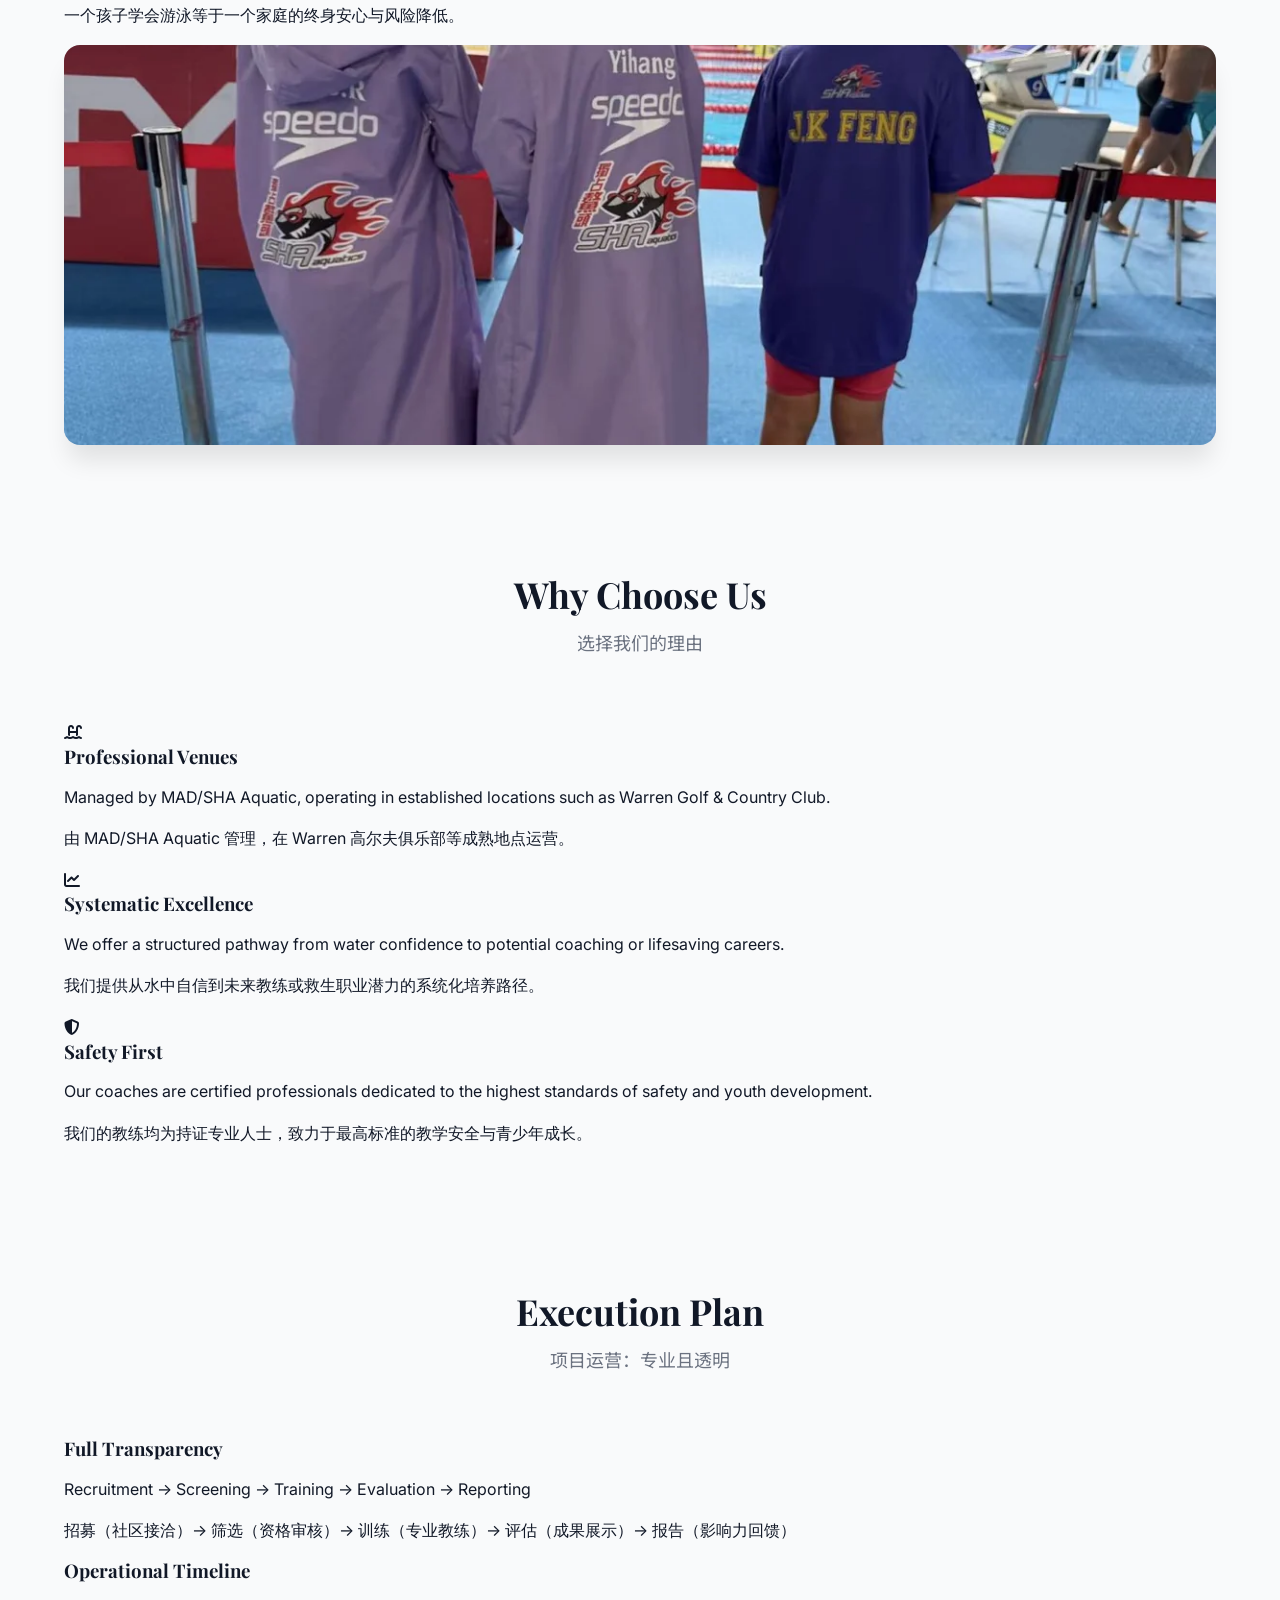
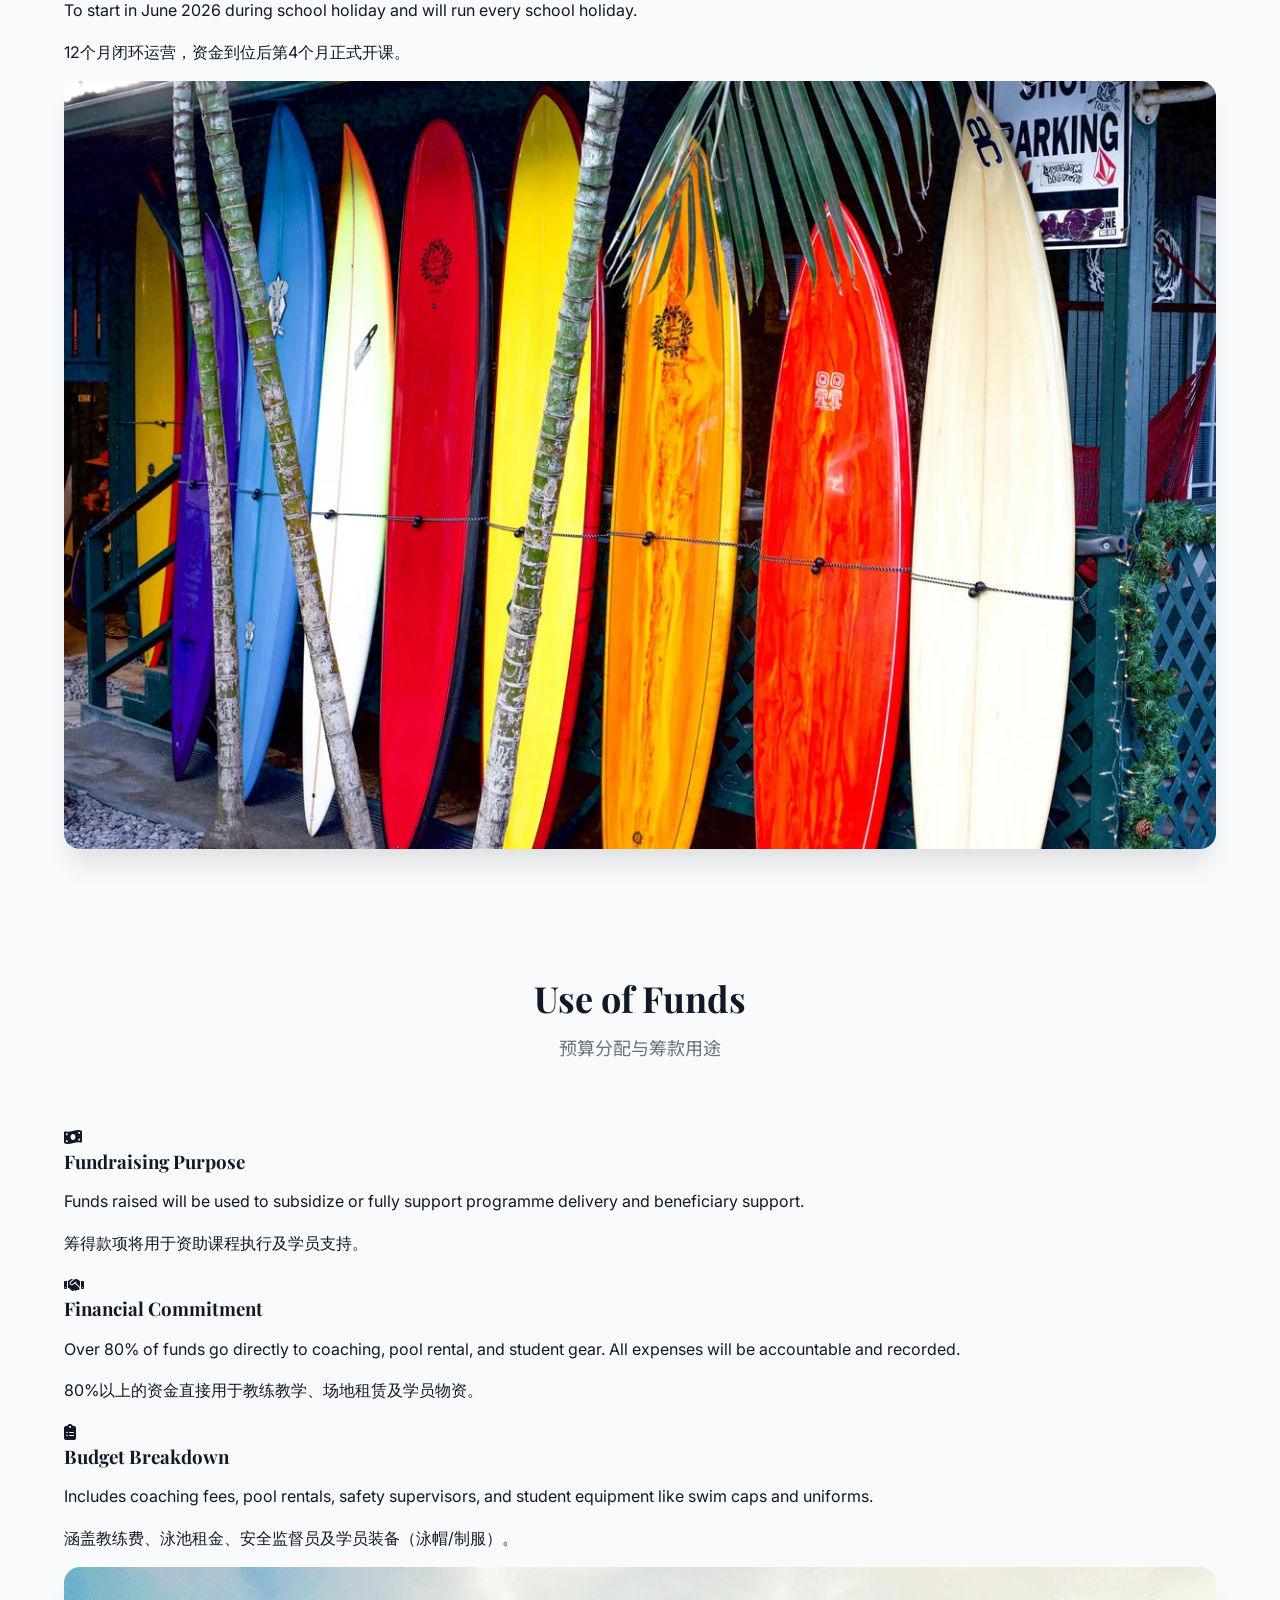
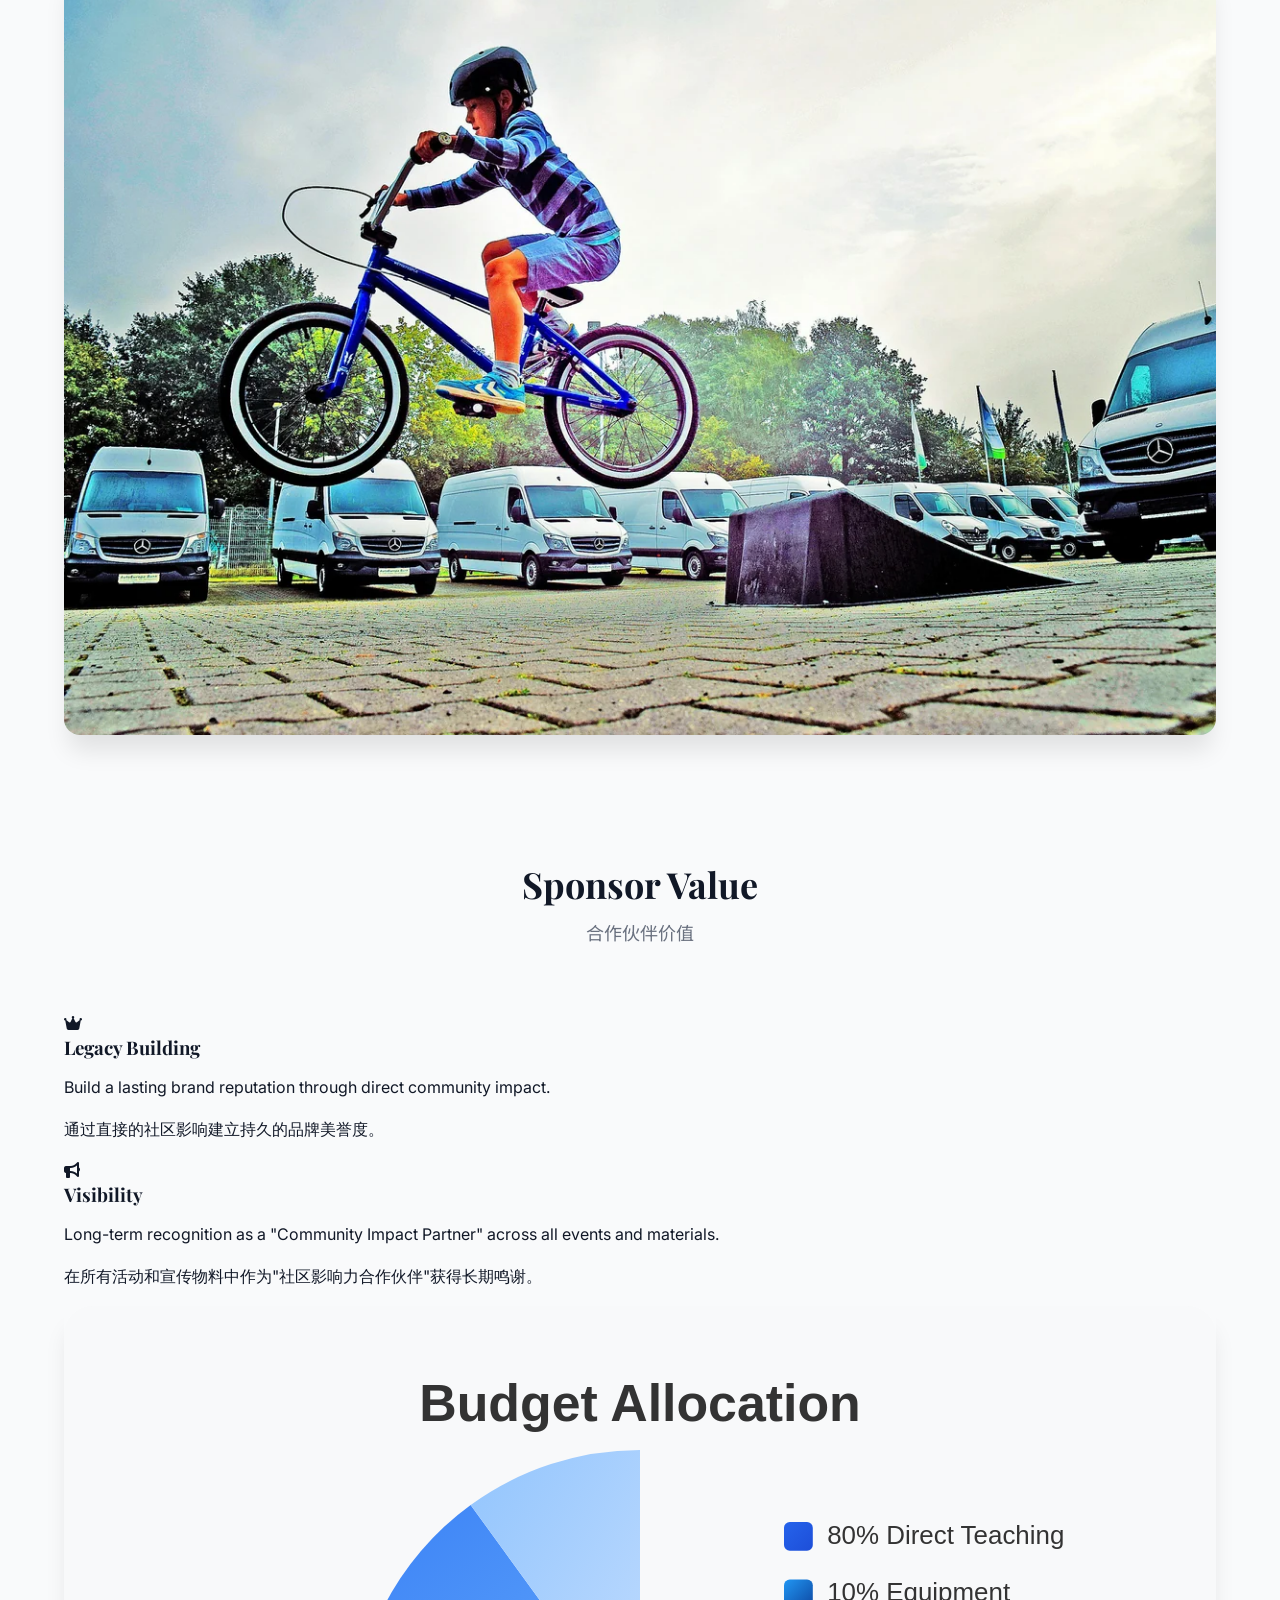
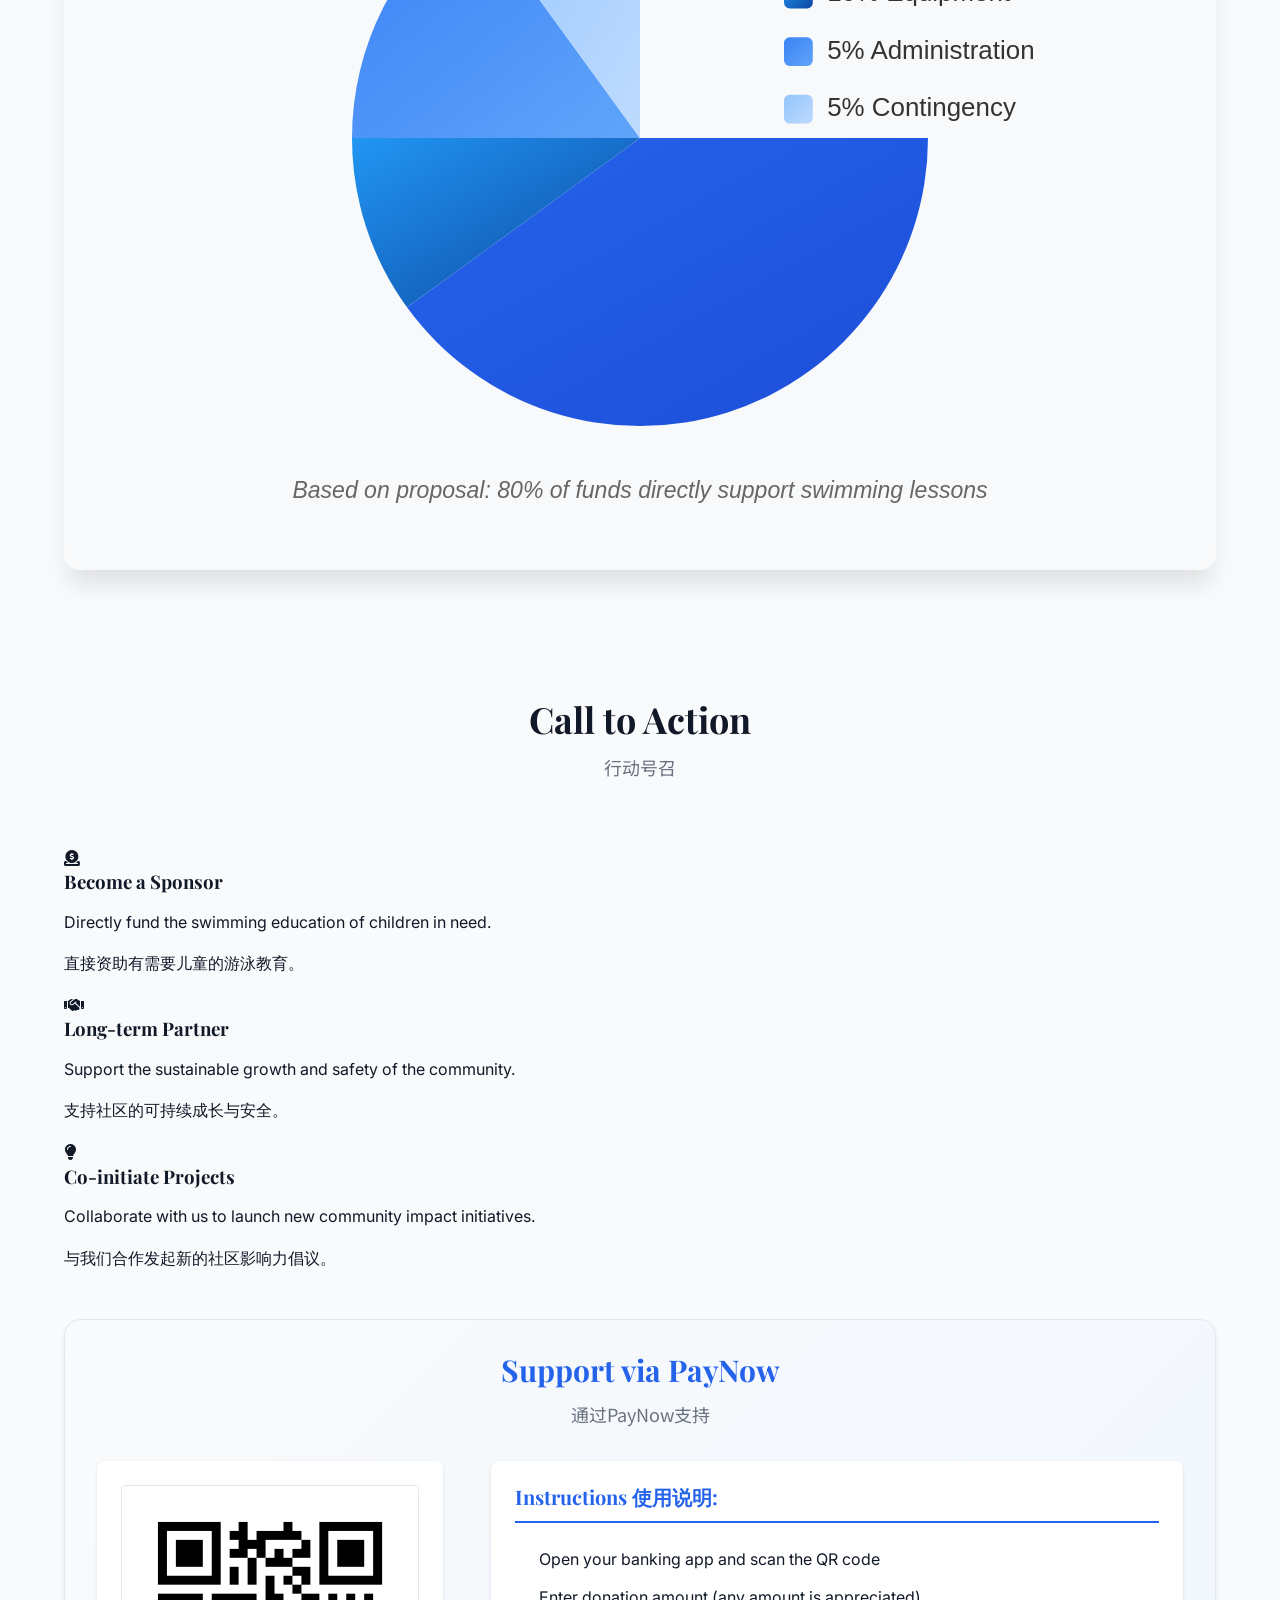
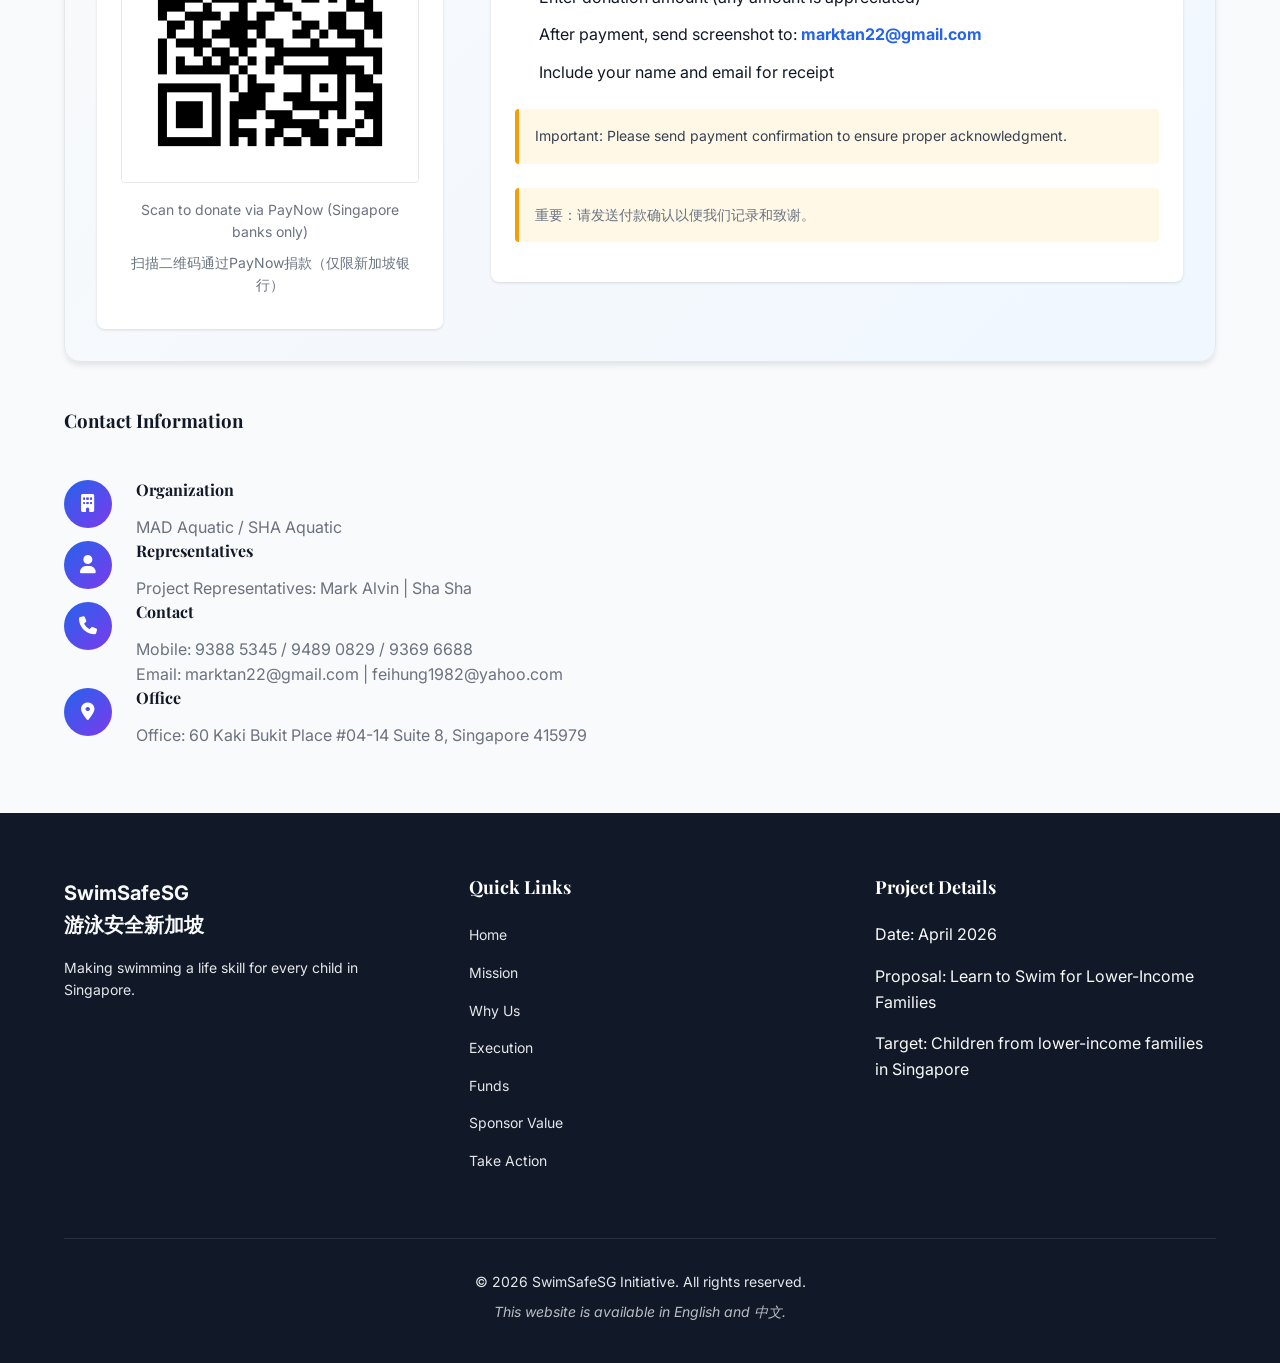
==== commit d7755eba: "🚀 全面优化: WebP图片 (13MB→0.9MB, -93%) + SEO标签 + 性能预加载 + sitemap/robots 图片替换: - Hero 4幅: 你的4张游泳照片 + 保留1张原" ====
--- a/index.html
+++ b/index.html
@@ -1,5 +1,5 @@
 <!DOCTYPE html>
-<html lang="en" dir="ltr">
+<html lang="en-SG" dir="ltr">
 <head>
     <meta charset="UTF-8">
     <meta name="viewport" content="width=device-width, initial-scale=1.0">
@@ -11,6 +11,32 @@
     <link rel="preconnect" href="https://fonts.gstatic.com" crossorigin>
     <link href="https://fonts.googleapis.com/css2?family=Playfair+Display:ital,wght@0,400;0,700;1,400&family=Inter:wght@300;400;500;600;700&family=Noto+Sans+SC:wght@300;400;500;700&display=swap" rel="stylesheet">
     <link rel="icon" type="image/svg+xml" href="assets/images/favicon.svg">
+
+    <!-- SEO -->
+    <meta name="robots" content="index, follow">
+    <link rel="canonical" href="https://sinzhanghui-creator.github.io/swim-program-website/">
+    
+    <!-- Open Graph / Facebook -->
+    <meta property="og:type" content="website">
+    <meta property="og:url" content="https://sinzhanghui-creator.github.io/swim-program-website/">
+    <meta property="og:title" content="Learn to Swim for Lower-Income Families | SwimSafeSG">
+    <meta property="og:description" content="Turning a life-saving skill into a standard, not a luxury. 让游泳这项保命技能成为标配，而非奢侈品。">
+    <meta property="og:image" content="https://sinzhanghui-creator.github.io/swim-program-website/assets/images/photos/new_hero1.webp">
+    <meta property="og:image:width" content="800">
+    <meta property="og:image:height" content="800">
+    <meta property="og:site_name" content="SwimSafeSG">
+    <meta property="og:locale" content="en_SG">
+    
+    <!-- Twitter Card -->
+    <meta name="twitter:card" content="summary_large_image">
+    <meta name="twitter:title" content="Learn to Swim for Lower-Income Families | SwimSafeSG">
+    <meta name="twitter:description" content="Turning a life-saving skill into a standard, not a luxury.">
+    <meta name="twitter:image" content="https://sinzhanghui-creator.github.io/swim-program-website/assets/images/photos/new_hero1.webp">
+    
+    <!-- Performance -->
+    <link rel="preload" as="image" href="assets/images/photos/new_hero1.webp" type="image/webp">
+    <link rel="preload" as="image" href="assets/images/photos/new_hero2.webp" type="image/webp">
+
 </head>
 <body>
     <!-- Language Toggle -->
@@ -58,16 +84,16 @@
             <div class="hero-visual">
                 <div class="image-grid">
                     <div class="img-box img-1">
-                        <img src="assets/images/photos/img1.jpg" alt="Children swimming safely in pool" class="hero-image" loading="lazy">
+                        <img src="assets/images/photos/new_hero1.webp" alt="Children swimming safely in pool" class="hero-image" loading="lazy">
                     </div>
                     <div class="img-box img-2">
-                        <img src="assets/images/photos/img2.jpg" alt="Children learning to swim with instructor" class="hero-image" loading="lazy">
+                        <img src="assets/images/photos/new_hero2.webp" alt="Children learning to swim with instructor" class="hero-image" loading="lazy">
                     </div>
                     <div class="img-box img-3">
-                        <img src="assets/images/photos/img3.jpg" alt="Community water safety education" class="hero-image" loading="lazy">
+                        <img src="assets/images/photos/hero_img3.webp" alt="Community water safety education" class="hero-image" loading="lazy">
                     </div>
                     <div class="img-box img-4">
-                        <img src="assets/images/photos/img4.jpg" alt="Community partnership for swim program" class="hero-image" loading="lazy">
+                        <img src="assets/images/photos/new_hero3.webp" alt="Community partnership for swim program" class="hero-image" loading="lazy">
                     </div>
                 </div>
             </div>
@@ -122,7 +148,7 @@
                     </div>
                 </div>
                 <div class="mission-image">
-                    <img src="assets/images/photos/img5.jpg" alt="Water safety education materials" class="feature-image" loading="lazy">
+                    <img src="assets/images/photos/new_teaching.webp" alt="Water safety education materials" class="feature-image" loading="lazy">
                 </div>
             </div>
         </div>
@@ -185,7 +211,7 @@
                     </div>
                 </div>
                 <div class="execution-visual">
-                    <img src="assets/images/photos/img6.jpg" alt="Program timeline and schedule" class="feature-image" loading="lazy">
+                    <img src="assets/images/photos/execution.webp" alt="Program timeline and schedule" class="feature-image" loading="lazy">
                 </div>
             </div>
         </div>
@@ -232,7 +258,7 @@
                     </div>
                 </div>
                 <div class="funds-visual">
-                    <img src="assets/images/photos/img7.jpg" alt="Program budget allocation chart" class="feature-image" loading="lazy">
+                    <img src="assets/images/photos/mission.webp" alt="Program budget allocation chart" class="feature-image" loading="lazy">
                 </div>
             </div>
         </div>
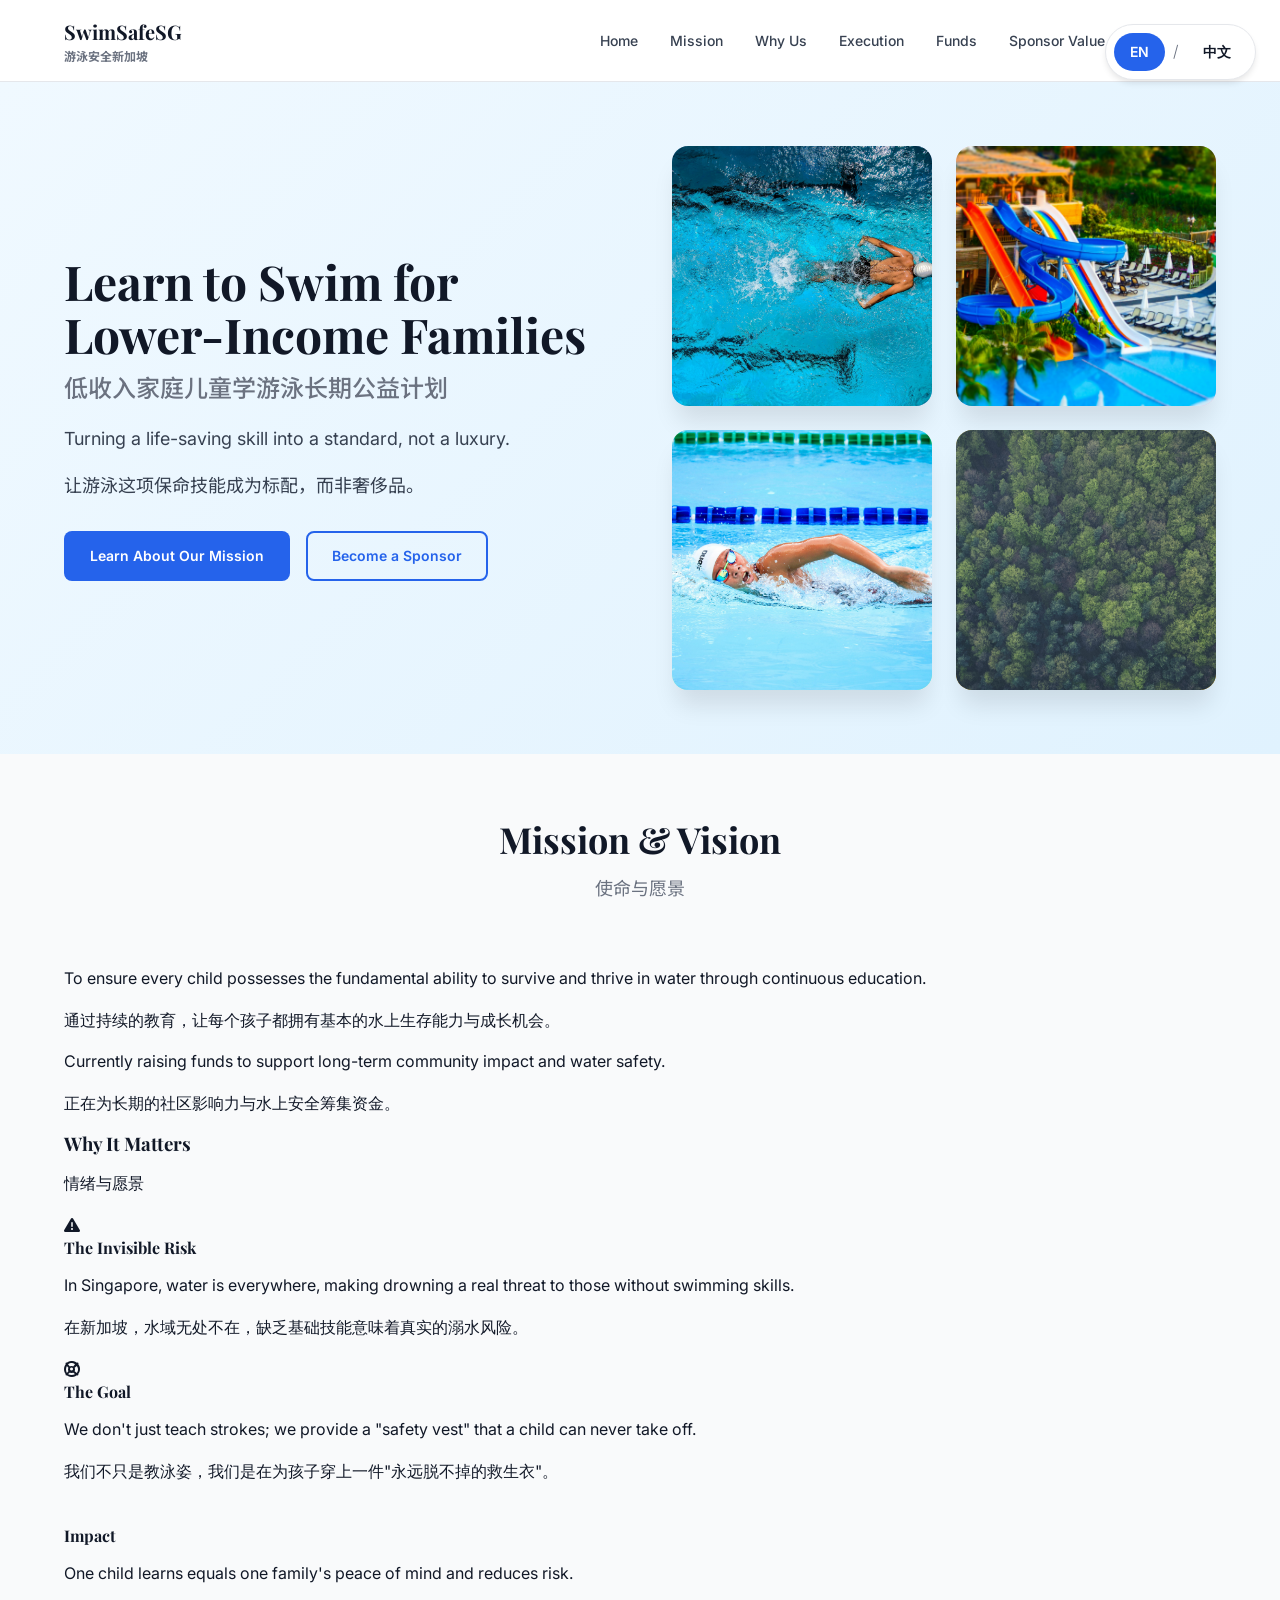
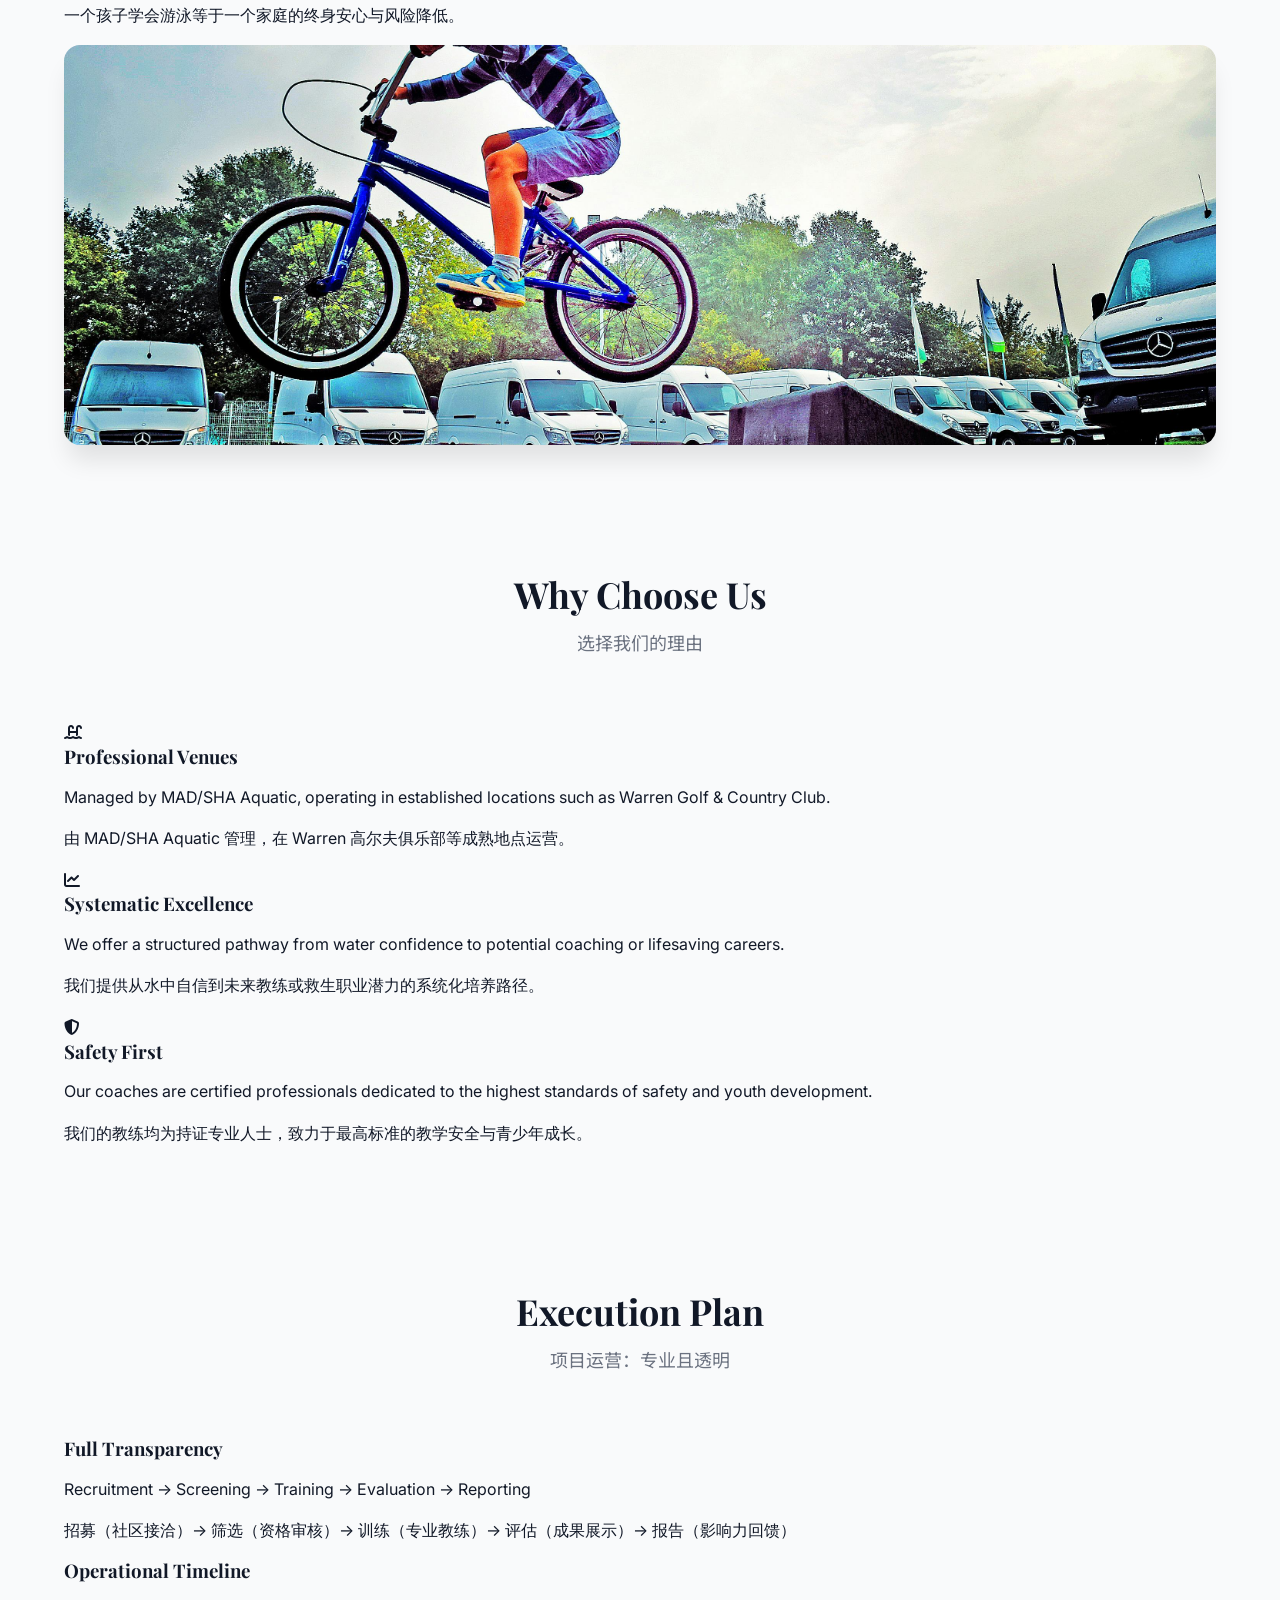
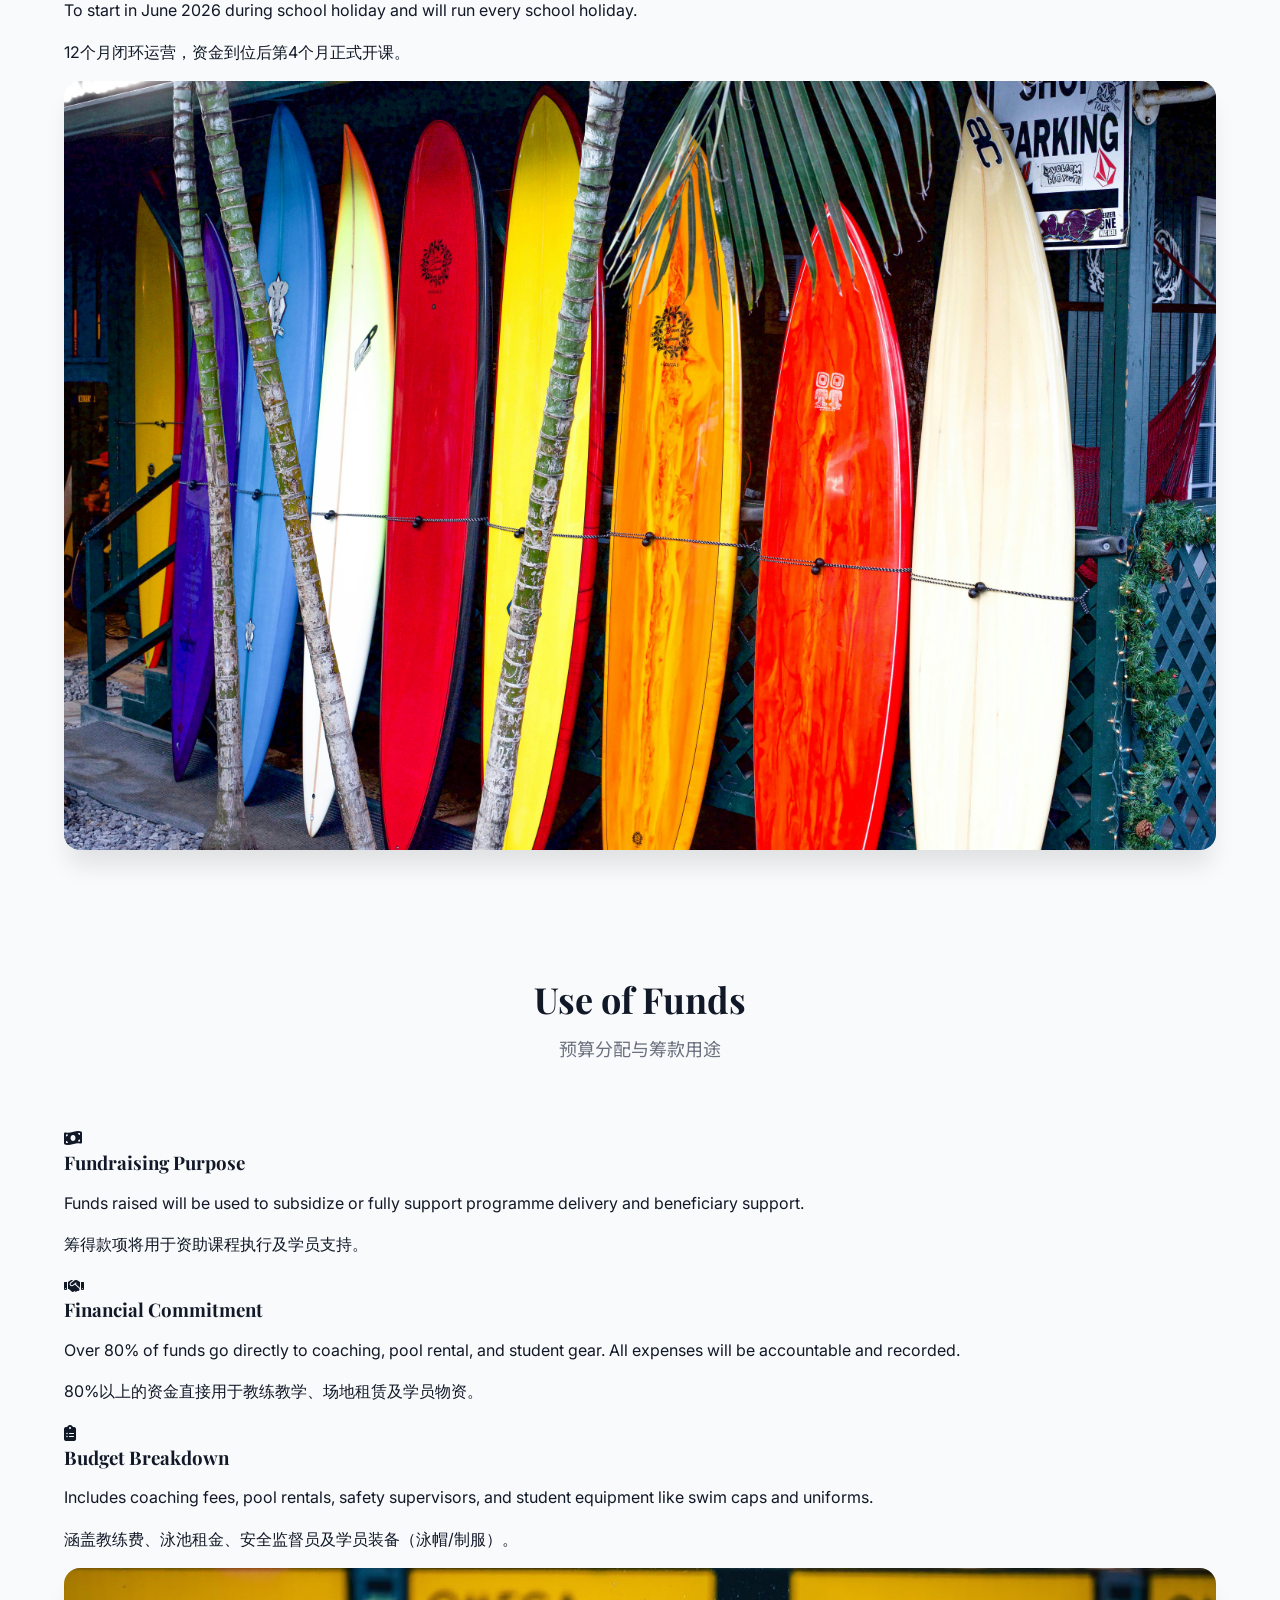
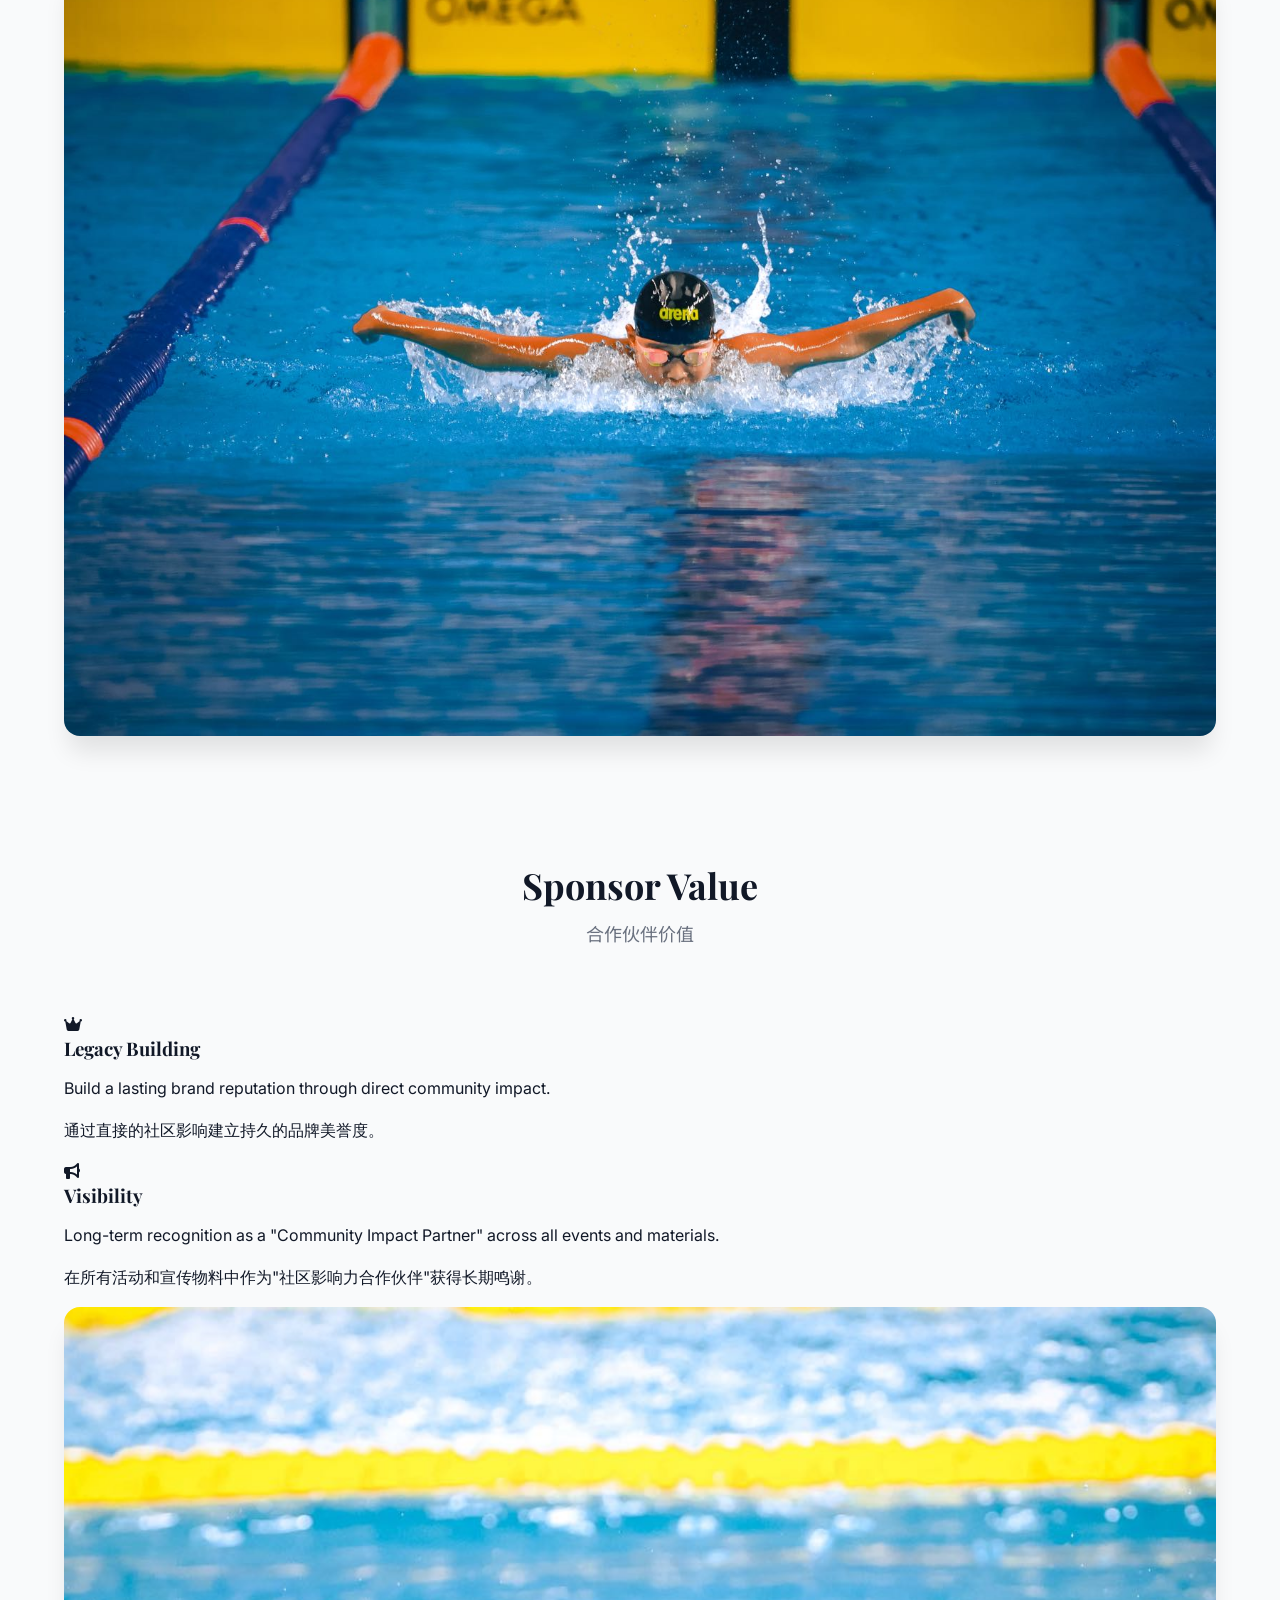
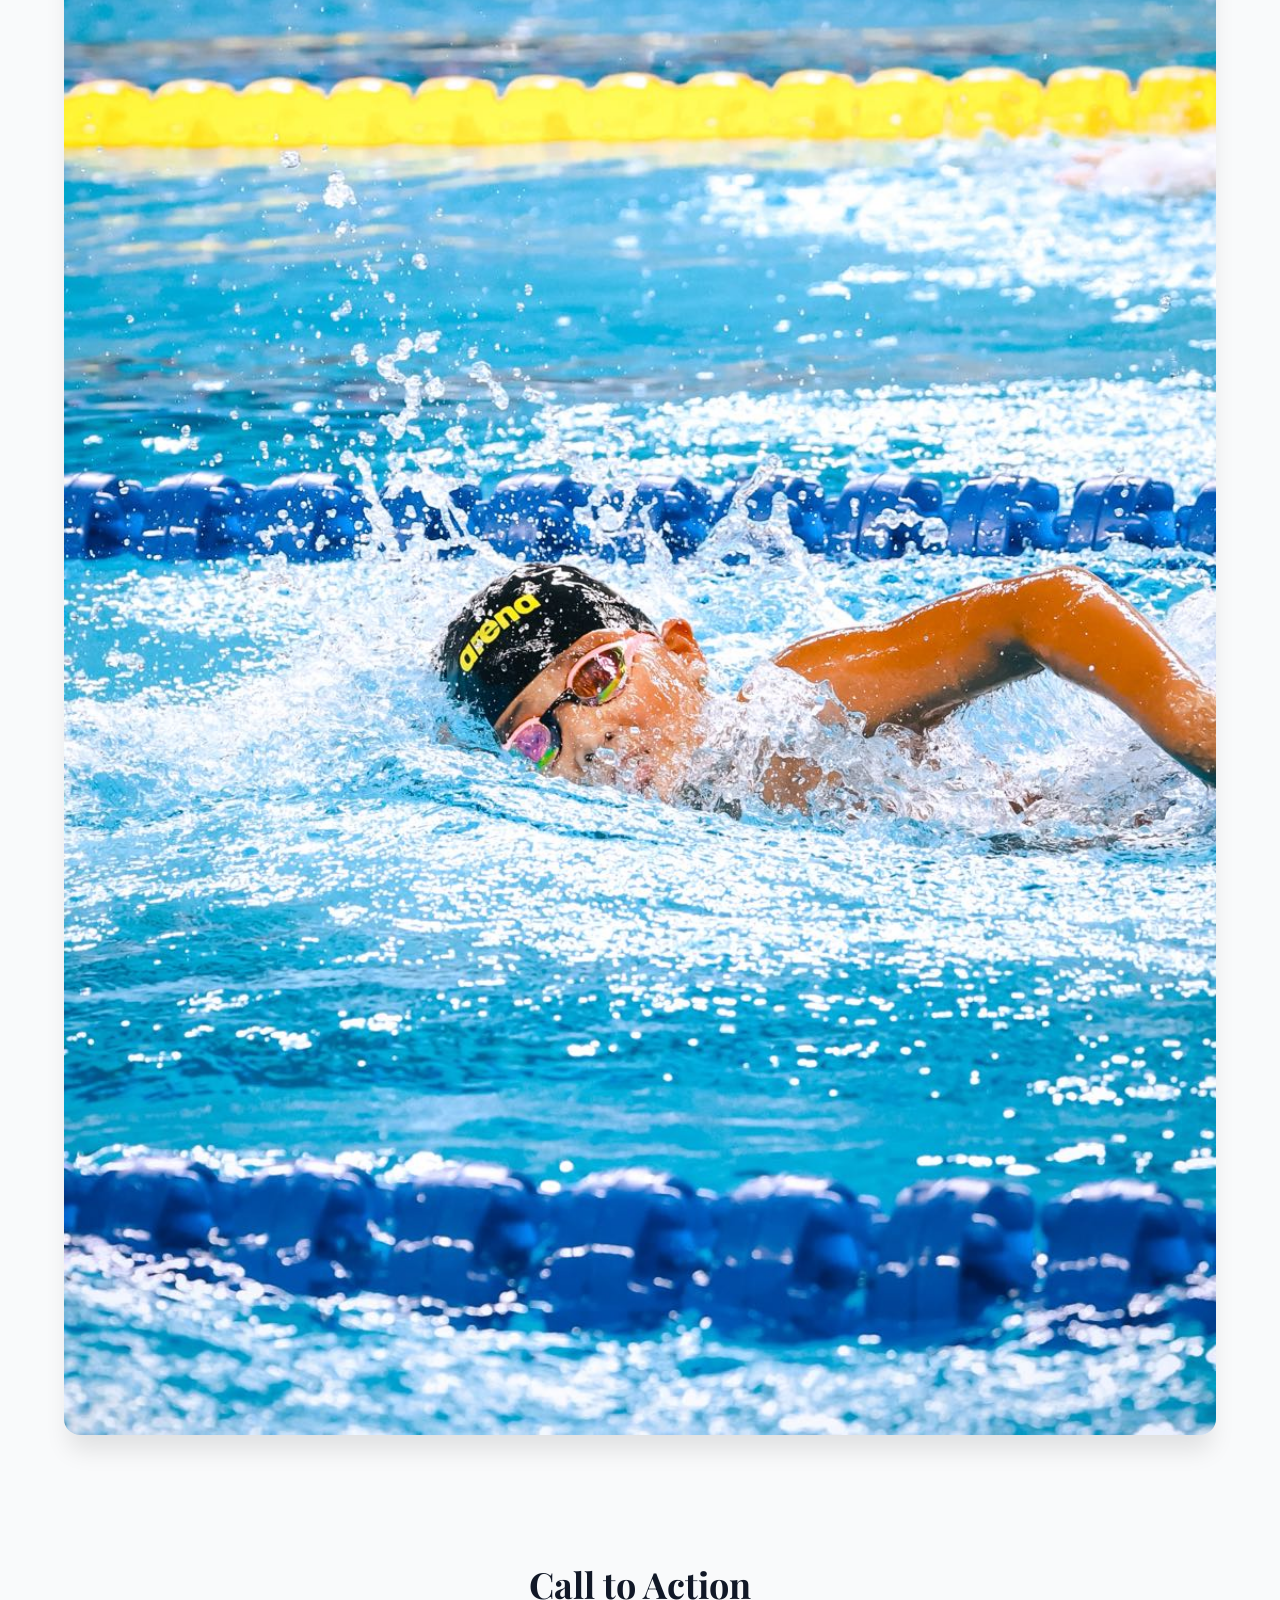
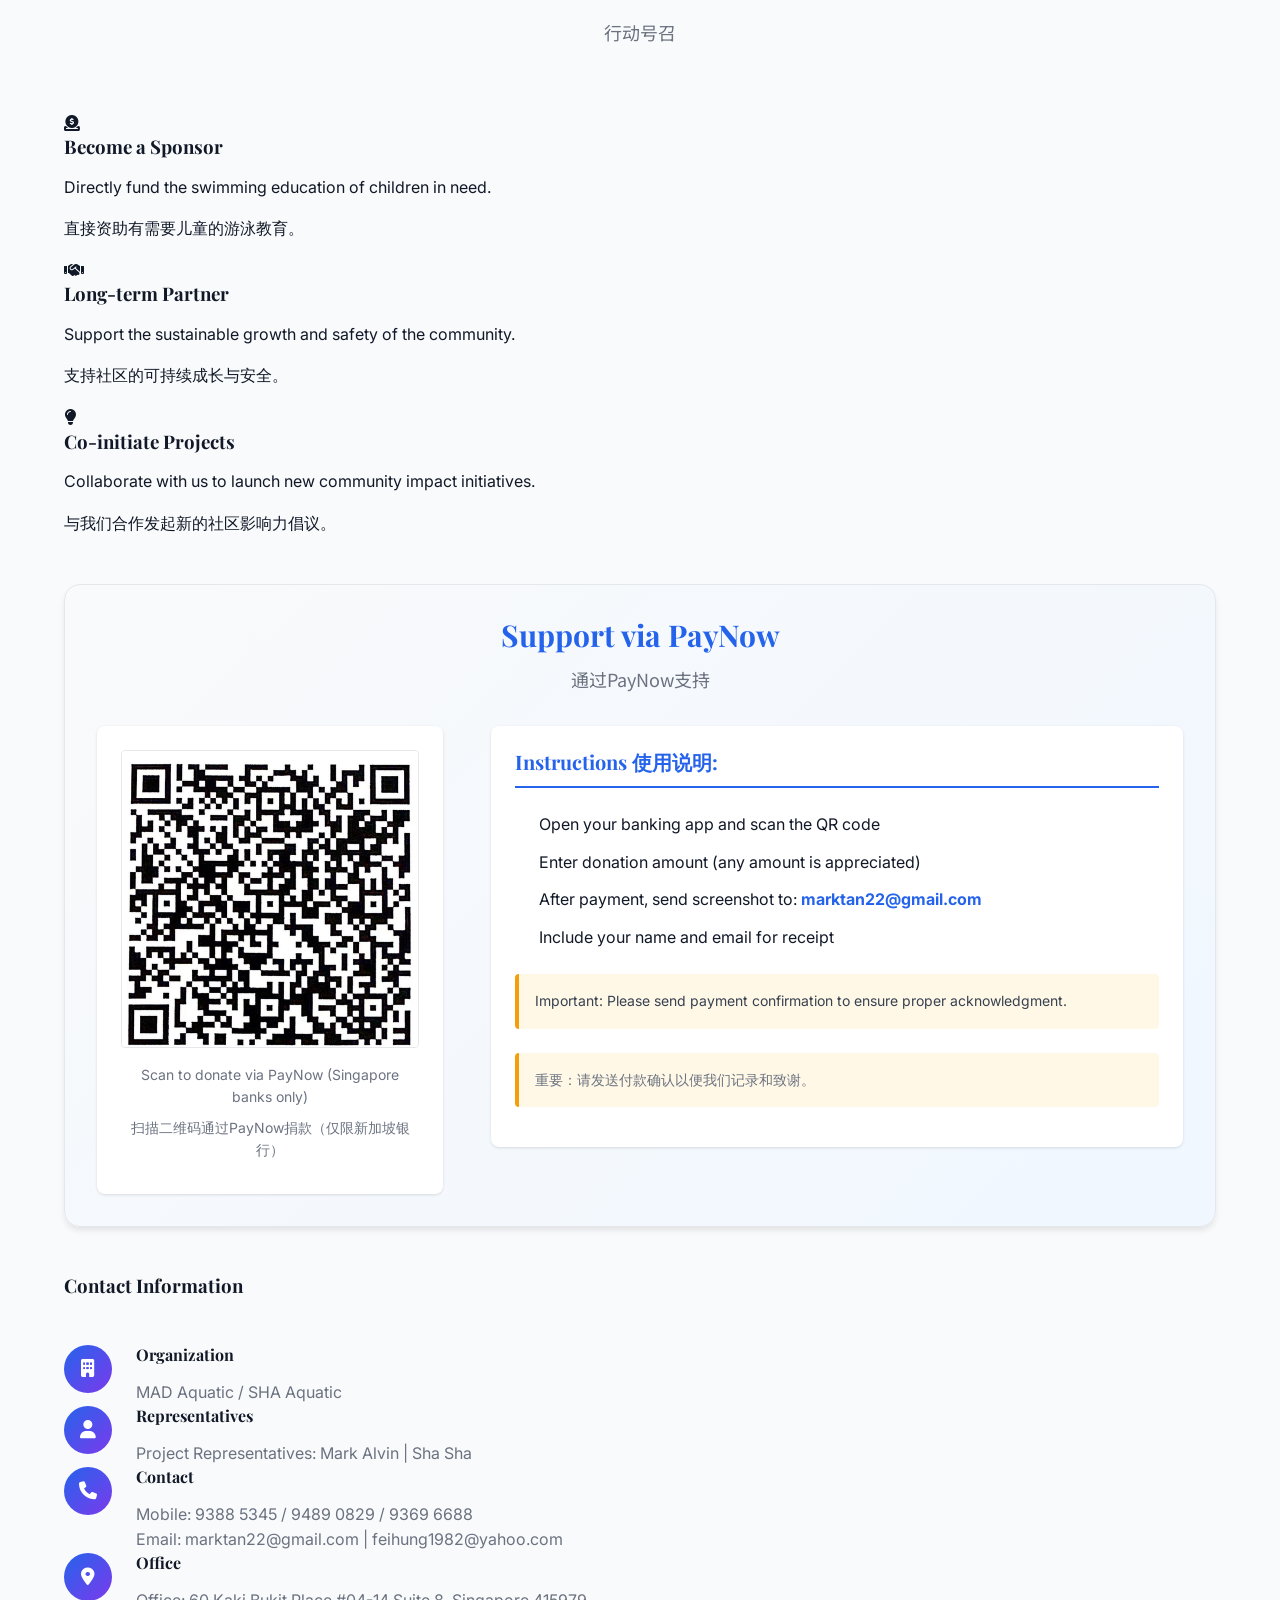
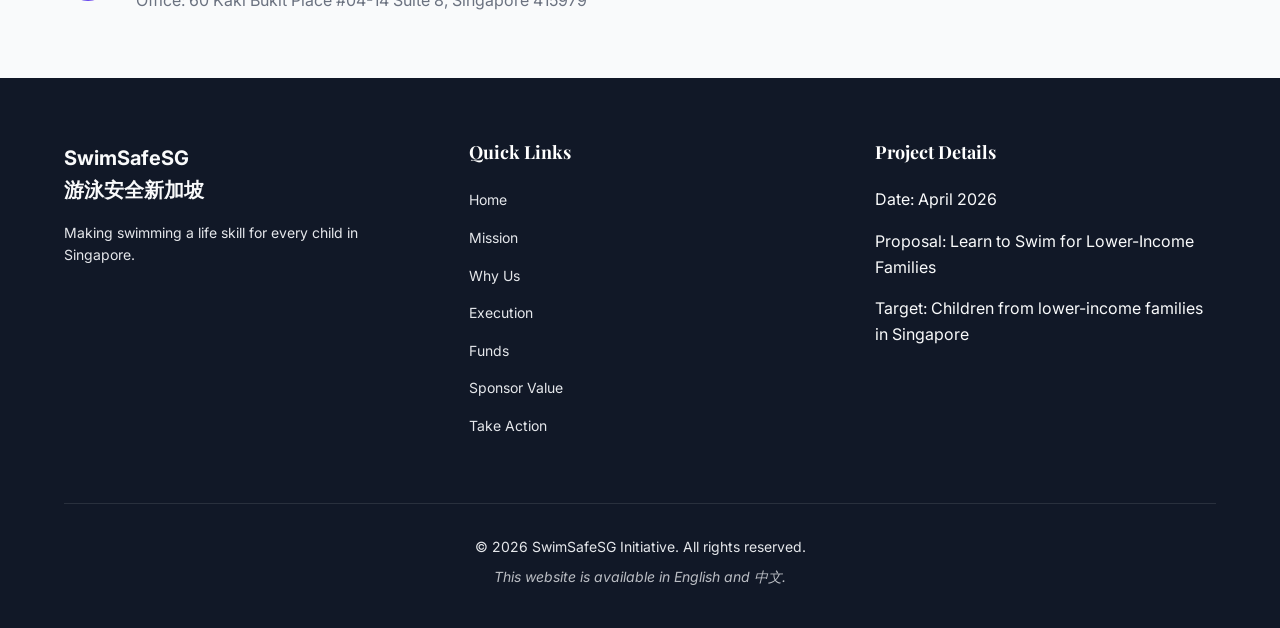
==== commit 00acdace: "替换img7和img8为游泳主题图片" ====
--- a/index.html
+++ b/index.html
@@ -1,5 +1,5 @@
 <!DOCTYPE html>
-<html lang="en-SG" dir="ltr">
+<html lang="en" dir="ltr">
 <head>
     <meta charset="UTF-8">
     <meta name="viewport" content="width=device-width, initial-scale=1.0">
@@ -11,32 +11,6 @@
     <link rel="preconnect" href="https://fonts.gstatic.com" crossorigin>
     <link href="https://fonts.googleapis.com/css2?family=Playfair+Display:ital,wght@0,400;0,700;1,400&family=Inter:wght@300;400;500;600;700&family=Noto+Sans+SC:wght@300;400;500;700&display=swap" rel="stylesheet">
     <link rel="icon" type="image/svg+xml" href="assets/images/favicon.svg">
-
-    <!-- SEO -->
-    <meta name="robots" content="index, follow">
-    <link rel="canonical" href="https://sinzhanghui-creator.github.io/swim-program-website/">
-    
-    <!-- Open Graph / Facebook -->
-    <meta property="og:type" content="website">
-    <meta property="og:url" content="https://sinzhanghui-creator.github.io/swim-program-website/">
-    <meta property="og:title" content="Learn to Swim for Lower-Income Families | SwimSafeSG">
-    <meta property="og:description" content="Turning a life-saving skill into a standard, not a luxury. 让游泳这项保命技能成为标配，而非奢侈品。">
-    <meta property="og:image" content="https://sinzhanghui-creator.github.io/swim-program-website/assets/images/photos/new_hero1.webp">
-    <meta property="og:image:width" content="800">
-    <meta property="og:image:height" content="800">
-    <meta property="og:site_name" content="SwimSafeSG">
-    <meta property="og:locale" content="en_SG">
-    
-    <!-- Twitter Card -->
-    <meta name="twitter:card" content="summary_large_image">
-    <meta name="twitter:title" content="Learn to Swim for Lower-Income Families | SwimSafeSG">
-    <meta name="twitter:description" content="Turning a life-saving skill into a standard, not a luxury.">
-    <meta name="twitter:image" content="https://sinzhanghui-creator.github.io/swim-program-website/assets/images/photos/new_hero1.webp">
-    
-    <!-- Performance -->
-    <link rel="preload" as="image" href="assets/images/photos/new_hero1.webp" type="image/webp">
-    <link rel="preload" as="image" href="assets/images/photos/new_hero2.webp" type="image/webp">
-
 </head>
 <body>
     <!-- Language Toggle -->
@@ -84,16 +58,16 @@
             <div class="hero-visual">
                 <div class="image-grid">
                     <div class="img-box img-1">
-                        <img src="assets/images/photos/new_hero1.webp" alt="Children swimming safely in pool" class="hero-image" loading="lazy">
+                        <img src="assets/images/photos/img1.jpg" alt="Children swimming safely in pool" class="hero-image" loading="lazy">
                     </div>
                     <div class="img-box img-2">
-                        <img src="assets/images/photos/new_hero2.webp" alt="Children learning to swim with instructor" class="hero-image" loading="lazy">
+                        <img src="assets/images/photos/img2.jpg" alt="Children learning to swim with instructor" class="hero-image" loading="lazy">
                     </div>
                     <div class="img-box img-3">
-                        <img src="assets/images/photos/hero_img3.webp" alt="Community water safety education" class="hero-image" loading="lazy">
+                        <img src="assets/images/photos/img3.jpg" alt="Community water safety education" class="hero-image" loading="lazy">
                     </div>
                     <div class="img-box img-4">
-                        <img src="assets/images/photos/new_hero3.webp" alt="Community partnership for swim program" class="hero-image" loading="lazy">
+                        <img src="assets/images/photos/img4.jpg" alt="Community partnership for swim program" class="hero-image" loading="lazy">
                     </div>
                 </div>
             </div>
@@ -148,7 +122,7 @@
                     </div>
                 </div>
                 <div class="mission-image">
-                    <img src="assets/images/photos/new_teaching.webp" alt="Water safety education materials" class="feature-image" loading="lazy">
+                    <img src="assets/images/photos/img5.jpg" alt="Water safety education materials" class="feature-image" loading="lazy">
                 </div>
             </div>
         </div>
@@ -211,7 +185,7 @@
                     </div>
                 </div>
                 <div class="execution-visual">
-                    <img src="assets/images/photos/execution.webp" alt="Program timeline and schedule" class="feature-image" loading="lazy">
+                    <img src="assets/images/photos/img6.jpg" alt="Program timeline and schedule" class="feature-image" loading="lazy">
                 </div>
             </div>
         </div>
@@ -258,7 +232,7 @@
                     </div>
                 </div>
                 <div class="funds-visual">
-                    <img src="assets/images/photos/mission.webp" alt="Program budget allocation chart" class="feature-image" loading="lazy">
+                    <img src="assets/images/photos/img7.jpg" alt="Program budget allocation chart" class="feature-image" loading="lazy">
                 </div>
             </div>
         </div>
@@ -295,7 +269,7 @@
                     </div>
                 </div>
                 <div class="sponsor-visual">
-                    <img src="assets/images/photos/img8.svg" alt="Sponsor recognition and benefits" class="feature-image" loading="lazy">
+                    <img src="assets/images/photos/img8.jpg" alt="Sponsor recognition and benefits" class="feature-image" loading="lazy">
                 </div>
             </div>
         </div>
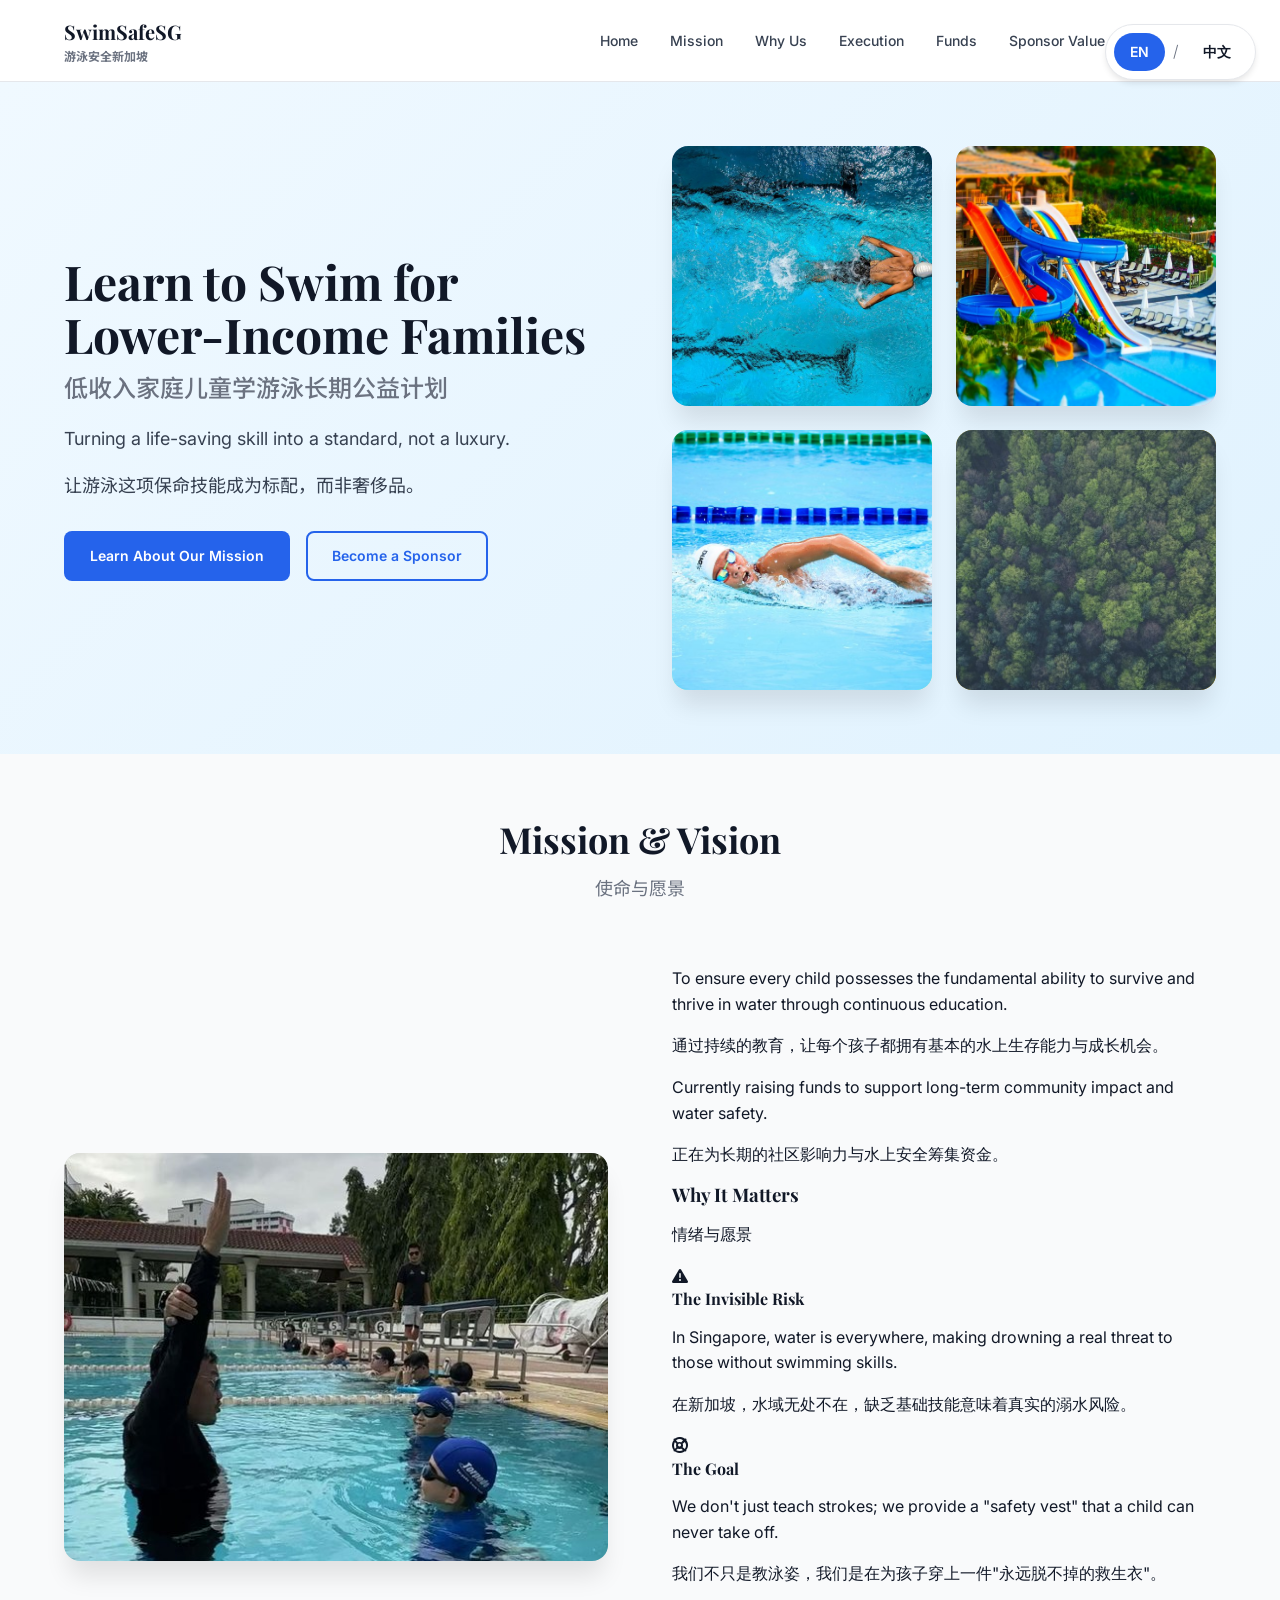
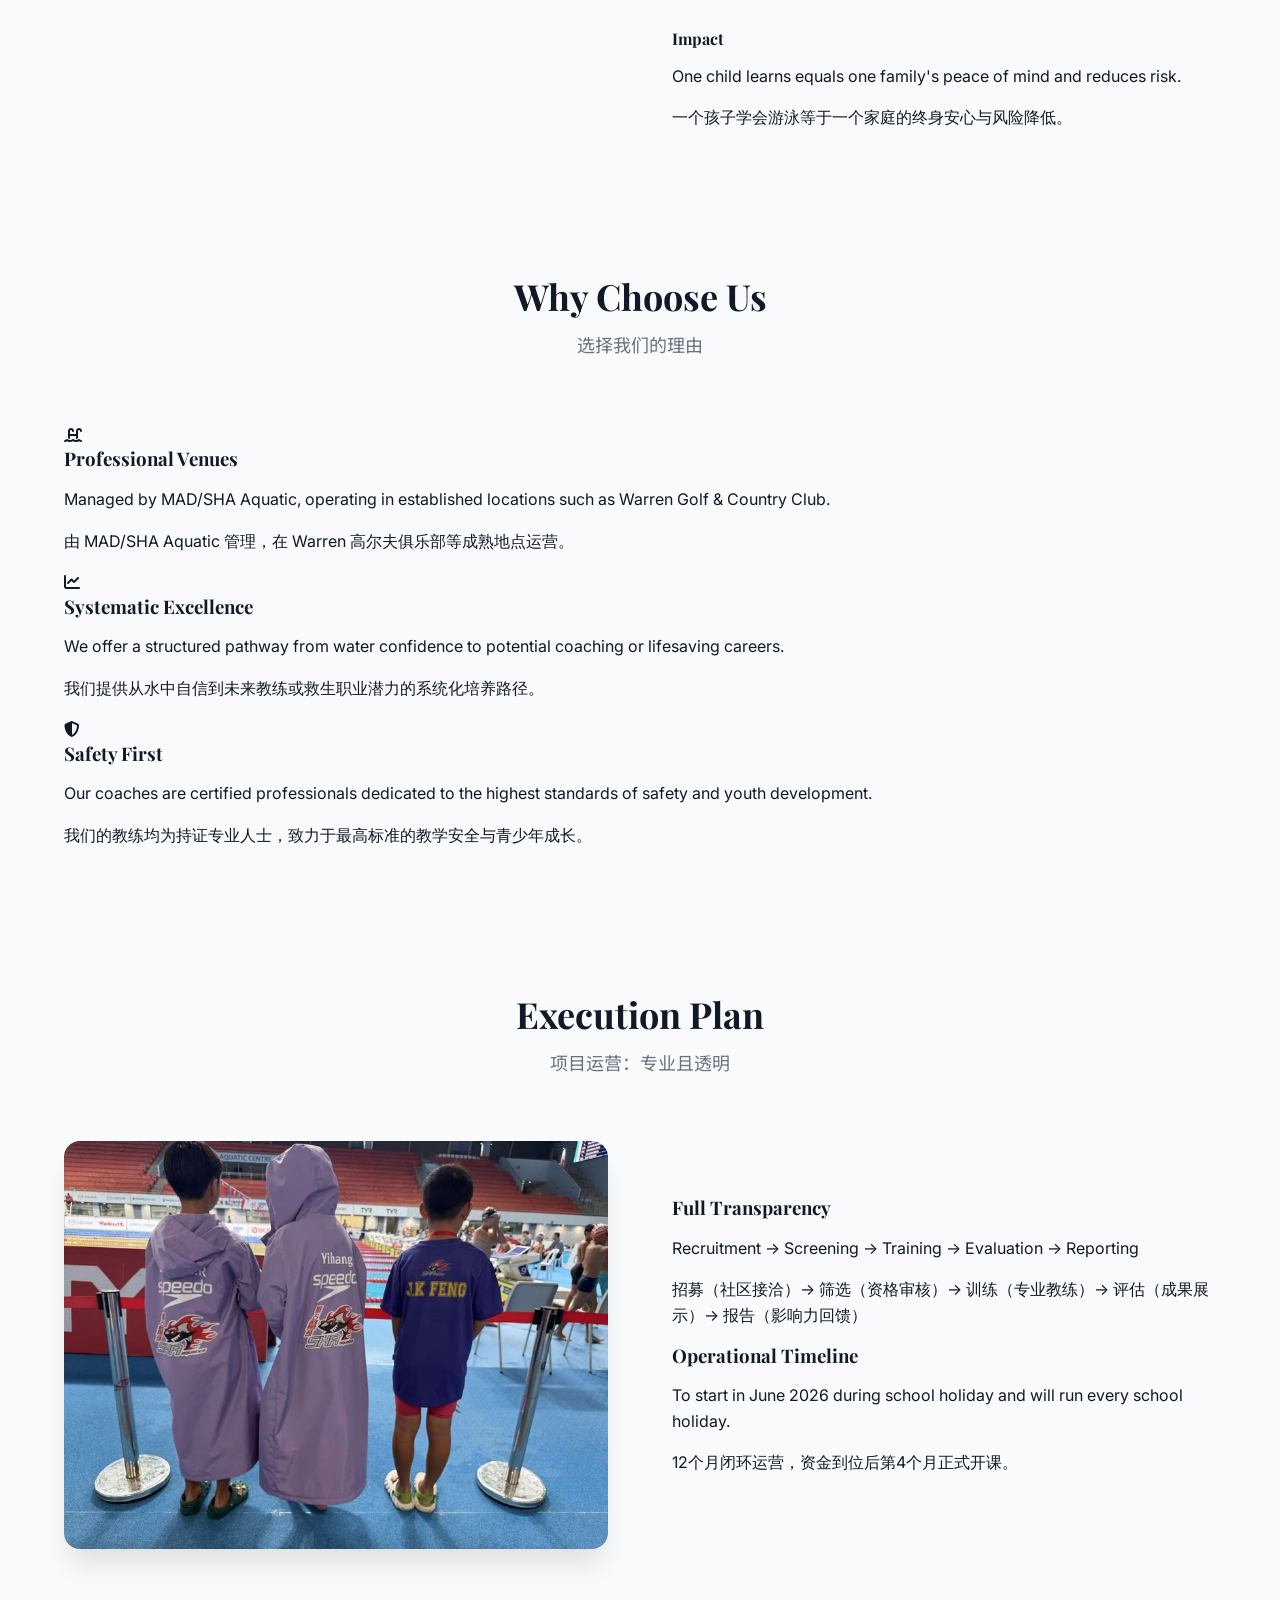
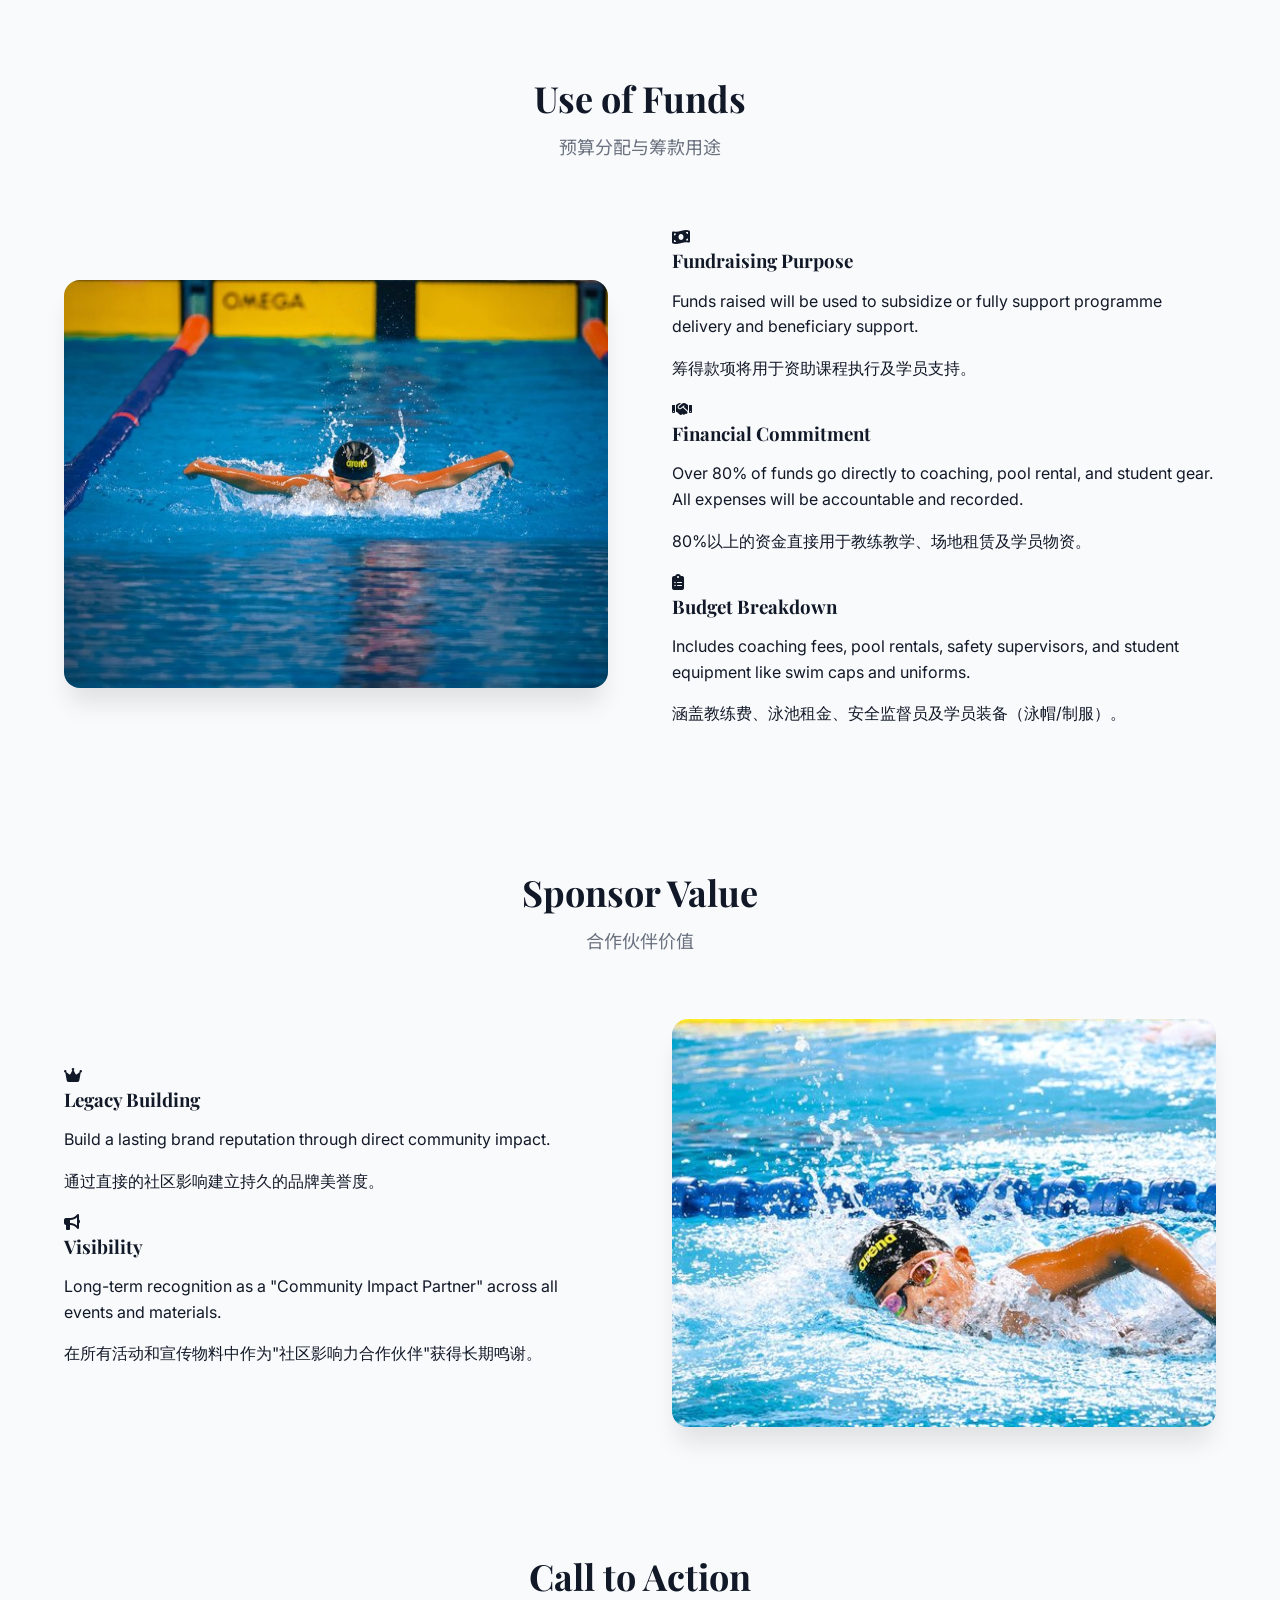
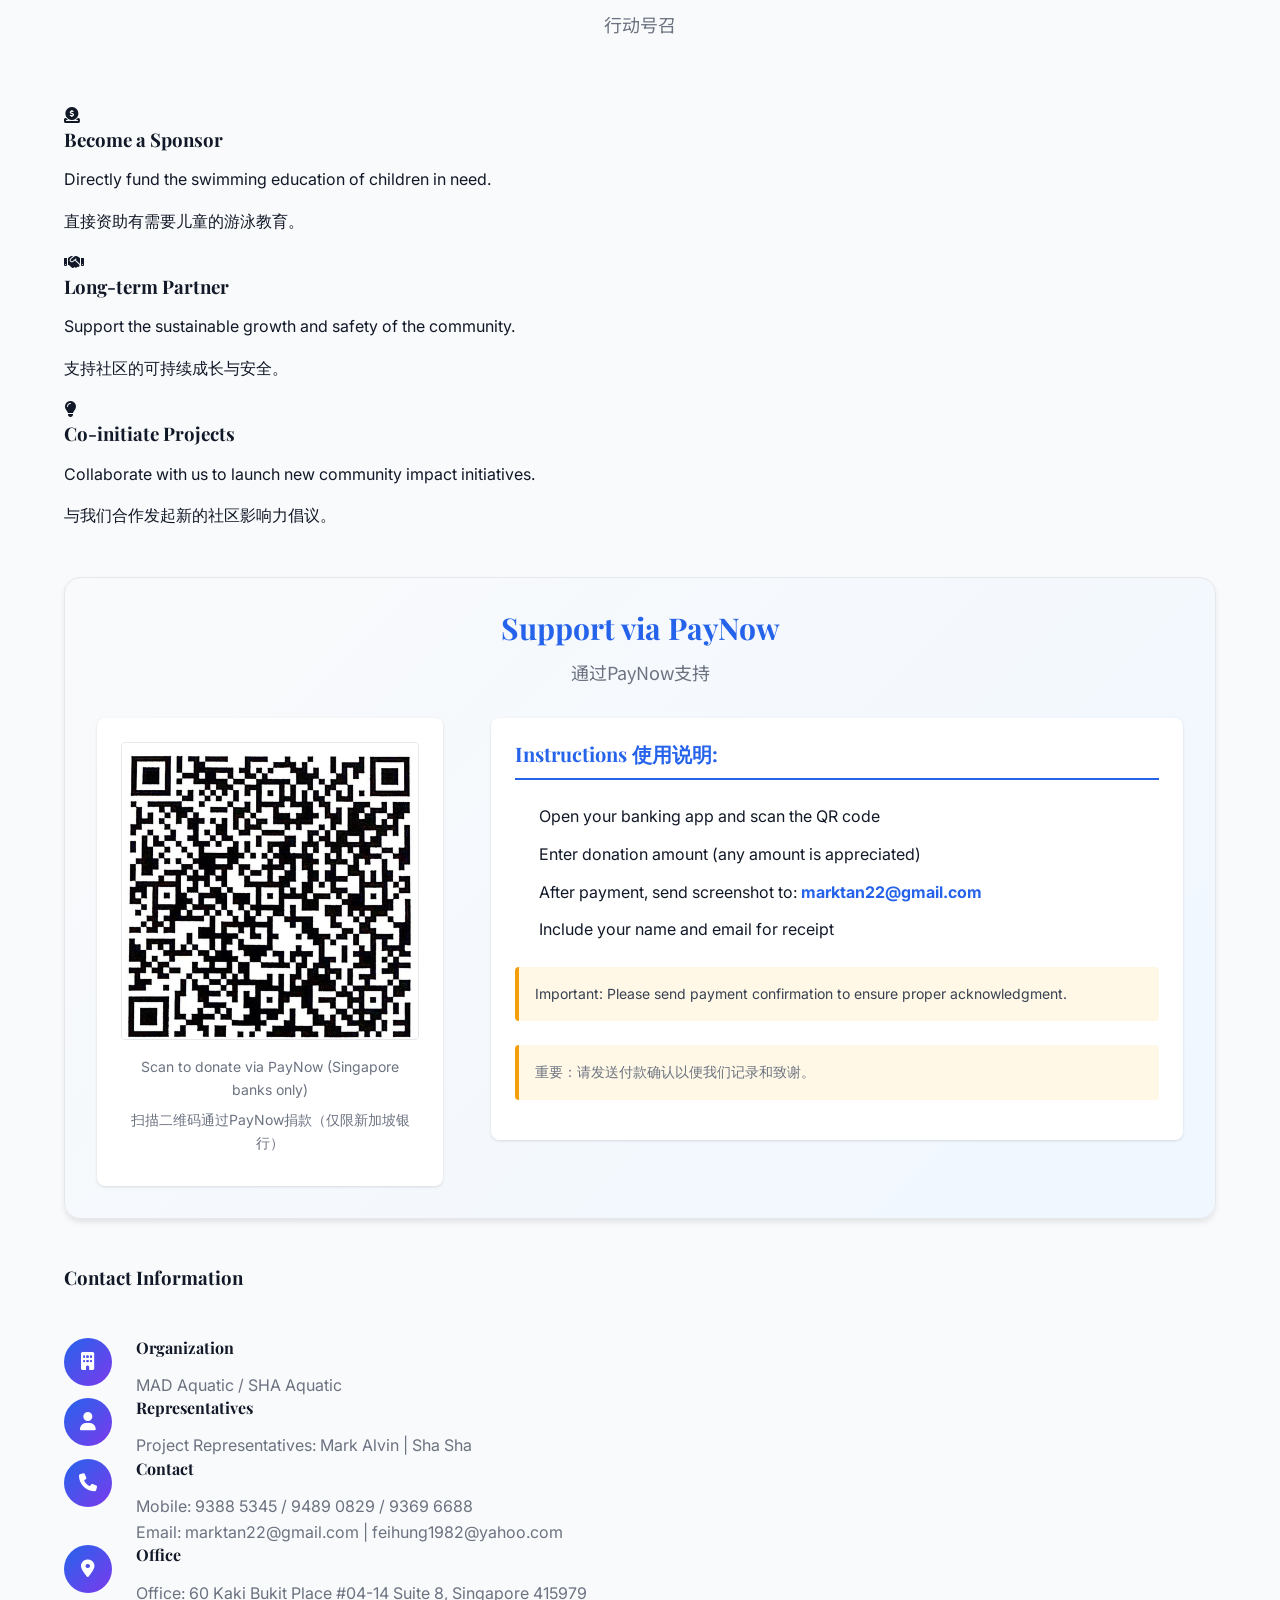
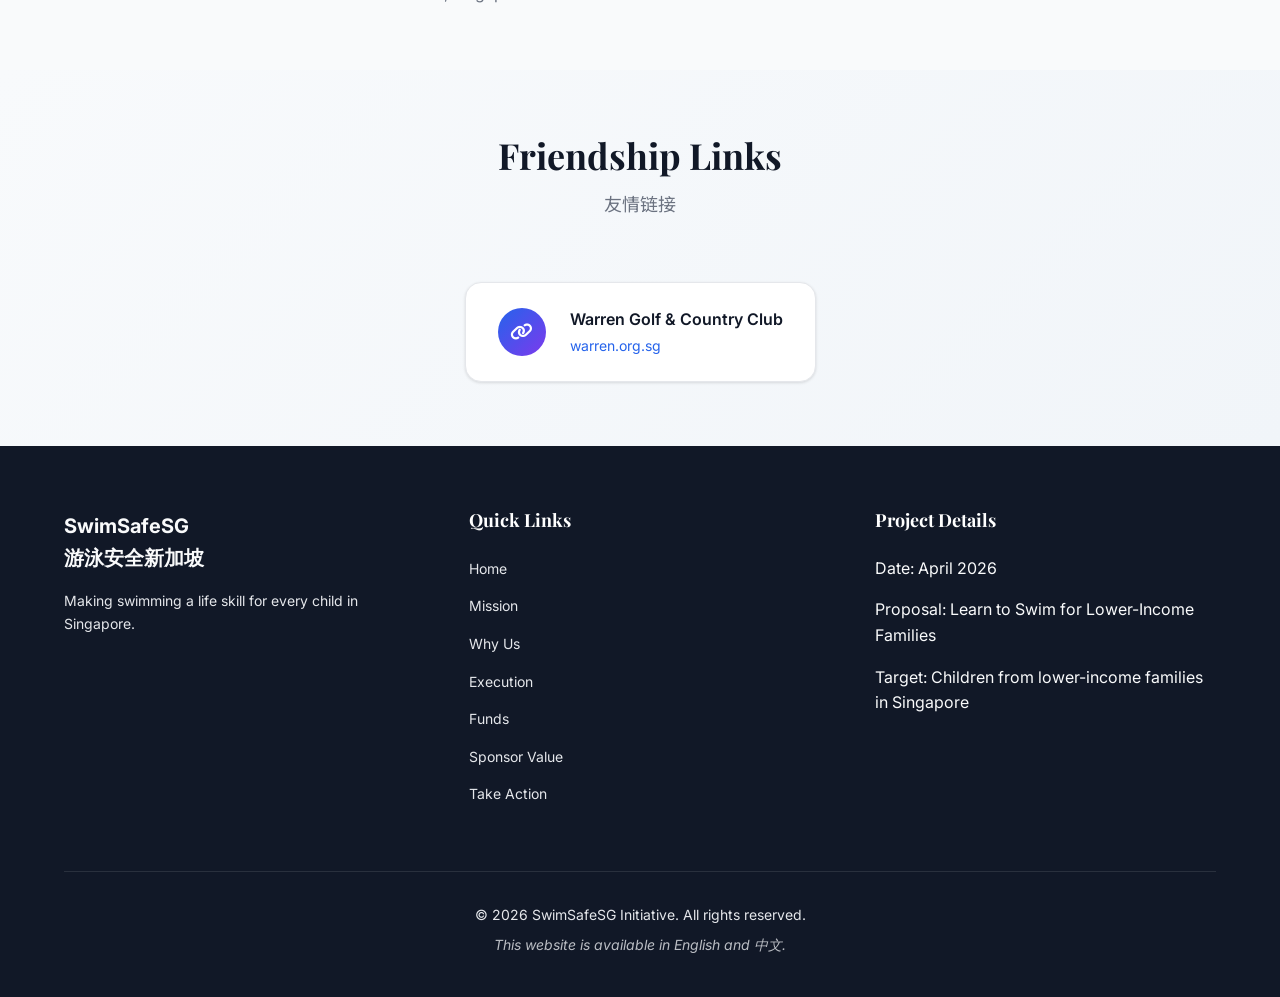
==== commit f557da79: "增加友情链接模块（Warren Golf & Country Club）" ====
--- a/index.html
+++ b/index.html
@@ -374,6 +374,27 @@
         </div>
     </section>
 
+    <!-- Friends Section -->
+    <section id="friends" class="section friends">
+        <div class="container">
+            <div class="section-header">
+                <h2 class="section-title" data-key="friends.title">Friendship Links</h2>
+                <p class="section-subtitle" data-key="friends.subtitle">友情链接</p>
+            </div>
+            <div class="friends-content">
+                <a href="https://warren.org.sg/" target="_blank" rel="noopener noreferrer" class="friend-card">
+                    <div class="friend-icon">
+                        <i class="fas fa-link"></i>
+                    </div>
+                    <div class="friend-info">
+                        <span class="friend-name">Warren Golf & Country Club</span>
+                        <span class="friend-url">warren.org.sg</span>
+                    </div>
+                </a>
+            </div>
+        </div>
+    </section>
+
     <!-- Footer -->
     <footer class="footer">
         <div class="container">
--- a/assets/css/style.css
+++ b/assets/css/style.css
@@ -374,21 +374,34 @@
     display: block;
 }
 
-/* Feature images */
+/* ===== Feature Images Unified ===== */
 .feature-image {
     width: 100%;
-    height: auto;
+    height: 100%;
+    object-fit: cover;
+    display: block;
+}
+
+.mission-image,
+.execution-visual,
+.funds-visual,
+.sponsor-visual {
+    width: 100%;
+    aspect-ratio: 4/3;
+    overflow: hidden;
     border-radius: var(--radius-lg);
     box-shadow: var(--shadow-xl);
-    display: block;
-}
-
-.mission-image .feature-image,
-.whyus-image .feature-image,
-.execution-image .feature-image,
-.funds-image .feature-image {
-    max-height: 400px;
-    object-fit: cover;
+    background: var(--color-gray-light);
+}
+
+/* Feature image hero-hover effect */
+.mission-image:hover,
+.execution-visual:hover,
+.funds-visual:hover,
+.sponsor-visual:hover {
+    transform: translateY(-4px);
+    box-shadow: var(--shadow-xl);
+    transition: transform var(--transition-base), box-shadow var(--transition-base);
 }
 
 .img-1 { background: linear-gradient(135deg, #c7d2fe, #a5b4fc); }
@@ -418,6 +431,23 @@
 
 .img-placeholder.large i {
     font-size: 4rem;
+}
+
+/* ===== Content + Image Grid Layouts ===== */
+.mission-content,
+.execution-content,
+.funds-content,
+.sponsor-content {
+    display: grid;
+    grid-template-columns: 1fr 1fr;
+    gap: var(--spacing-3xl);
+    align-items: center;
+}
+
+.mission-text,
+.execution-text,
+.funds-points {
+    order: 1;
 }
 
 /* ===== About Section ===== */
@@ -759,13 +789,25 @@
     
     .hero-container,
     .about-content,
-    .contact-content {
+    .contact-content,
+    .mission-content,
+    .execution-content,
+    .funds-content,
+    .sponsor-content {
         grid-template-columns: 1fr;
         gap: var(--spacing-2xl);
     }
     
     .hero-visual {
         order: -1;
+    }
+    
+    .mission-image,
+    .execution-visual,
+    .funds-visual,
+    .sponsor-visual {
+        order: -1;
+        max-height: 350px;
     }
     
     .image-grid {
@@ -810,6 +852,68 @@
     }
 }
 
+/* ===== Friends Section ===== */
+.friends {
+    background: linear-gradient(135deg, #f8fafc 0%, #f1f5f9 100%);
+}
+
+.friends-content {
+    display: flex;
+    justify-content: center;
+    gap: var(--spacing-xl);
+    flex-wrap: wrap;
+}
+
+.friend-card {
+    display: flex;
+    align-items: center;
+    gap: var(--spacing-lg);
+    padding: var(--spacing-lg) var(--spacing-xl);
+    background: white;
+    border-radius: var(--radius-lg);
+    border: 1px solid var(--color-gray-light);
+    box-shadow: var(--shadow-sm);
+    transition: all var(--transition-base);
+    min-width: 280px;
+    text-decoration: none;
+}
+
+.friend-card:hover {
+    transform: translateY(-4px);
+    box-shadow: var(--shadow-lg);
+    border-color: var(--color-primary);
+}
+
+.friend-icon {
+    width: 48px;
+    height: 48px;
+    border-radius: var(--radius-full);
+    background: linear-gradient(135deg, var(--color-primary), var(--color-secondary));
+    display: flex;
+    align-items: center;
+    justify-content: center;
+    color: white;
+    font-size: var(--font-size-lg);
+    flex-shrink: 0;
+}
+
+.friend-info {
+    display: flex;
+    flex-direction: column;
+}
+
+.friend-name {
+    font-weight: 600;
+    font-size: var(--font-size-base);
+    color: var(--color-dark);
+    margin-bottom: 2px;
+}
+
+.friend-url {
+    font-size: var(--font-size-sm);
+    color: var(--color-primary);
+}
+
 /* ===== Payment Section ===== */
 .payment-section {
     margin: var(--spacing-2xl) 0;
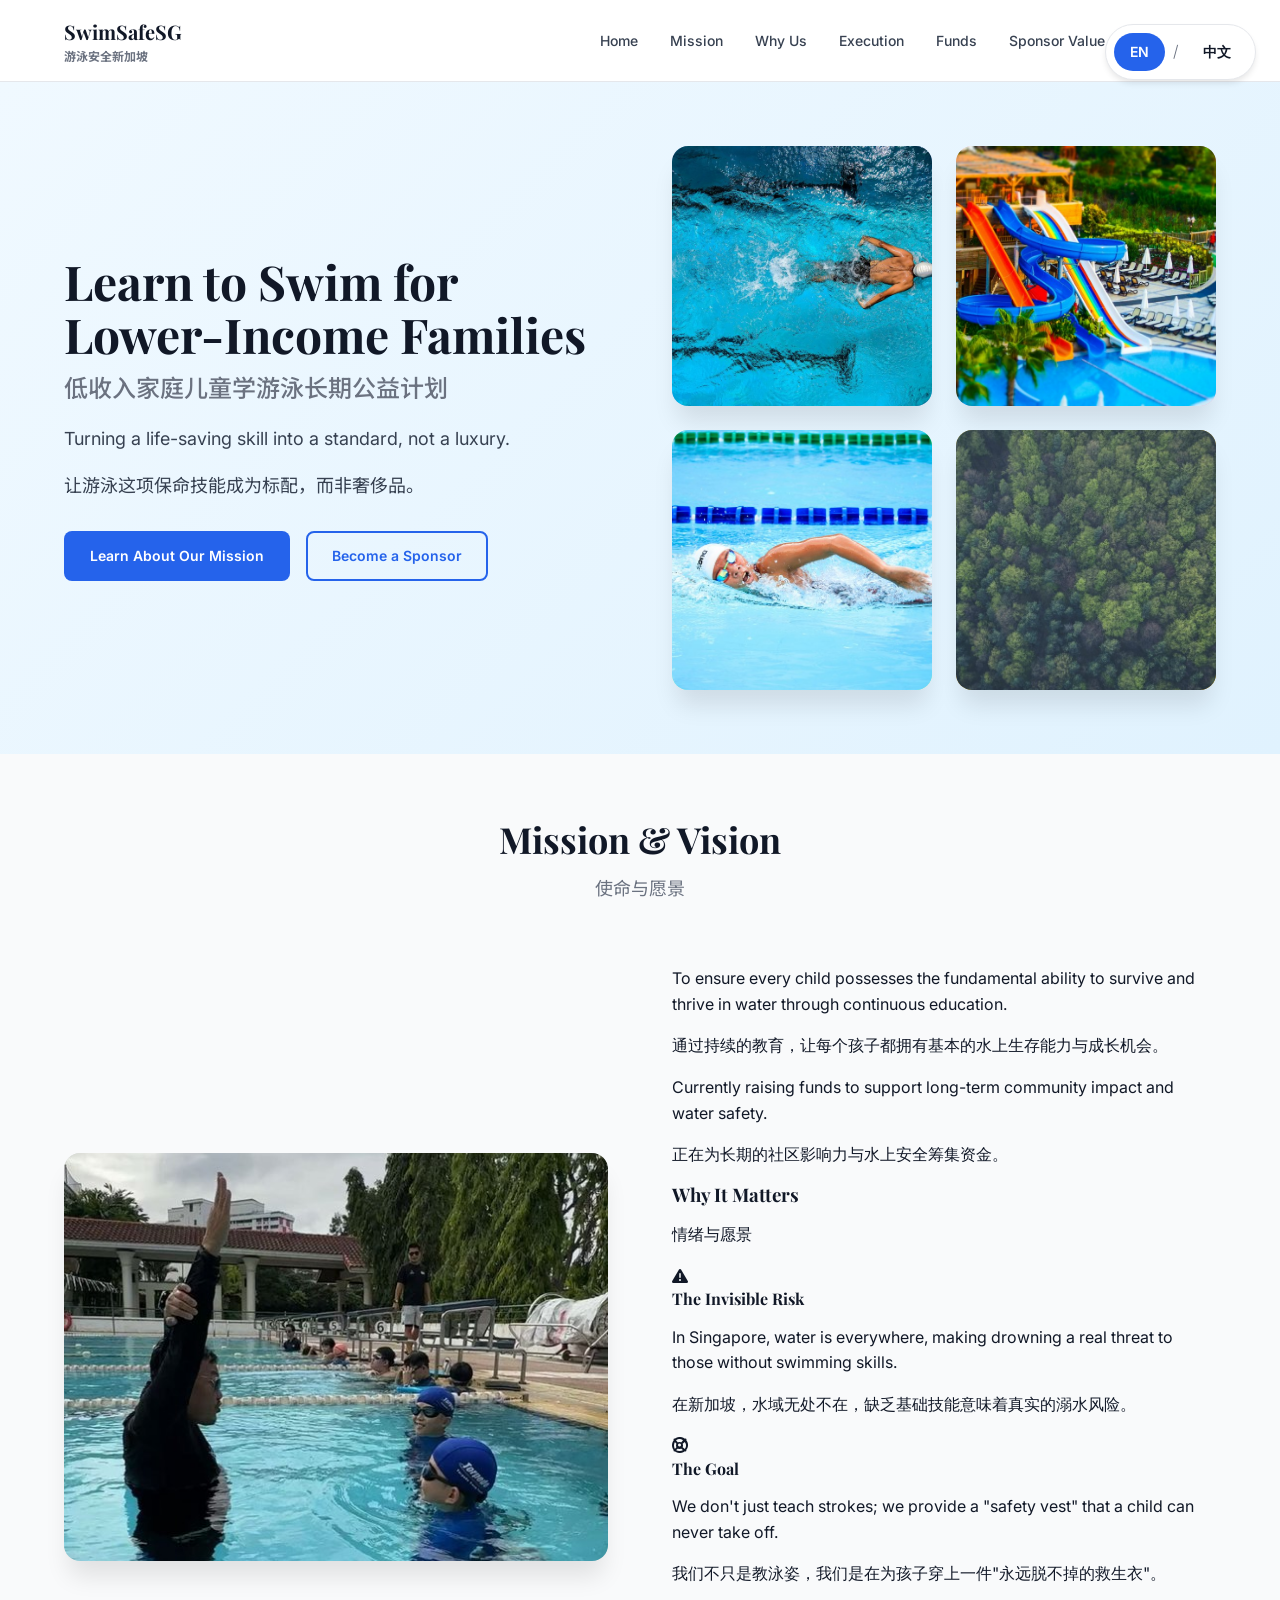
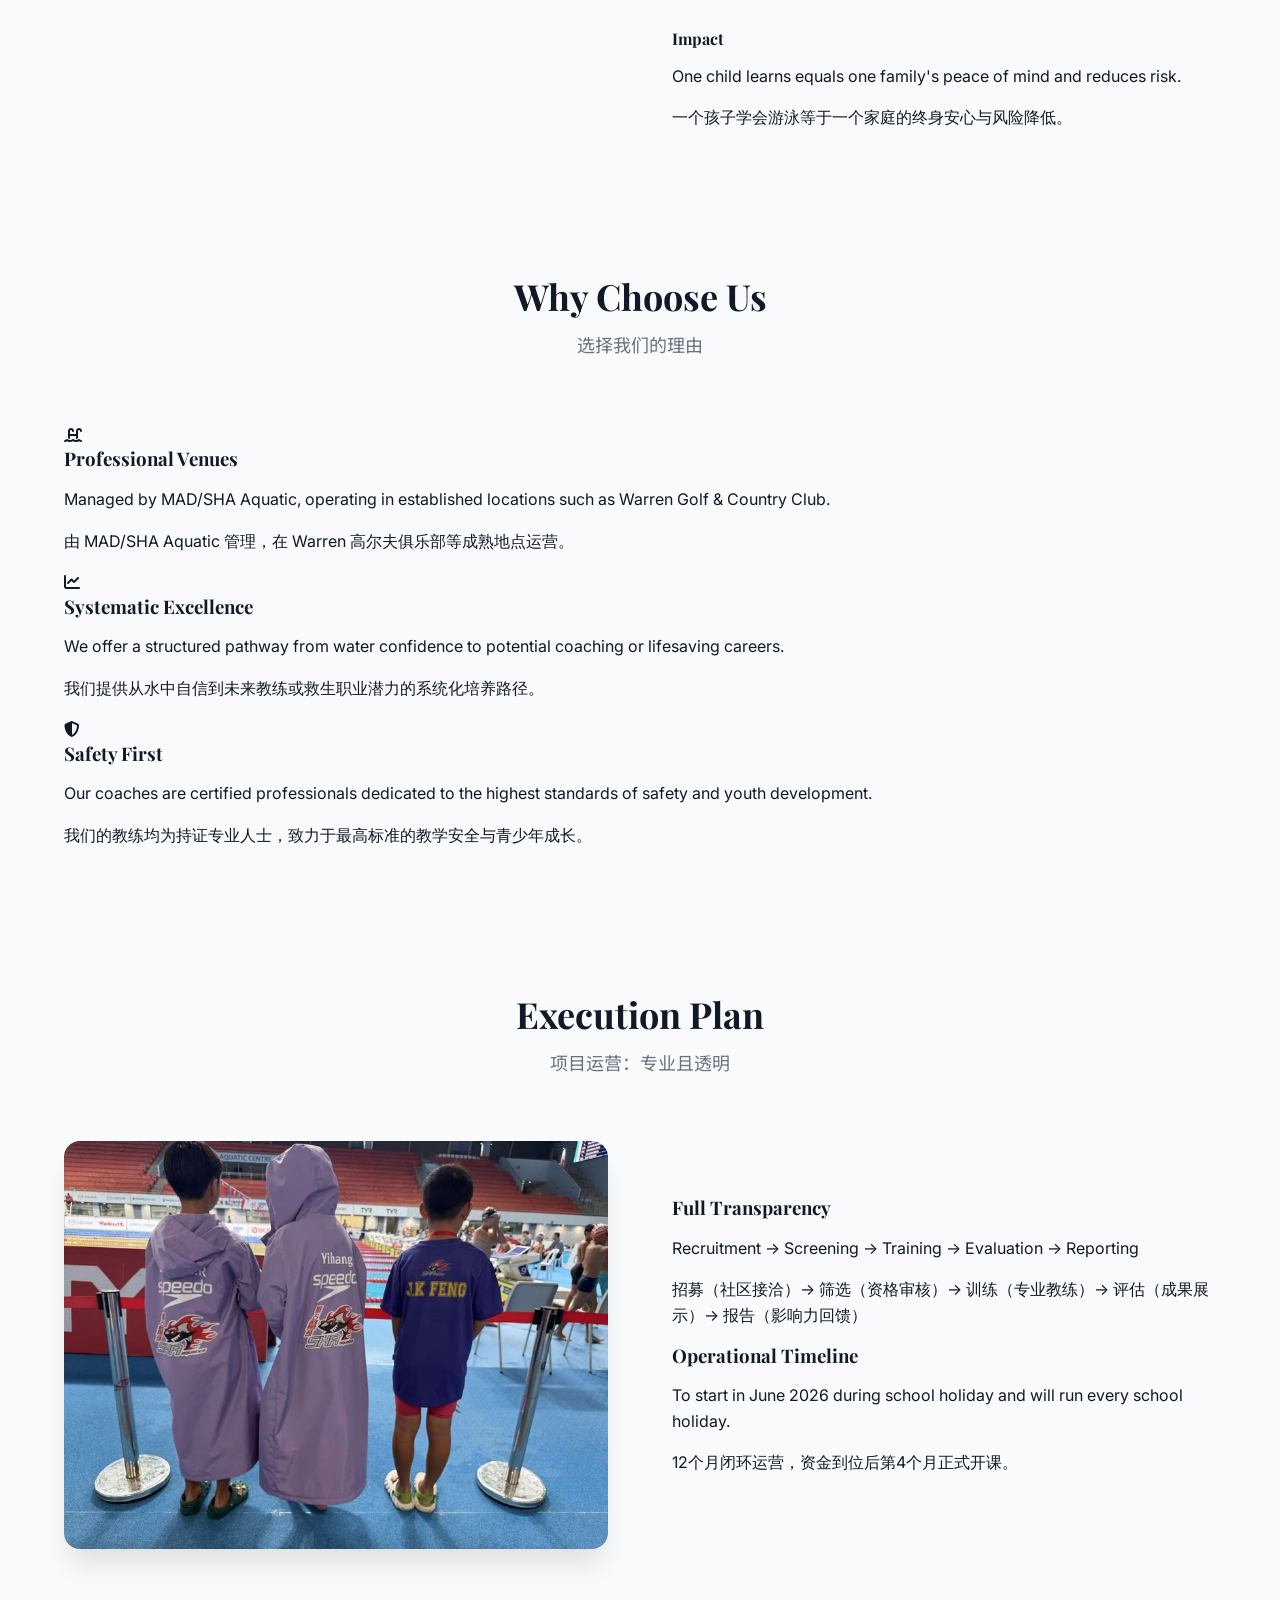
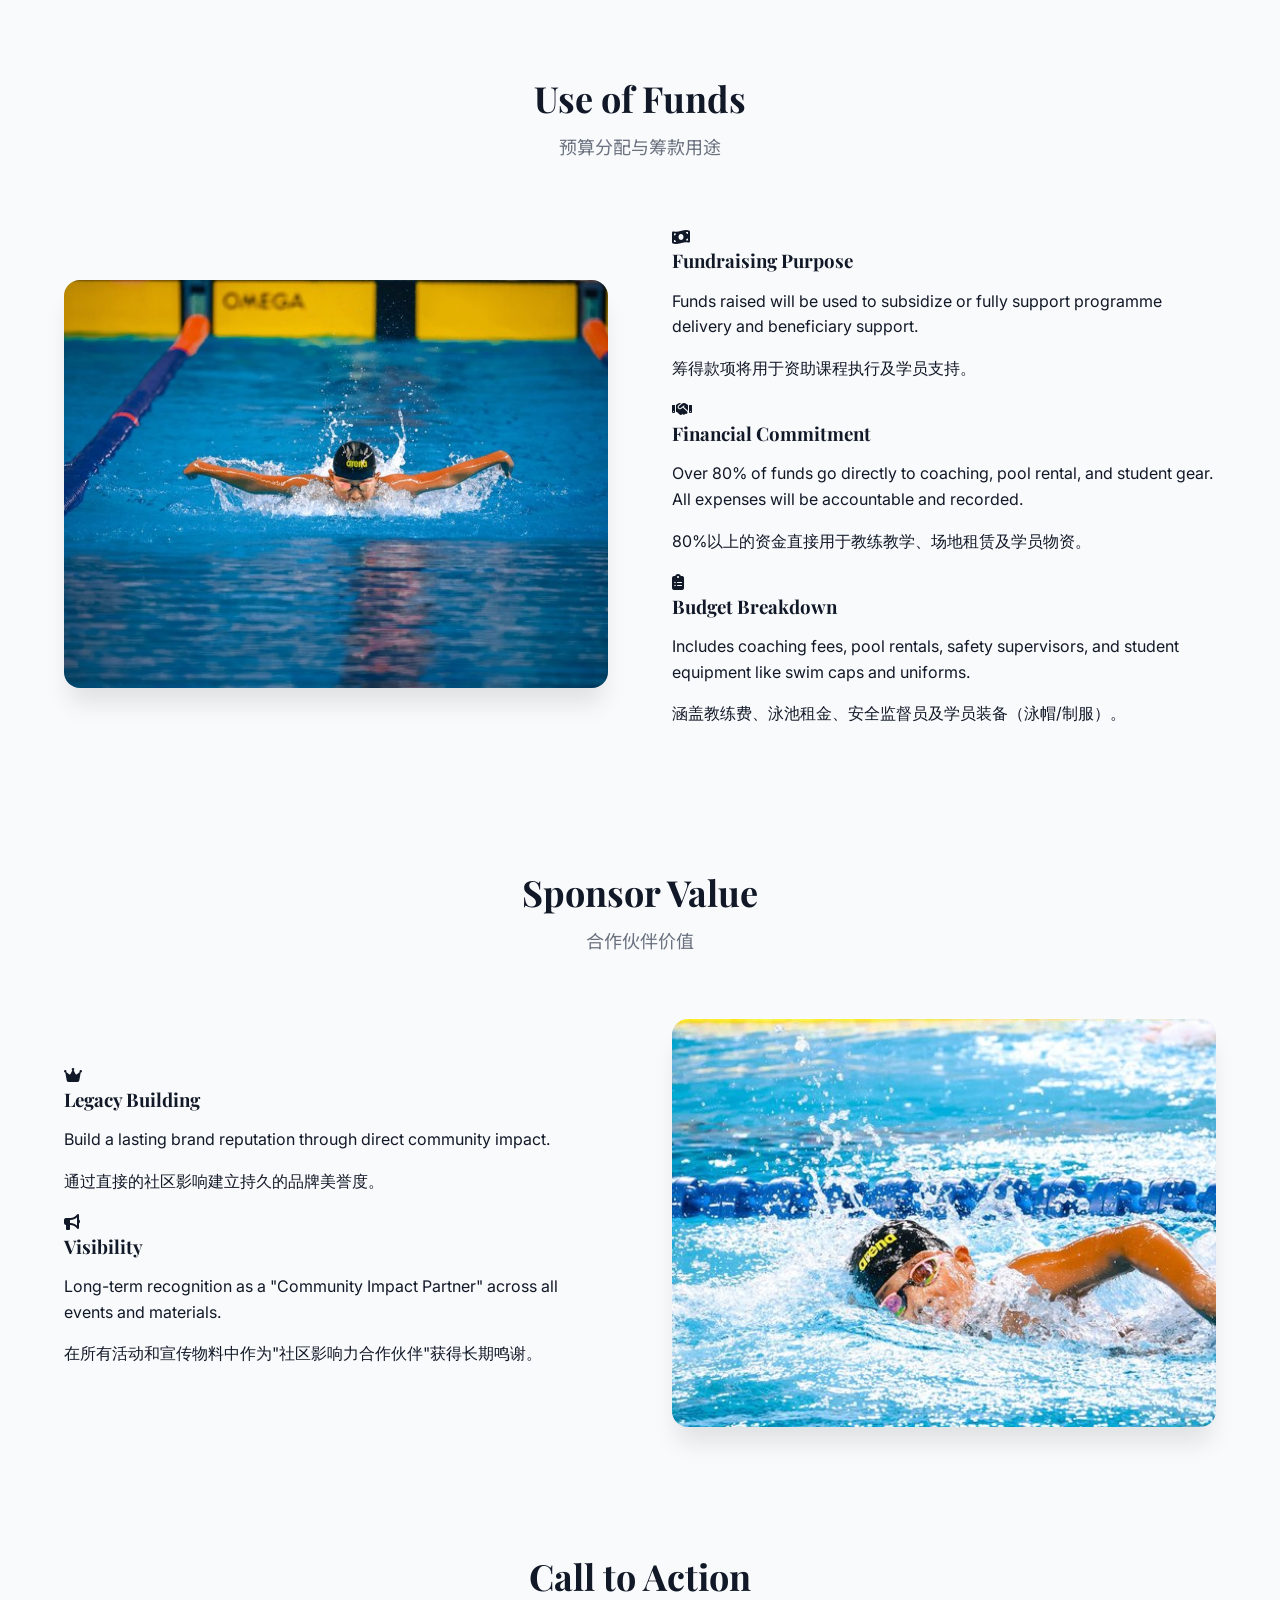
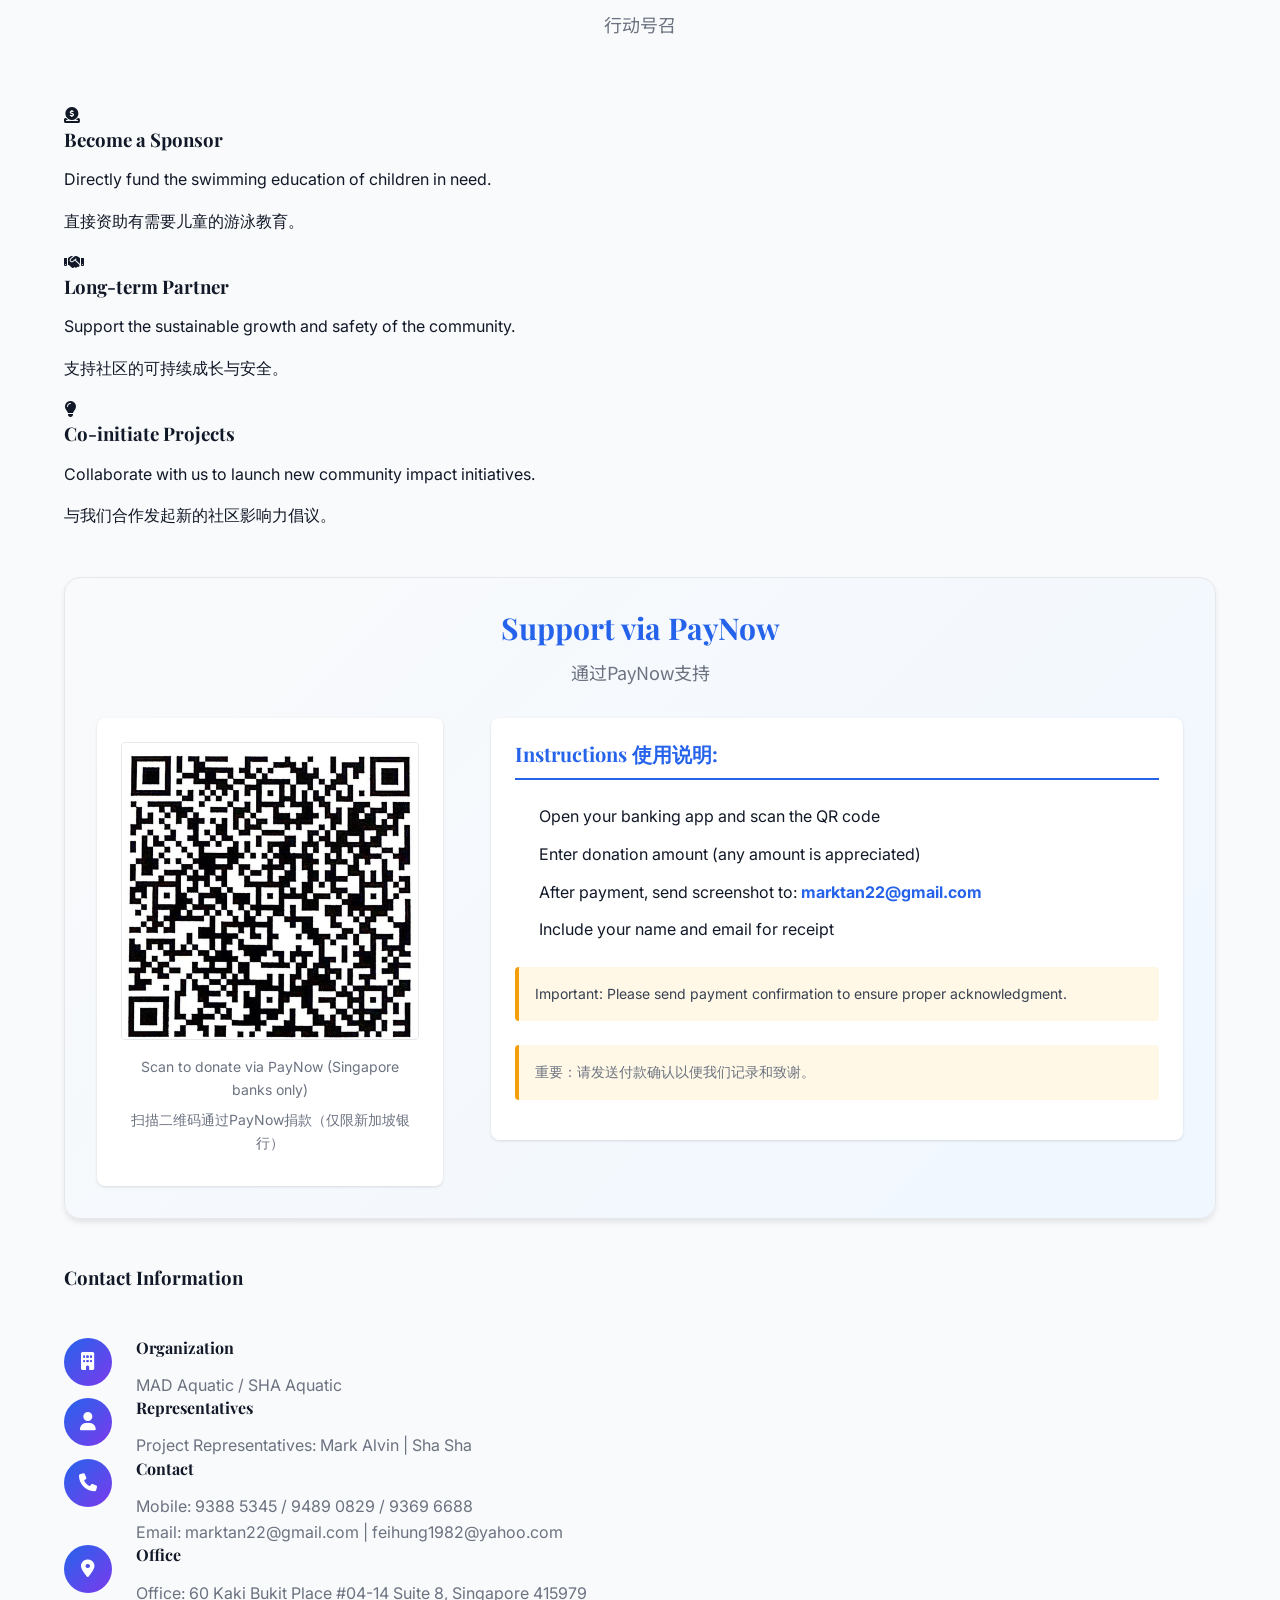
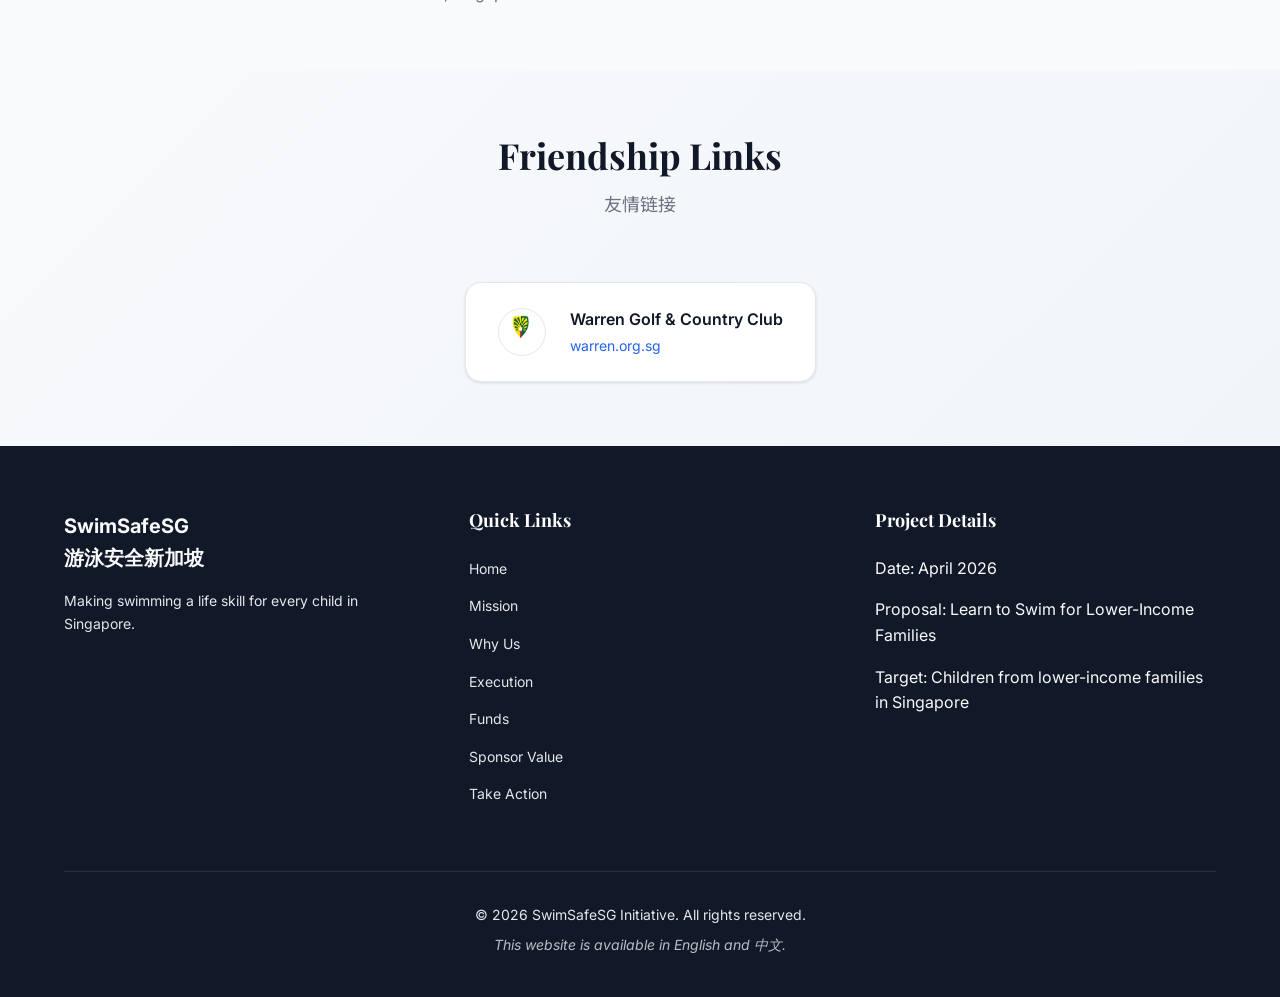
==== commit 29c0f767: "友情链接添加 Warren Logo 图标" ====
--- a/index.html
+++ b/index.html
@@ -384,7 +384,7 @@
             <div class="friends-content">
                 <a href="https://warren.org.sg/" target="_blank" rel="noopener noreferrer" class="friend-card">
                     <div class="friend-icon">
-                        <i class="fas fa-link"></i>
+                        <img src="assets/images/warren-logo.png" alt="Warren Golf & Country Club" class="friend-logo">
                     </div>
                     <div class="friend-info">
                         <span class="friend-name">Warren Golf & Country Club</span>
--- a/assets/css/style.css
+++ b/assets/css/style.css
@@ -888,13 +888,21 @@
     width: 48px;
     height: 48px;
     border-radius: var(--radius-full);
-    background: linear-gradient(135deg, var(--color-primary), var(--color-secondary));
+    background: white;
+    border: 1px solid var(--color-gray-light);
     display: flex;
     align-items: center;
     justify-content: center;
-    color: white;
-    font-size: var(--font-size-lg);
     flex-shrink: 0;
+    overflow: hidden;
+    padding: 6px;
+}
+
+.friend-logo {
+    width: 100%;
+    height: 100%;
+    object-fit: contain;
+    display: block;
 }
 
 .friend-info {
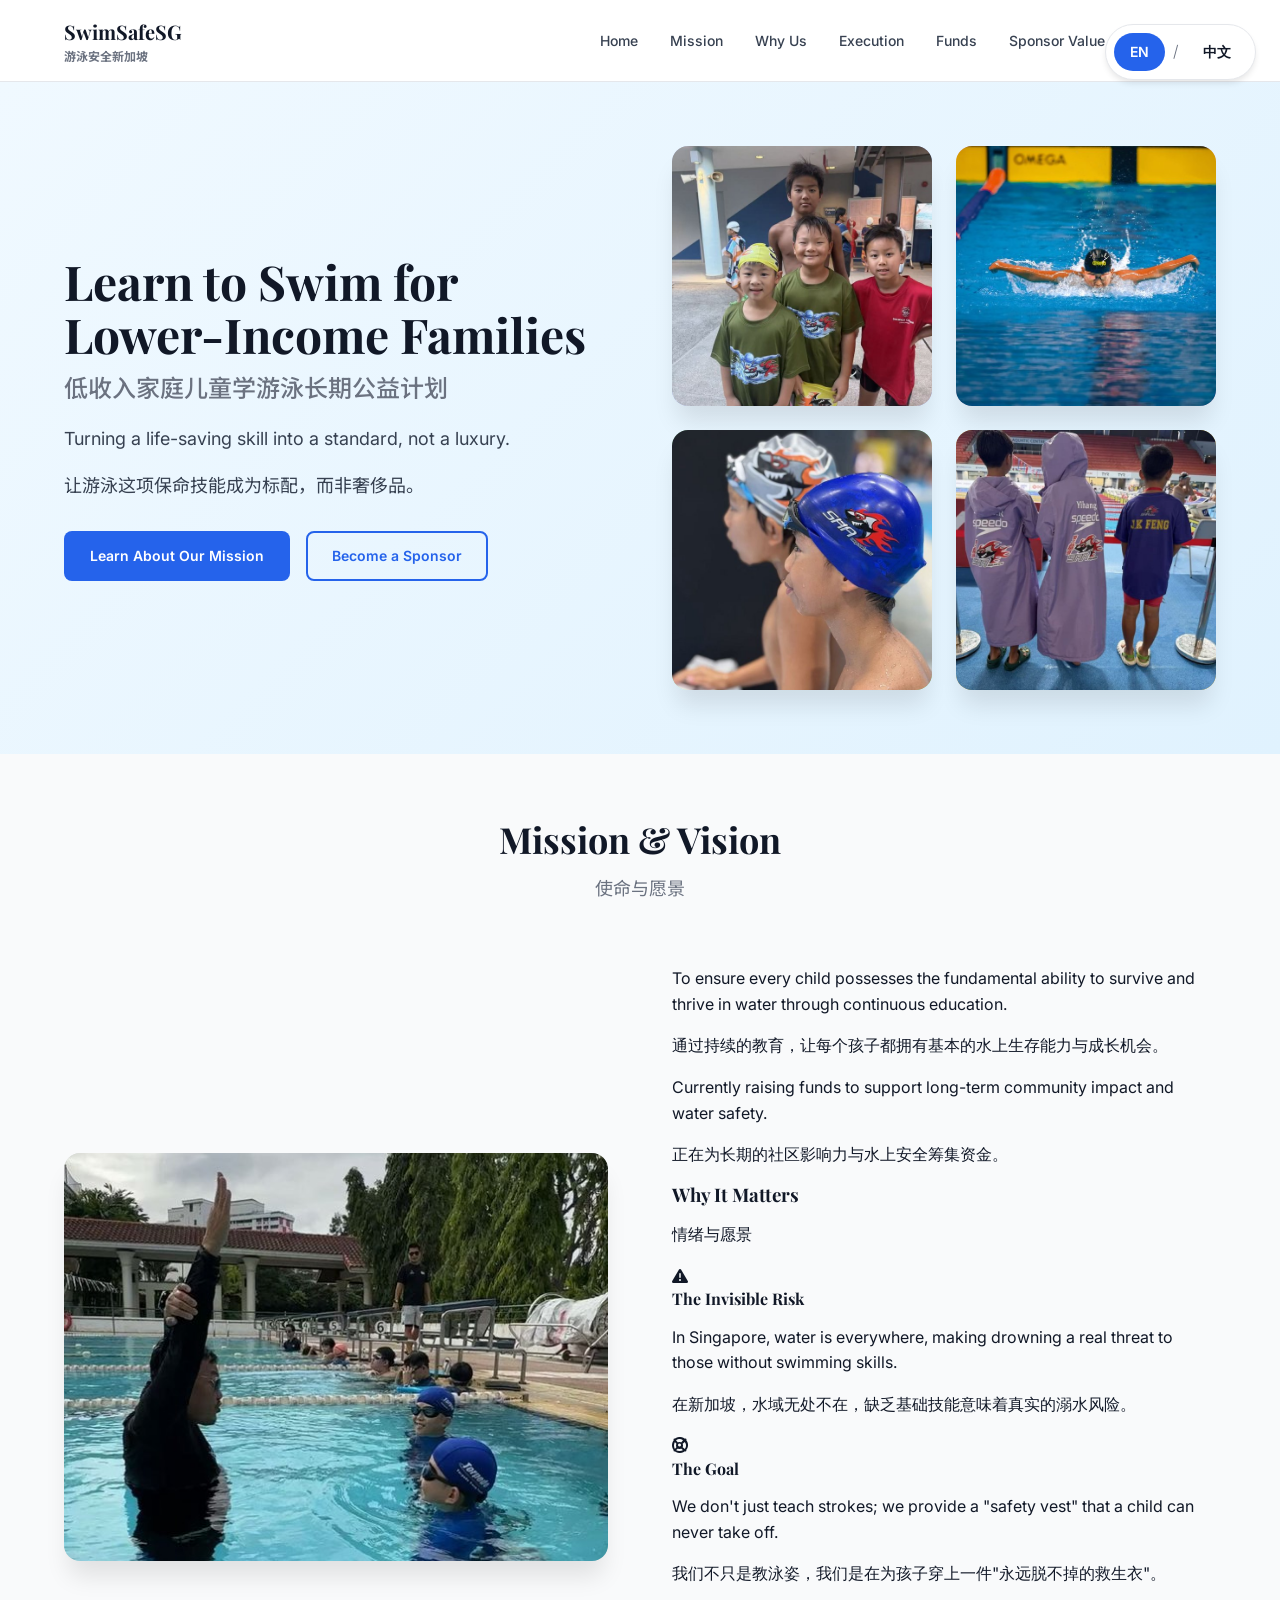
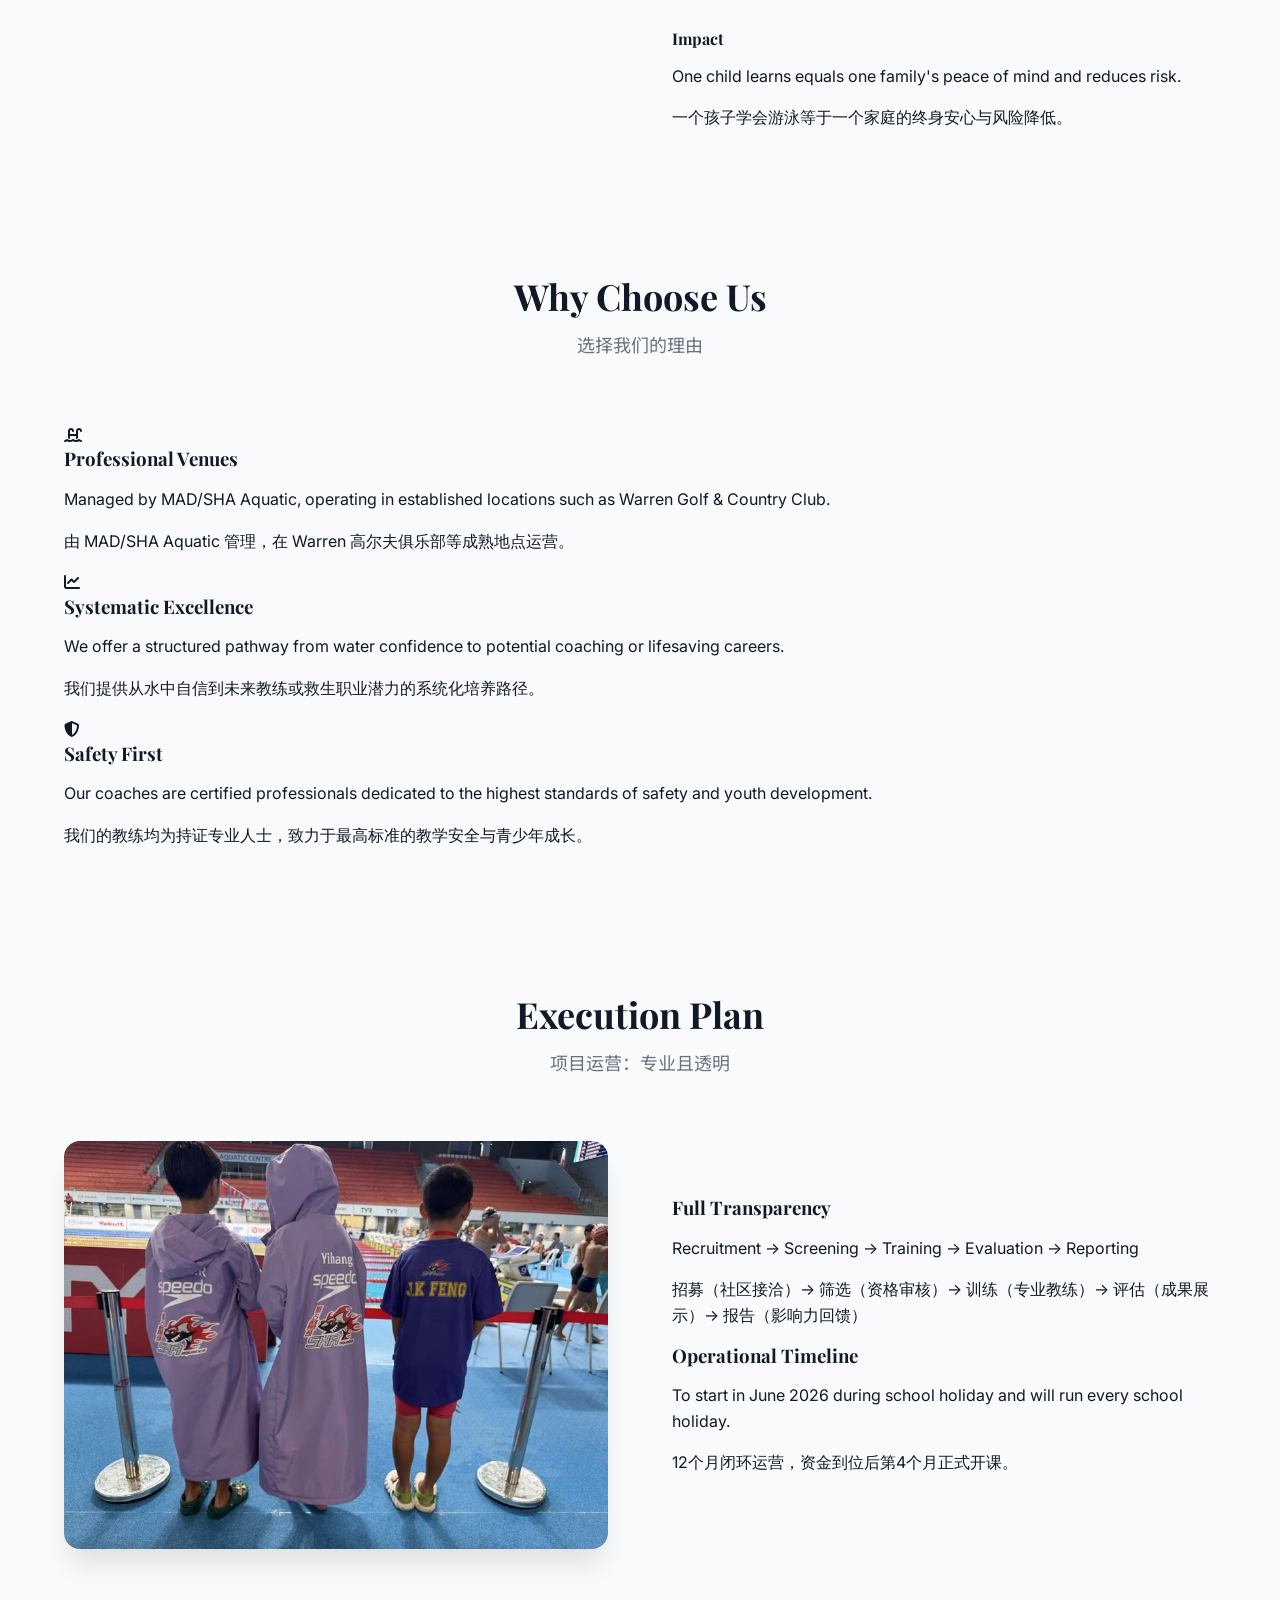
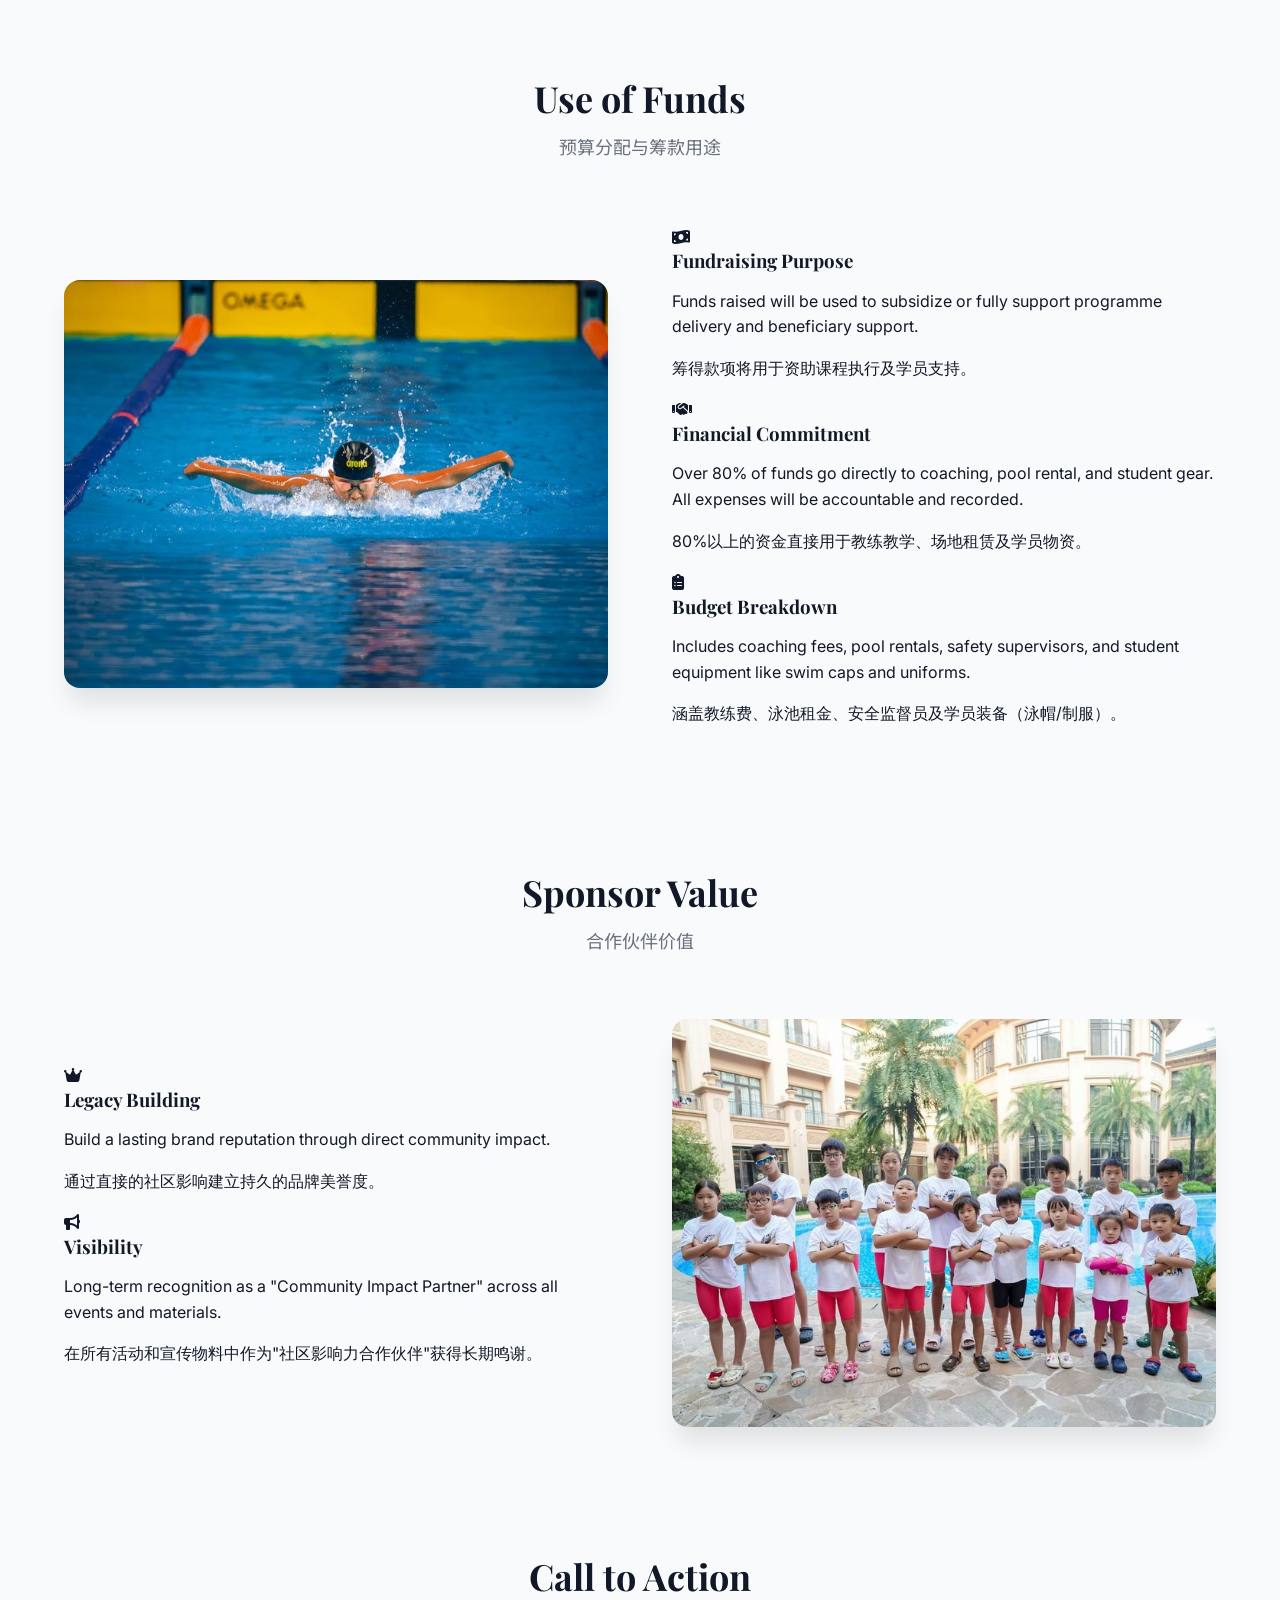
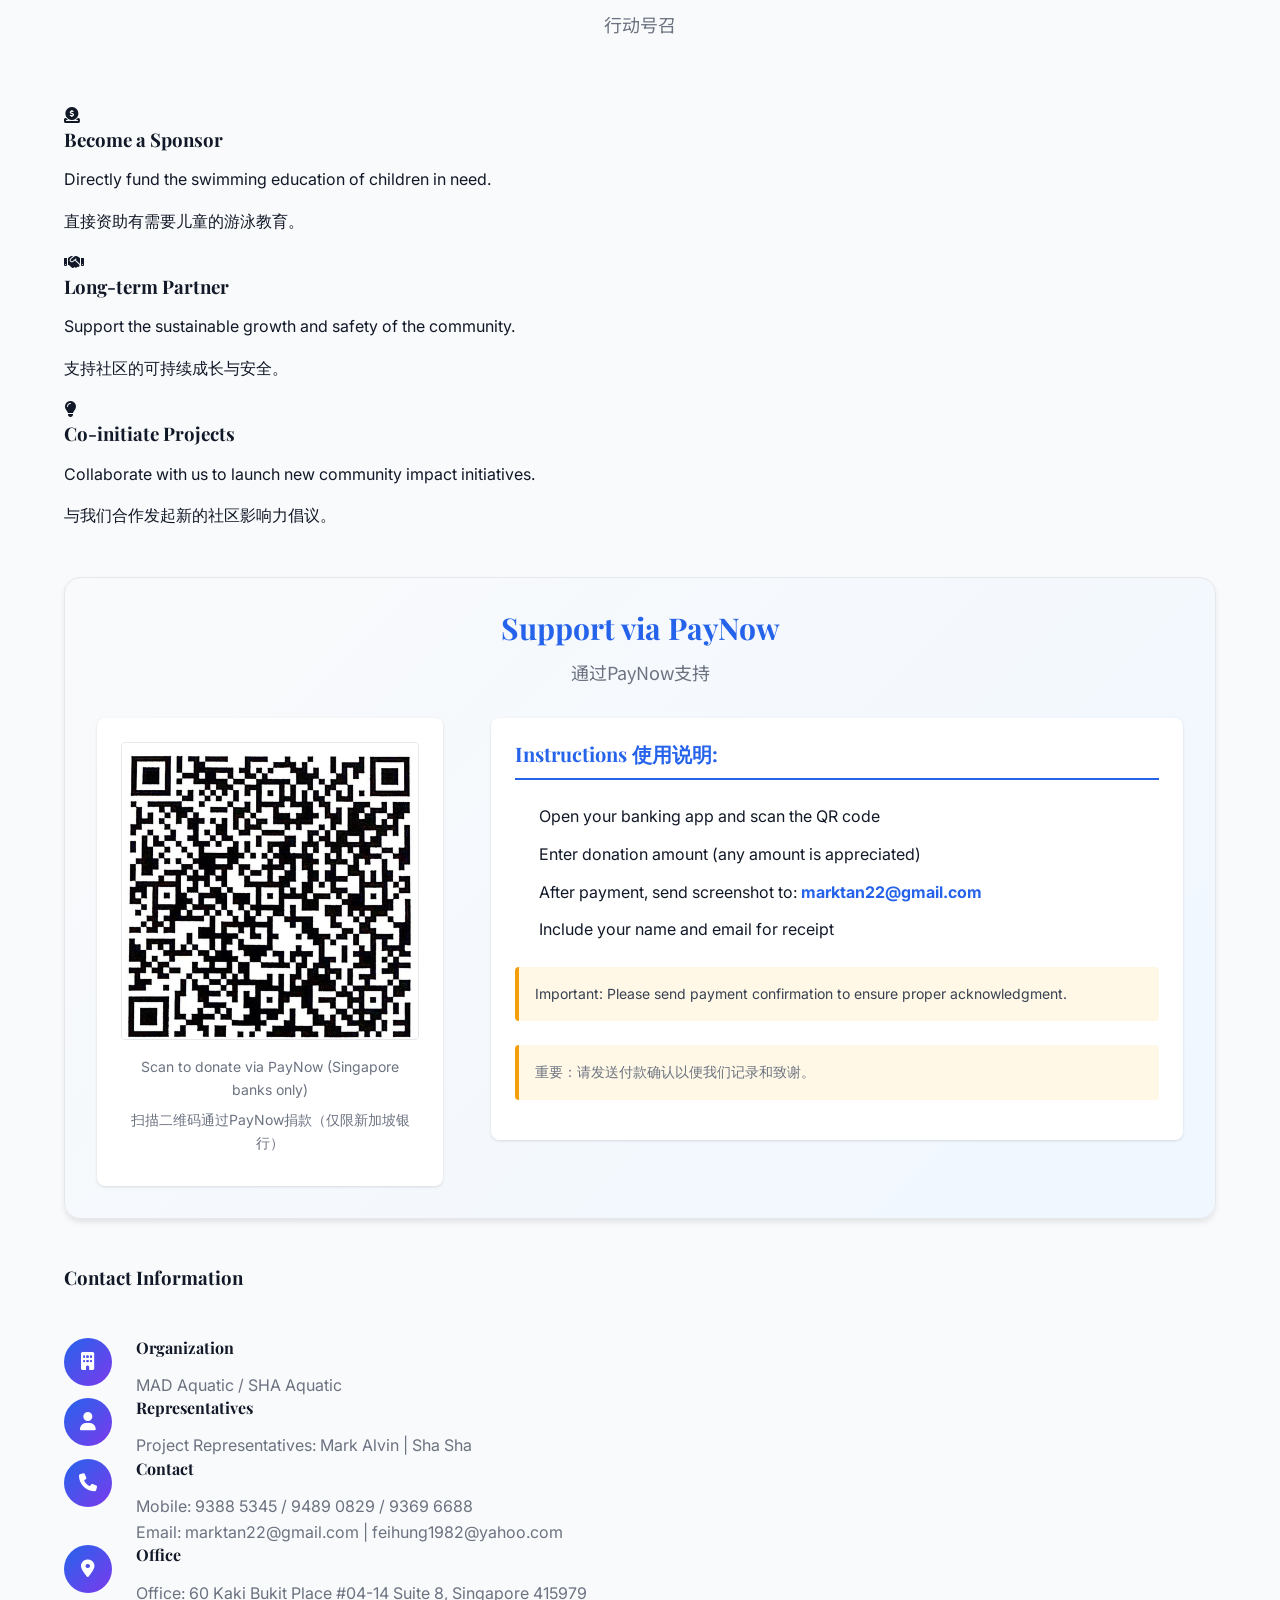
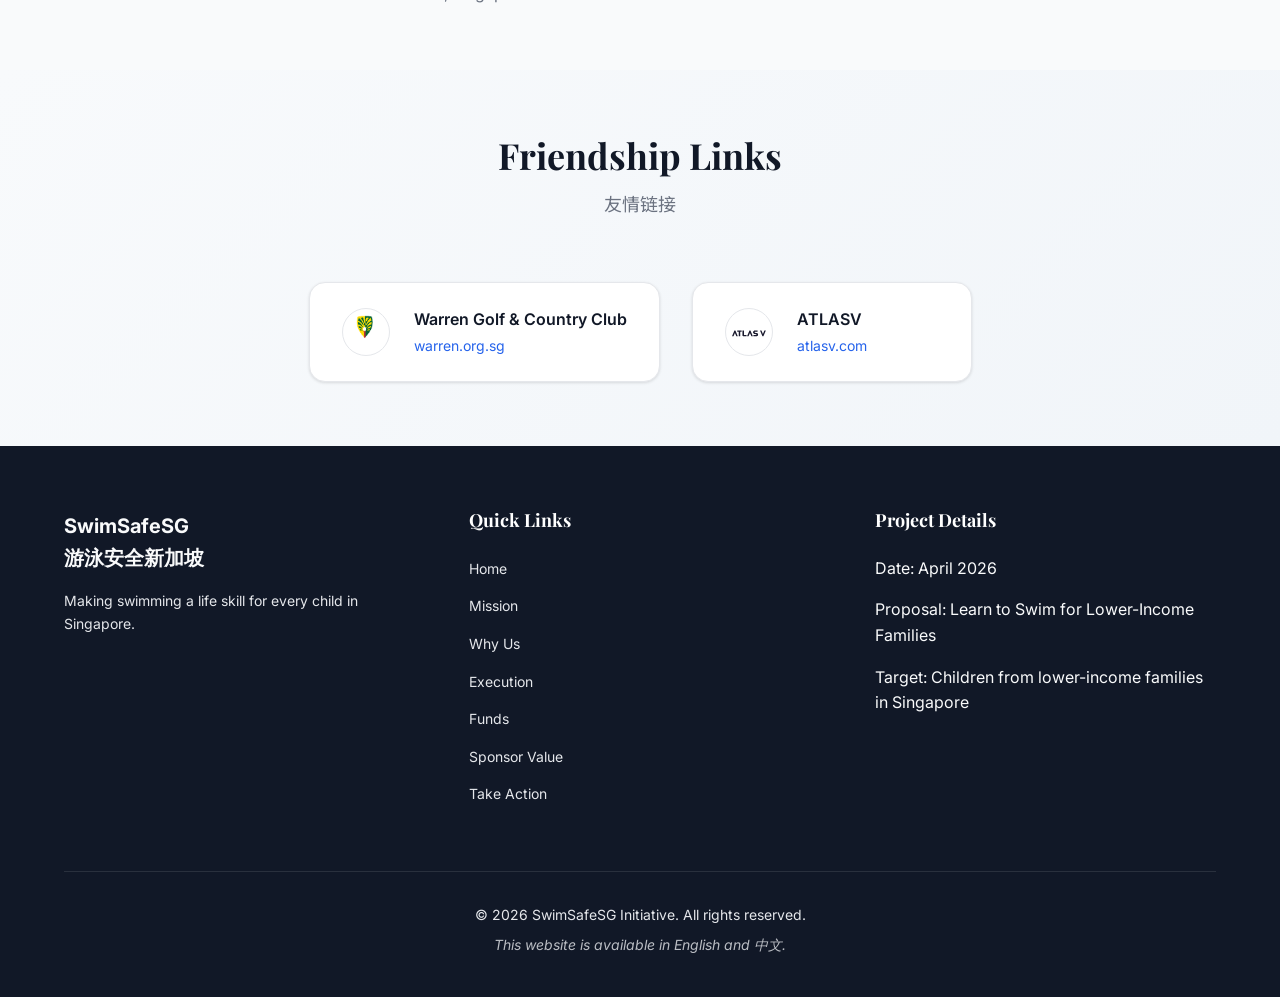
==== commit 8a4b7465: "友情链接增加ATLASV" ====
--- a/index.html
+++ b/index.html
@@ -391,6 +391,15 @@
                         <span class="friend-url">warren.org.sg</span>
                     </div>
                 </a>
+                <a href="https://atlasv.com/" target="_blank" rel="noopener noreferrer" class="friend-card">
+                    <div class="friend-icon">
+                        <img src="assets/images/atlasv-logo.svg" alt="ATLASV" class="friend-logo">
+                    </div>
+                    <div class="friend-info">
+                        <span class="friend-name">ATLASV</span>
+                        <span class="friend-url">atlasv.com</span>
+                    </div>
+                </a>
             </div>
         </div>
     </section>
--- a/assets/css/style.css
+++ b/assets/css/style.css
@@ -811,7 +811,7 @@
     }
     
     .image-grid {
-        aspect-ratio: 16/9;
+        aspect-ratio: 1/1;
     }
 }
 
@@ -1047,7 +1047,9 @@
     }
     
     .image-grid {
-        grid-template-columns: 1fr;
-        gap: var(--spacing-md);
+        grid-template-columns: repeat(2, 1fr);
+        grid-template-rows: repeat(2, 1fr);
+        gap: var(--spacing-sm);
+        aspect-ratio: 1/1;
     }
 }
